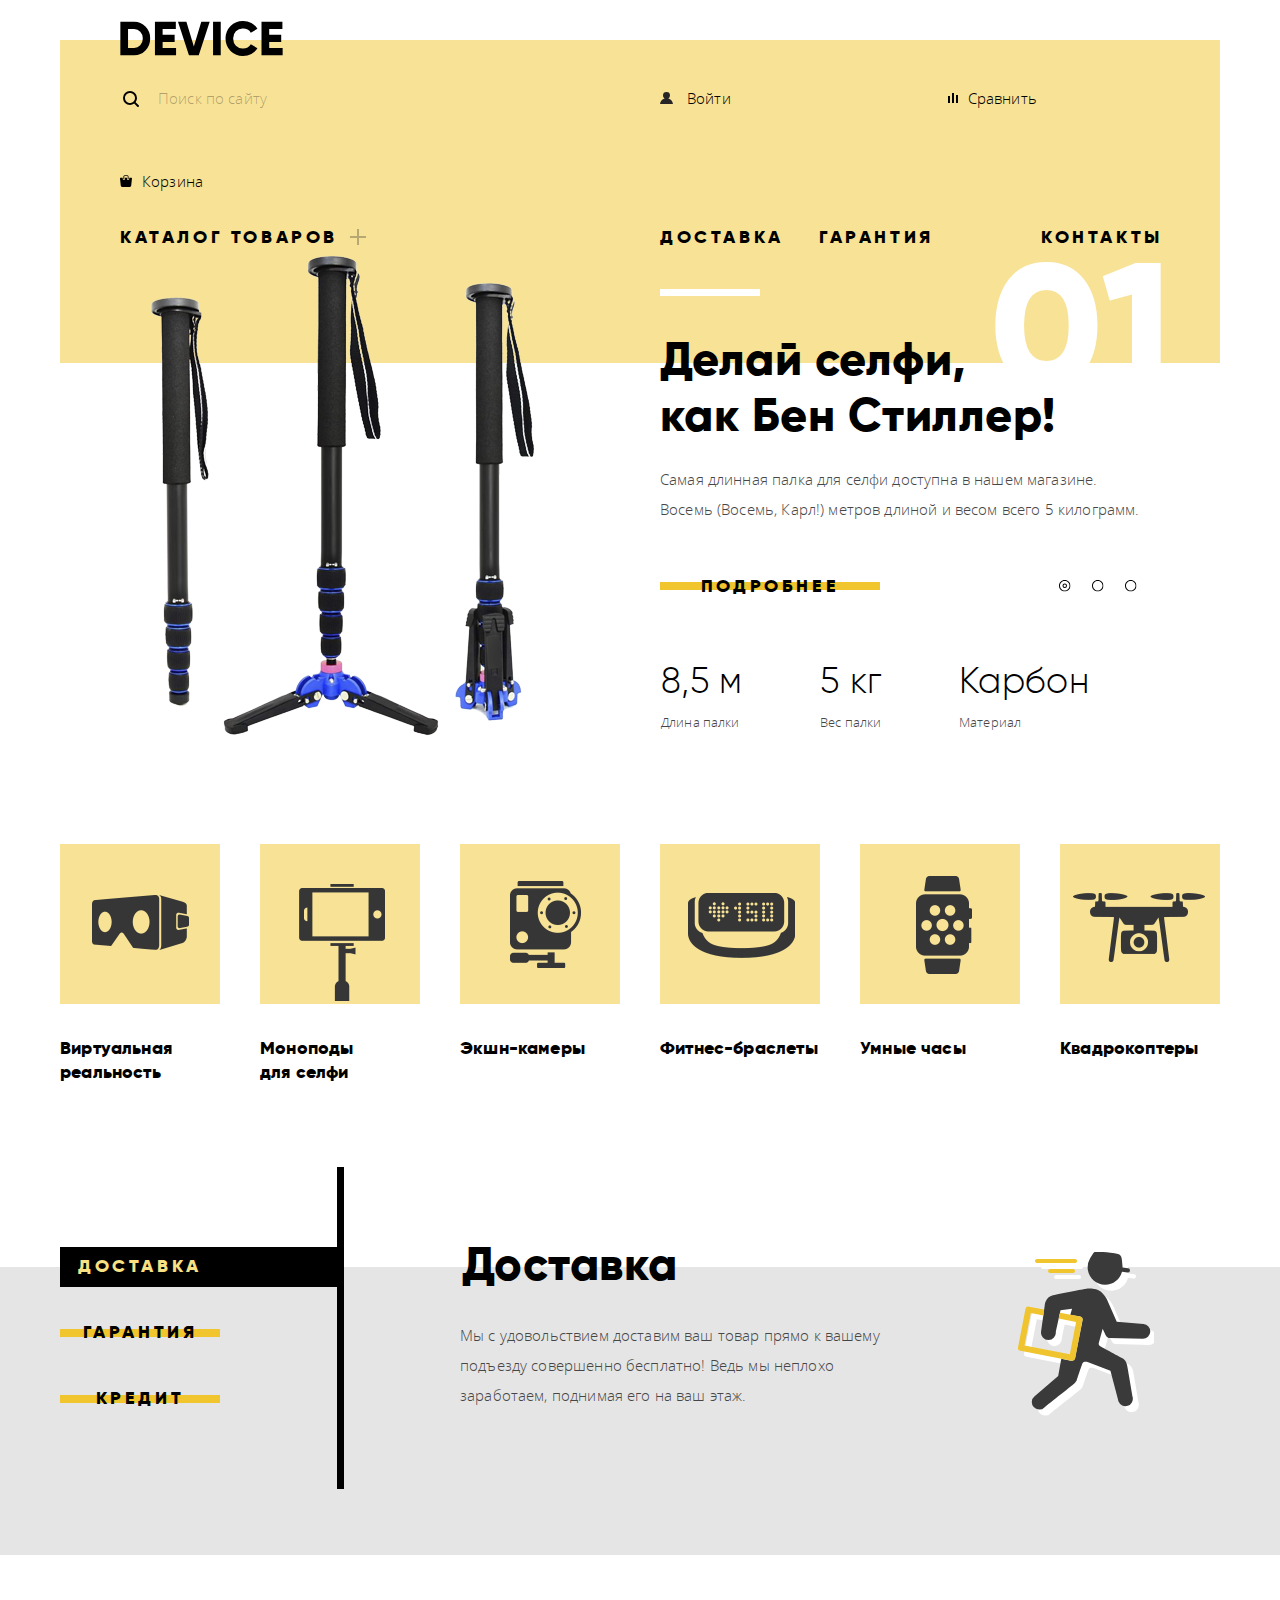
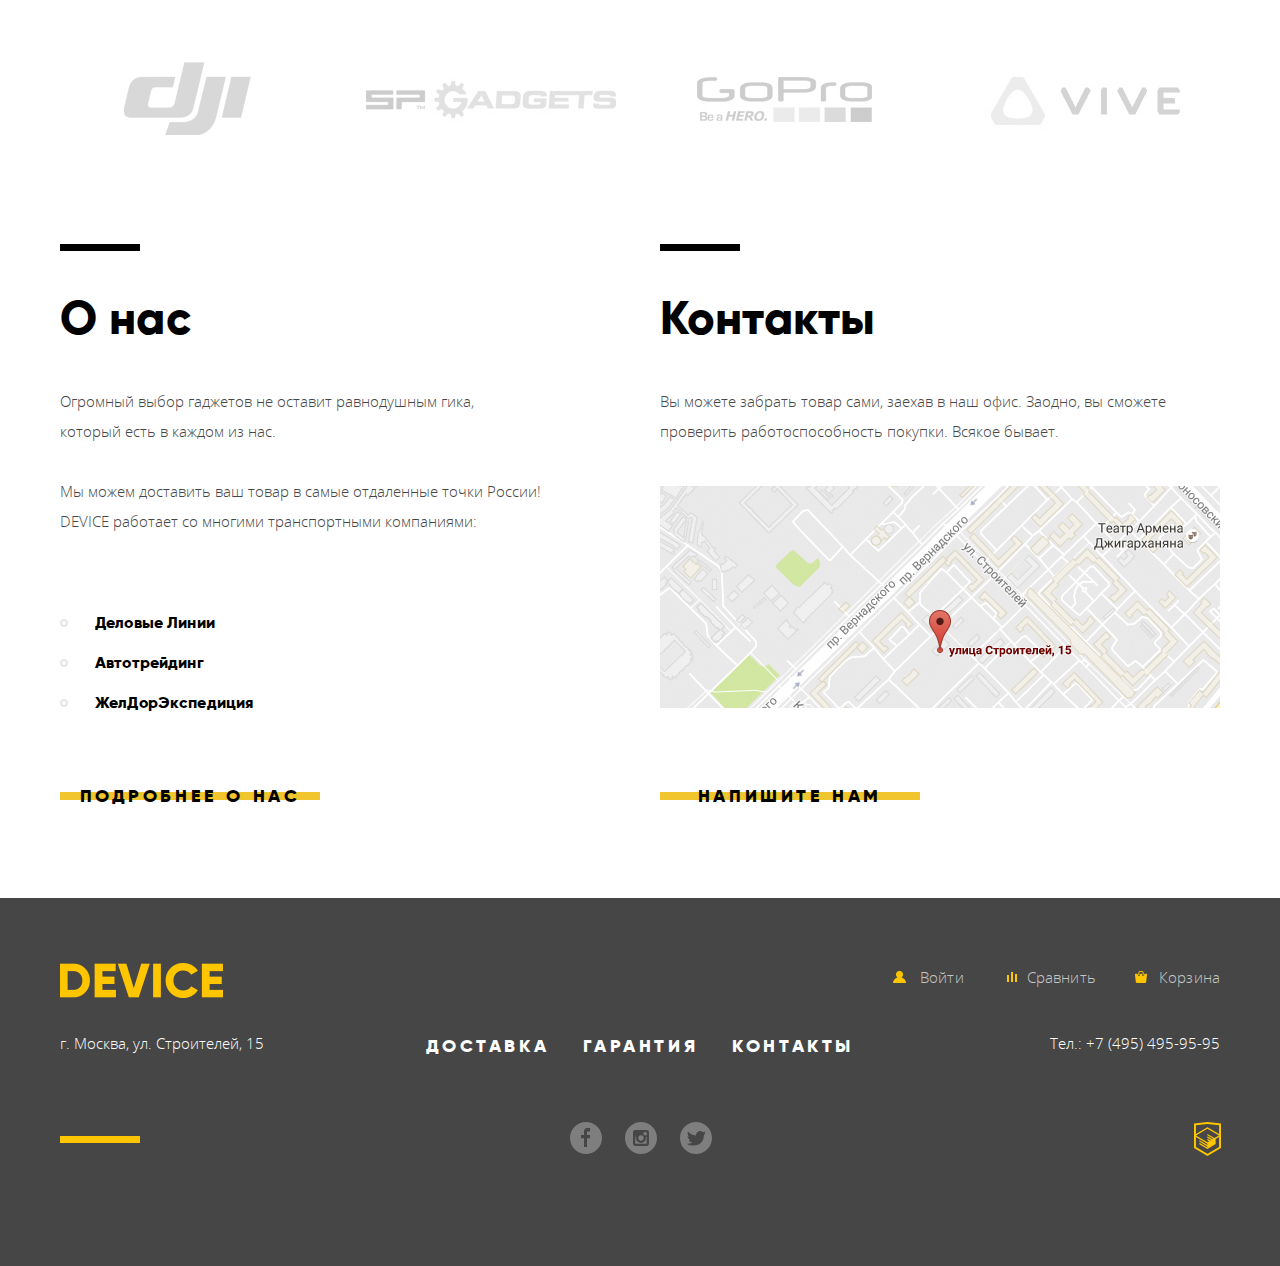
==== index.html @ e71f125d "Добавляет стили и JS" ====
<!DOCTYPE html>
<html lang="ru">
  <head>
    <meta charset="utf-8">
    <title>HTML Academy: Девайс</title>
    <link rel="stylesheet" href="css/normalize.css">
    <link rel="stylesheet" href="css/style.css">
  </head>
  <body>
    <header class="header container">
      <h1 class="visually-hidden">Интернет-магазин гаджетов DEVICE></h1>
      <a class="header-logo">
        <img src="img/logo.svg" width="163" height="35" alt="Логотип интернет-магазина Device">
      </a>
      <nav class="header-menu">
        <ul class="header-user-list">
          <li class="header-user-item link-search">
            <form class="header-search" action="https://echo.htmlacademy.ru" method="post">
              <input class="header-search-input" type="search" name="search" id="search" placeholder="Поиск по сайту">
              <label class="header-search-label" for="search"><span class="visually-hidden">Поиск</span></label>
              <button class="header-search-btn" type="submit">Найти</button>
            </form>
          </li>
          <li class="header-user-item link-enter">
            <a class="header-user-item-enter" href="#">Войти</a>
          </li>
          <li class="header-user-item link-compare">
            <a class="header-user-item-compare" href="#">Сравнить</a>
          </li>
          <li class="header-user-item link-cart">
            <a class="header-user-item-cart" href="#">Корзина</a>
          </li>
        </ul>
        <ul class="header-menu-list">
          <li class="header-menu-catalog header-menu-item">
            <a class="header-menu-catalog-link" href="#">Каталог товаров</a>
            <ul class="header-submenu">
              <li class="first-column">
                <ul class="header-submenu-list">
                  <li class="header-submenu-item">
                    <a href="#">Виртуальная реальность</a>
                  </li>
                  <li class="header-submenu-item">
                    <a href="catalog.html">Моноподы для селфи</a>
                  </li>
                  <li class="header-submenu-item">
                    <a href="#">Экшн-камеры</a>
                  </li>
                </ul>
              </li>
              <li class="second-column">
                <ul class="header-submenu-list">
                  <li class="header-submenu-item">
                    <a href="#">Фитнес-браслеты</a>
                  </li>
                  <li class="header-submenu-item">
                    <a href="#">Умные часы</a>
                  </li>
                </ul>
              </li>
              <li class="third-column">
                <ul class="header-submenu-list">
                  <li class="header-submenu-item">
                    <a href="#">Квадрокоптеры</a>
                  </li>
                </ul>
              </li>
            </ul>
          </li>
          <li class="header-menu-delivery header-menu-item">
            <a class="header-menu-delivery-link" href="#">Доставка</a>
          </li>
          <li class="header-menu-warranty header-menu-item">
            <a class="header-menu-warranty-link" href="#">Гарантия</a>
          </li>
          <li class="header-menu-contacts header-menu-item">
            <a class="header-menu-contacts-link" href="#">Контакты</a>
          </li>
        </ul>
      </nav>
    </header>

    <main>
      <h1 class="visually-hidden">Интернет магазин гаджетов</h1>
      
      <section class="slider container">
        <h2 class="visually-hidden">Лучшие предложения</h2>
        <input class="visually-hidden" type="radio" id="product-1" name="toggle" checked>
        <input class="visually-hidden" type="radio" id="product-2" name="toggle">
        <input class="visually-hidden" type="radio" id="product-3" name="toggle">
        <ul class="slider-list">
          <li class="slider-item" id="slide-1">
            <div class="promo-slider-left promo-slider-1">
              <img src="img/slide-1.png" width="384" height="486" alt="Самая длинная палка для селфи">
            </div>
            <div class="promo-slider-right promo-slider-1">
              <span class="slider-item-number">01</span>
              <h3 class="slider-item-promo">Делай селфи,<br>как Бен Стиллер!</h3>
              <p class="slider-item-desc">Самая длинная палка для селфи доступна в нашем магазине.<br>Восемь (Восемь, Карл!) метров длиной и весом всего 5 килограмм.</p>
              <a class="btn promo-btn" href="#">Подробнее</a>
              <table class="slider-item-table">
                <tr class="slider-item-table-value">
                  <td>8,5 м</td>
                  <td>5 кг</td>
                  <td>Карбон</td>
                </tr>
                <tr class="slider-item-table-desc">
                  <th>Длина палки</th>
                  <th>Вес палки</th>
                  <th>Материал</th>
                </tr>
              </table>
            </div>
          </li>
          <li class="slider-item" id="slide-2">
            <div class="promo-slider-left promo-slider-2">
              <img src="img/slide-2.png" width="345" height="485" alt="Мотивирующие фитнес браслеты">
            </div>
            <div class="promo-slider-right promo-slider-2">
              <span class="slider-item-number">02</span>
              <h3 class="slider-item-promo">Худеем<br>правильно!</h3>
              <p class="slider-item-desc">Мотивирующие фитнес-браслеты помогут найти в себе силы не пропускать занятия и соблюдать диету.</p>
              <a class="btn promo-btn" href="#">Подробнее</a>
              <table class="slider-item-table">
                <tr class="slider-item-table-value">
                  <td>48 часов</td>
                </tr>
                <tr class="slider-item-table-desc">
                  <th>Без подзарядки</th>
                </tr>
              </table>
            </div>
          </li>
          <li class="slider-item" id="slide-3">
            <div class="promo-slider-left promo-slider-3">
              <img src="img/slide-3.png" width="526" height="334" alt="Квадрокоптер с лазером">
            </div>
            <div class="promo-slider-right promo-slider-3">
              <span class="slider-item-number">03</span>
              <h3 class="slider-item-promo">Порхает как бабочка,<br>жалит как пчела!</h3>
              <p class="slider-item-desc">Этот обычный, на первый взгляд, квадрокоптер оснащен мощным лазером, замаскированным под стандартную камеру.</p>
              <a class="btn promo-btn" href="#">Подробнее</a>
              <table class="slider-item-table">
                <tr class="slider-item-table-value">
                  <td>800 м</td>
                  <td>50 м</td>
                </tr>
                <tr class="slider-item-table-desc">
                  <th>Дальность полета</th>
                  <th>Радиус поражения</th>
                </tr>
              </table>
            </div>
          </li>
          <li>
            <ul class="header-slider-controls-list">
              <li><label for="product-1"></label><span class="visually-hidden">Селфи-палка</span></li>
              <li><label for="product-2"></label><span class="visually-hidden">Фитнес-браслет</span></li>
              <li><label for="product-3"></label><span class="visually-hidden">Квадрокоптер</span></li>
            </ul>
          </li>
        </ul>
      </section>
      
      <section class="category container">
        <h2 class="visually-hidden">Категории товаров</h2>
        <ul class="category-list">
          <li class="category-item">
            <a class="category-item-pic" href="#">
              <div class="category-img-box">
                <img class="category-img-reality" src="img/reality.png" width="97" height="55" alt="Виртуальная реальность">
              </div>
              <h3 class="category-item-title">Виртуальная реальность</h3>
            </a> 
          </li>
          <li class="category-item">
            <a class="category-item-pic" href="catalog.html">
              <div class="category-img-box">
                <img class="category-img-monopod" src="img/monopod.png" width="86" height="117" alt="Моноподы для селфи">
              </div>
              <h3 class="category-item-title">Моноподы <br>для селфи</h3>
            </a>
          </li>
          <li class="category-item">
            <a class="category-item-pic" href="#">
              <div class="category-img-box">
                <img class="category-img-camera" src="img/camera.png" width="71" height="87" alt="Экшн-камеры">
              </div>
              <h3 class="category-item-title">Экшн-камеры</h3>
            </a>
          </li>
          <li class="category-item">
            <a class="category-item-pic" href="#">
              <div class="category-img-box">
                <img class="category-img-tracker" src="img/tracker.png" width="107" height="65" alt="Фитнес-браслеты">
              </div>
              <h3 class="category-item-title">Фитнес-браслеты</h3>
            </a>
          </li>
          <li class="category-item">
            <a class="category-item-pic" href="#">
              <div class="category-img-box">
                <img class="category-img-watch" src="img/watch.png" width="56" height="98" alt="Умные часы">
              </div>
              <h3 class="category-item-title">Умные часы</h3>
            </a>
          </li>
          <li class="category-item">
            <a class="category-item-pic" href="#">
              <div class="category-img-box">
                <img class="category-img-quadcopter" src="img/quadcopter.png" width="132" height="69" alt="Квадрокоптеры">
              </div>
              <h3 class="category-item-title">Квадрокоптеры</h3>
            </a>
          </li>
        </ul>
      </section>
      
      <section class="services gradient">
        <div class="services-wrap container">
          <h2 class="visually-hidden">Услуги, оказываемые интернет магазином</h2>
          <input class="services-slider visually-hidden" id="services-control-1" type="radio" name="services-control" checked>
          <input class="services-slider visually-hidden" id="services-control-2" type="radio" name="services-control">
          <input class="services-slider visually-hidden" id="services-control-3" type="radio" name="services-control">
          <ul class="services-slider-controls-list">
            <li><label class="services-slider-controls-label" for="services-control-1">Доставка</label></li>
            <li><label class="services-slider-controls-label" for="services-control-2">Гарантия</label></li>
            <li><label class="services-slider-controls-label" for="services-control-3">Кредит</label></li>
          </ul>
          <ul class="services-slider-list">
            <li class="services-slider-item services-slider-delivery">
              <h3 class="service-item-title">Доставка</h3>
              <p class="service-item-desc">Мы с удовольствием доставим ваш товар прямо к вашему подъезду совершенно бесплатно! Ведь мы неплохо заработаем, поднимая его на ваш этаж.</p>
            </li>
            <li class="services-slider-item services-slider-warranty">
              <h3 class="service-item-title">Гарантия</h3>
              <p class="service-item-desc">Если из-за возгорания купленного у нас товара у вас сгорит дом — не переживайте, мы выдадим вам новый.<br>Товар, не дом, конечно же.</p>
            </li>
            <li class="services-slider-item services-slider-credit">
              <h3 class="service-item-title">Кредит</h3>
              <p class="service-item-desc">Залезть в долговую яму стало проще! Кредитные консультанты подберут для вас наиболее выгодные условия кредита. Выгодные для нашего банка, разумеется.</p>
            </li>
          </ul>
        </div>
      </section>

      <section class="brands container">
        <h2 class="visually-hidden">Популярные бренды</h2>
        <ul class="brands-list">
          <li class="brands-item">
            <a class="brands-link brands-link-dji" href="#">
              <span class="visually-hidden">DJI</span>
            </a>
          </li>
          <li class="brands-item">
            <a class="brands-link brands-link-spgadgets" href="#">
              <span class="visually-hidden">SPGadgets</span>
            </a>
          </li>
          <li class="brands-item">
            <a class="brands-link brands-link-gopro" href="#">
              <span class="visually-hidden">GoPro</span>
            </a>
          </li>
          <li class="brands-item">
            <a class="brands-link brands-link-vive" href="#">
              <span class="visually-hidden">VIVE</span>
            </a>
          </li>
        </ul>
      </section>

      <div class="about-contacts container">
        <section class="about">
          <h2 class="about-title">О нас</h2>
          <p class="about-info">Огромный выбор гаджетов не оставит равнодушным гика, который есть в каждом из нас.</p>
          <p class="about-info">Мы можем доставить ваш товар в самые отдаленные точки России! DEVICE работает со многими транспортными компаниями:</p>
          <ul class="about-delivery-list">
            <li class="about-delivery-item">Деловые Линии</li>
            <li class="about-delivery-item">Автотрейдинг</li>
            <li class="about-delivery-item">ЖелДорЭкспедиция</li>
          </ul> 
          <a class="about-btn btn" href="#">Подробнее о нас</a>
        </section>

        <section class="contacts">
          <h2 class="about-title">Контакты</h2>
          <p class="contacts-p">Вы можете забрать товар сами, заехав в наш офис. Заодно, вы сможете проверить работоспособность покупки. Всякое бывает.</p>
          <img class="contacts-map" src="img/map.jpg" width="560" height="222" alt="ул.Строителей, 15">
          <a class="about-btn btn write-us" href="#">Напишите нам</a>
        </section>
      </div>
    </main>

    <footer class="footer">
      <div class="footer-center container">
        <div class="footer-first-line">
          <a class="footer-logo" href="#">
            <img src="img/logo-yellow.png" width="163" height="35" alt="Логотип интернет-магазина Device">
          </a>
          <ul class="footer-user-list">
            <li class="footer-user-item">
              <a class="footer-user-item-login" href="#">Войти</a>
            </li>
            <li class="footer-user-item">
              <a class="footer-user-item-compare" href="#">Сравнить</a>
            </li>
            <li class="footer-user-item">
              <a class="footer-user-item-cart" href="#">Корзина</a>
            </li>
          </ul>
        </div>
        <div class="footer-second-line">
          <p class="footer-address">г. Москва, ул. Строителей, 15</p>
          <ul class="footer-services-list">
            <li class="footer-services-item">
              <a href="#">Доставка</a>
            </li>
            <li class="footer-services-item">
              <a href="#">Гарантия</a>
            </li>
            <li class="footer-services-item">
              <a href="#">Контакты</a>
            </li>
          </ul>
          <a class="footer-phone" href="tel:+74954959595">Тел.: +7 (495) 495-95-95</a>
        </div>
        <div class="footer-third-line">
          <ul class="footer-socials-list">
            <li class="footer-socials-item">
              <a class="footer-socials-link footer-socials-item-fb" href="#" aria-label="Facebook"></a>
            </li>
            <li class="footer-socials-item">
              <a class="footer-socials-link footer-socials-item-insta" href="#" aria-label="Instagram"></a>
            </li>
            <li class="footer-socials-item">
              <a class="footer-socials-link footer-socials-item-twitter" href="#" aria-label="Twitter"></a>
            </li>
          </ul>
          <a class="footer-academy-logo" href="https://htmlacademy.ru/intensive/htmlcss" aria-label="Ссылка на сайт HTML Academy"></a>
        </div>
      </div>
    </footer>

    <section class="popup message">
      <h2 class="visually-hidden">Форма обратной связи</h2>
      <form class="popup-form" action="https://echo.htmlacademy.ru" method="post">
        <p class="popup-form-field">
          <label class="popup-form-label" for="user-name">Ваше имя:</label>
          <input class="popup-form-input" type="text" name="user-name" id="user-name" placeholder="Имя Фамилия">
        </p>
        <p class="popup-form-field">
          <label class="popup-form-label" for="user-email">Ваш e-mail:</label>
          <input class="popup-form-input" type="email" name="user-email" id="user-email" placeholder="email@example.com">
        </p>
        <p class="popup-form-field">
          <label class="popup-form-label" for="text-message">Текст письма:</label>
          <textarea class="popup-form-input-message" name="text-message" id="text-message" cols="50" rows="10" placeholder="В свободной форме"></textarea>
        </p>
        <button class="message-btn btn" type="submit">Отправить</button>
      </form>
      <button class="about-btn-close" type="button" aria-label="Кнопка закрытия окна"></button>
    </section>

    <section class="popup map">
      <h2 class="visually-hidden">Наше местоположение</h2>
      <iframe src="https://www.google.com/maps/embed?pb=!1m18!1m12!1m3!1d2249.112436988893!2d37.52821835204128!3d55.687032925863!2m3!1f0!2f0!3f0!3m2!1i1024!2i768!4f13.1!3m3!1m2!1s0x46b54cf65f5c8955%3A0x694710ccd55501e!2z0YPQuy4g0KHRgtGA0L7QuNGC0LXQu9C10LksIDE1LCDQnNC-0YHQutCy0LAsIDExOTMxMQ!5e0!3m2!1sru!2sru!4v1522064816436" width="960" height="560" style="border:0" allowfullscreen></iframe>
      <button class="map-btn-close" type="button" aria-label="Кнопка закрытия окна"></button>
    </section>
    <script src="js/script.js"></script>
  </body>
</html>
---- css/style.css ----
@font-face {
  font-family: "Gilroy";
  font-weight: 800;
  font-style: normal;
  src: url("../fonts/gilroyextrabold.woff2") format("woff2"),
       url("../fonts/gilroyextrabold.woff") format("woff");
}

@font-face {
  font-family: "Gilroy";
  font-weight: 300;
  font-style: normal;
  src: url("../fonts/gilroylight.woff2") format("woff2"),
       url("../fonts/gilroylight.woff") format("woff");
}

@font-face {
  font-family: "OpenSans";
  font-weight: 400;
  font-style: normal;
  src: url("../fonts/opensans.woff2") format("woff2"),
       url("../fonts/opensans.woff") format("woff");
}

@font-face {
  font-family: "OpenSans";
  font-weight: 300;
  font-style: normal;
  src: url("../fonts/opensanslight.woff2") format("woff2"),
       url("../fonts/opensanslight.woff") format("woff");
}

@-webkit-keyframes bounce {
  0% {
    -webkit-transform: translateY(-2000px) translate(-50%, -50%);
            transform: translateY(-2000px) translate(-50%, -50%);
  }
  70% {
    -webkit-transform: translateY(30px) translate(-50%, -50%);
            transform: translateY(30px) translate(-50%, -50%);
  }
  90% {
    -webkit-transform: translateY(-10px) translate(-50%, -50%);
            transform: translateY(-10px) translate(-50%, -50%);
  }
  100% {
    -webkit-transform: translateY(0) translate(-50%, -50%);
            transform: translateY(0) translate(-50%, -50%);
  }
}

@keyframes bounce {
  0% {
    -webkit-transform: translateY(-2000px) translate(-50%, -50%);
            transform: translateY(-2000px) translate(-50%, -50%);
  }
  70% {
    -webkit-transform: translateY(30px) translate(-50%, -50%);
            transform: translateY(30px) translate(-50%, -50%);
  }
  90% {
    -webkit-transform: translateY(-10px) translate(-50%, -50%);
            transform: translateY(-10px) translate(-50%, -50%);
  }
  100% {
    -webkit-transform: translateY(0) translate(-50%, -50%);
            transform: translateY(0) translate(-50%, -50%);
  }
}

@-webkit-keyframes shake {
  0%,
  100% {
    -webkit-transform: translate(-50%, -50%) translateX(0);
            transform: translate(-50%, -50%) translateX(0);
  }
  10%,
  30%,
  50%,
  70%,
  90% {
    -webkit-transform: translate(-50%, -50%) translateX(-10px);
            transform: translate(-50%, -50%) translateX(-10px);
  }
  20%,
  40%,
  60%,
  80% {
    -webkit-transform: translate(-50%, -50%) translateX(10px);
            transform: translate(-50%, -50%) translateX(10px);
  }
}

@keyframes shake {
  0%,
  100% {
    -webkit-transform: translate(-50%, -50%) translateX(0);
            transform: translate(-50%, -50%) translateX(0);
  }
  10%,
  30%,
  50%,
  70%,
  90% {
    -webkit-transform: translate(-50%, -50%) translateX(-10px);
            transform: translate(-50%, -50%) translateX(-10px);
  }
  20%,
  40%,
  60%,
  80% {
    -webkit-transform: translate(-50%, -50%) translateX(10px);
            transform: translate(-50%, -50%) translateX(10px);
  }
}

body {
  margin: 0;
  padding: 0;

  font-family: "OpenSans", "Arial", sans-serif;
  font-weight: 400;
  font-size: 16px;
  letter-spacing: 0.15px;

  background-color: white;
}

a {
  text-decoration: none;
  color: rgba(0, 0, 0, 1);
}

img {
  max-width: 100%;
  height: auto;
}

.visually-hidden {
  position: absolute;

  width: 1px;
  height: 1px;
  margin: -1px;
  padding: 0;

  border: 0;
  clip: rect(0 0 0 0);
  overflow: hidden;
}

.container {
  width: 1160px;
  margin: 0 auto;
}

.btn {
  position: relative;

  display: inline-block;

  text-align: center;
  vertical-align: center;

  font-family: "Gilroy", "Arial", sans-serif;
  font-weight: 800;
  font-size: 18px;
  line-height: 24px;
  text-transform: uppercase;
  letter-spacing: 3.6px;

  color: #000000;
  z-index:5;
}

.btn::before {
  content: "";
  position: absolute;
  left: 0px;
  top: 50%;
  transform: translateY(-50%);

  width: 100%;
  height: 8px;

  background-color: #f0c52e;
  z-index: -1;
}

.btn:hover::before {
  top: 10px;
  height: 40px;

  transition: all 0.3s linear;
}

.btn:active {
  color: rgba(0, 0, 0, 0.3);
}

.header {
  position: relative;

  width: 1040px;
  min-height: 186px;
  margin-top: 40px;
  padding: 0 60px 0 60px;

  color: #000000;
  background-color: #f7e296;
}

.header-logo img{
  position: absolute;
  top: -19px;
  left: 60px;
}

.header-logo img:hover {
  opacity: 0.6;
}

.header-logo img:active {
  opacity: 0.3;
}

.header-user-list {
  display: flex;
  flex-wrap: wrap;

  margin: 0;
  padding: 0;
}

.header-user-item {
  margin-top: 33px;

  font-family: "OpenSans", "Arial", sans-serif;
  font-size: 15px;
  font-weight: 300;
  line-height: 2;
  letter-spacing: 0.15px;
  color: #000000;

  list-style: none;
}

.header-search {
  position: relative;
  
  display: flex;
  flex-wrap: wrap;
  align-items: flex-end;

  width: 540px;
}

.header-search-input {
  width: 317px;
  height: 50px;
  margin-left: 38px;
  padding: 0;

  text-align: left;
  font-size: 15px;
  font-weight: 300;
  line-height: 30px;
  letter-spacing: 0.15px;

  border: none;
  color: #000000;
  outline: none;
  background-color: transparent;

  cursor: pointer;
}

.header-search-label {
  position: absolute;
  left: 3px;
  top: 18px;

  width: 18px;
  height: 18px;

  background-image: url("../img/search.svg");
  background-repeat: no-repeat;

  cursor: pointer;
}

.header-search-input::placeholder {
  color: rgba(0, 0, 0, 0.3);
  font-size: 15px;
  font-weight: 300;
  line-height: 30px;
  letter-spacing: 0.15px;
}

.header-search-input::-moz-placeholder {
  padding-top: 20px;

  color: rgba(0, 0, 0, 0.3);
  font-size: 15px;
  font-weight: 300;
  line-height: 30px;
  letter-spacing: 0.15px;
}

.header-search-input::-webkit-input-placeholder {
  color: rgba(0, 0, 0, 0.3);
  font-size: 15px;
  font-weight: 300;
  line-height: 30px;
}

.header-search-input:-ms-input-placeholder {
  color: rgba(0, 0, 0, 0.3);
  font-size: 15px;
  font-weight: 300;
  line-height: 30px;
}

.header-search-input:hover::placeholder {
  color: rgba(0, 0, 0, 0.6);
  font-size: 15px;
  font-weight: 300;
  line-height: 30px;
}

.header-search-input:hover::-webkit-input-placeholder {
  color: rgba(0, 0, 0, 0.6);
  font-size: 15px;
  font-weight: 300;
  line-height: 30px;
}

.header-search-input:hover::-moz-placeholder {
  color: rgba(0, 0, 0, 0.6);
  font-size: 15px;
  font-weight: 300;
  line-height: 30px;
}

.header-search-input:hover:-ms-input-placeholder {
  color: rgba(0, 0, 0, 0.6);
  font-size: 15px;
  font-weight: 300;
  line-height: 30px;
}

.header-search-input:focus {
  color: rgba(0, 0, 0, 1);
}

.header-search-input:focus::placeholder {
  font-size: 0px;
}

.header-search-input:focus::-webkit-input-placeholder {
  font-size: 0px;
}

/*.header-search-input:focus::-moz-placeholder {
  font-size: 0px;
}

.header-search-input:hover:-moz-placeholder {
  font-size: 0px;
}*/

.header-search-input:hover:-ms-input-placeholder {
  font-size: 0px;
}

.header-search-label::before {
  content: "";
  position: absolute;
  top: 30px;
  left: 0px;

  display: none;
  width: 352px;
  height: 2px;

  background-color: #000000;
}

.header-search-input:focus ~ .header-search-label::before {
  display: block;
}

.header-search-btn {
  display: none;
  width: 85px;
  min-height: 49px;

  color: #000000;
  background-color: transparent;
  font-size: 15px;
  font-weight: 300;
  line-height: 2;
  letter-spacing: 0.15px;

  border: 2px solid #000000;
  cursor: pointer;
}

.header-search-input:focus ~ .header-search-btn {
  display: block;

  color: rgba(0, 0, 0, 1);
  background-color: transparent;
}

.header-search-input:focus ~ .header-search-btn:hover {
  display: block;

  color: rgba(255, 255, 255, 1);
  background-color: black;
}

.header-search-input ~ .header-search-btn:active {
  display: block;

  color: rgba(255, 255, 255, 0.3);
  background-color: #000000;
}

.link-enter {
  margin-top: 43px;
}

.header-user-item-enter {
  position: relative;

  padding-left: 27px;
  margin-right: 217px;
}

.header-user-item-enter::before {
  content: "";
  position: absolute;
  left: 0px;
  top: 50%;
  transform: translateY(-50%);

  width: 13px;
  height: 12px;

  background-image: url("../img/enter.svg");
  background-repeat: no-repeat;

  cursor: pointer;
}

.link-compare {
  margin-top: 43px;
}

.header-user-item-compare {
  position: relative;

  padding-left: 20px;
  margin-right: 40px;
}

.header-user-item-compare::before {
  content: "";
  position: absolute;
  left: 0px;
  top: 50%;
  transform: translateY(-50%);

  width: 10px;
  height: 10px;

  background-image: url("../img/compare.svg");
  background-repeat: no-repeat;

  cursor: pointer;
}

.link-cart {
  margin-top: 43px;
}

.header-user-item-cart {
  position: relative;
  padding-left: 22px;
}

.header-user-item-cart::before {
  content: "";
  position: absolute;
  left: 0px;
  top: 50%;
  transform: translateY(-50%);

  width: 12px;
  height: 12px;

  background-image: url("../img/cart.svg");
  background-repeat: no-repeat;

  cursor: pointer;
}

.header-user-list a{
  opacity: 1;
}

.header-user-list a:hover {
  opacity: 0.6;
}

.header-user-list a:active {
  opacity: 0.3;
}

.header-menu-list {
  display: flex;
  flex-wrap: wrap;

  margin: 0;
  padding: 0;

  font-family: "Gilroy", "Arial", sans-serif;
  font-weight: 800;
  font-size: 18px;
  line-height: 1.33;
  letter-spacing: 3.6px;
  text-transform: uppercase;
  color: #000000;

  list-style: none;
}

.header-menu-catalog {
  width: 540px;
}

.header-menu-item {
  margin-top: 30px;
}

.header-menu-delivery {
  width: 159px;
}

.header-menu-warranty {
  width: 222px;
}

.header-menu-contacts {
  width: 119px;
}

.header-menu-list a:hover {
  opacity: 0.6;
}

.header-menu-list a:active {
  opacity: 0.3;
}

.header-menu-catalog-link {
  position: relative;

  margin: 0;
  padding: 0;

  padding-right: 28px;
  margin-right: 223px;
}

.header-menu-catalog-link::after {
  content: "";
  position: absolute;
  right: 0;
  top: 50%;
  transform: translateY(-50%);

  width: 16px;
  height: 16px;

  background-image: url("../img/plus.svg");
  background-repeat: no-repeat;
  opacity: 0.3;

  cursor: pointer;
}

.header-submenu {
  display: none;
}

.header-submenu::before {
  content: "";
  position: absolute;
  left: 60px;
  top: -35px;

  width: 250px;
  height: 40px;
}

.header-menu-catalog-link:hover ~ .header-submenu {
  position: absolute;
  left: 0px;

  display: flex;

  width: 1120px;
  min-height: 136px;
  margin-top: 30px;

  background-color: #f7e296;
  list-style: none;
  z-index: 5;
}

.header-submenu:hover {
  position: absolute;
  left: 0px;

  display: flex;

  width: 1120px;
  min-height: 136px;
  margin-top: 30px;

  background-color: #f7e296;
  list-style: none;
  z-index: 5;
}

.header-submenu-list {
  display: flex;
  flex-direction: column;
  flex-wrap: wrap;

  width: 200px;
  margin: 0px;
  padding: 0;

  font-family: "OpenSans", "Arial", sans-serif;
  font-size: 15px;
  font-weight: 300;
  letter-spacing: 0.15px;
  color: #000000;
  text-transform: none;

  list-style: none;
}

.first-column {
  width: 240px;
  margin-left: 20px;
}

.header-submenu-item {
  padding-bottom: 17px;
}

.header-menu-item a:hover,
.header-submenu-item a:hover {
  color: rgba(0, 0, 0, 0.6);
}

.header-menu-item a:active,
.header-submenu-item a:active {
  color: rgba(0, 0, 0, 0.3);
}

.header-menu-catalog-link:hover::after {
  opacity: 0.3;
}


.slider {
  min-height: 500px;
}

.slider-list {
  position: relative;

  min-height: 505px;
  margin: 0;
  padding: 0;

  list-style: none;
}

.slider-item {
  display: none;
}

.slider-item::before {
  content: "";
  position: absolute;

  width: 100%;
  min-height: 113px;

  background-color: #f7e296;
  z-index: -5;
}

.promo-slider-left,
.promo-slider-right {
  width: 560px;
}

.promo-slider-left {
  display: flex;
  justify-content: center;
  align-items: center;

  margin-right: 40px;
}

.promo-slider-1 img {
  margin-top: 2px;
  margin-left: 4px;
}

.promo-slider-2 img {
  margin-top: 14px;
  margin-left: 17px;
}

.promo-slider-3 img {
  margin-top: -10px;
  margin-left: 28px;
}

.promo-slider-right {
  position: relative;
}

.slider-item-number {
  font-family: "Gilroy", "Arial", sans-serif;
  font-size: 179px;
  font-weight: 800;
  line-height: 179px;
  letter-spacing: 1.79px;

  color: #ffffff;
}

.promo-slider-1 .slider-item-number {
  position: absolute;
  top: -13px;
  left: 330px;
}

.promo-slider-2 .slider-item-number {
  position: absolute;
  top: -13px;
  left: 305px;
}

.promo-slider-3 .slider-item-number {
  position: absolute;
  top: -13px;
  left: 302px;
}

.slider-item-promo {
  position: relative;
  margin: 0;
  margin-top: 2px;
  padding-top: 80px;
  padding-bottom: 0px;

  font-family: "Gilroy", "Arial", sans-serif;
  font-size: 47px;
  line-height: 1.19;
  letter-spacing: 0.47px;
  font-weight: 800;
}

.slider-item-promo::before {
  content:"";
  position: absolute;
  top: 37px;
  left: 0px;

  width: 100px;
  height: 7px;

  background-color: #ffffff;
}

.slider-item-desc {
  width: 485px;
  margin-top: 20px;

  font-family: "OpenSans", "Arial", sans-serif;
  font-weight: 300;
  font-size: 15px;
  line-height: 30px;
  color: #464646;
}

.promo-slider-2 .slider-item-desc,
.promo-slider-3 .slider-item-desc {
  width: 460px;
}

.promo-btn {
  width: 220px;
  margin-top: 35px;
}

.slider-item-table {
  margin: 0;
  padding: 0;
  margin-left: -2px;
  margin-top: 57px;
}

.slider-item-table-value td {
  width: 155px;
  padding-bottom: 3px;

  text-align: left;
  font-family: "Gilroy", "Arial", sans-serif;
  font-weight: 300;
  font-size: 36px;
  line-height: 1.33;
  letter-spacing: 0.36px;
}

.slider-item-table-value td:nth-child(2) {
  width: 135px;
}

.promo-slider-2 td {
  width: 170px;
}

.slider-item-table-desc th {
  
  text-align: left;
  font-family: "OpenSans", "Arial", sans-serif;
  font-weight: 300;
  font-size: 13px;
  line-height: 1.54;
  letter-spacing: 0.13px;

  color: #464646;
}

.header-slider-controls-list {
  position: absolute;
  right: 77px;
  bottom: 157px;

  display: flex;
  justify-content: space-between;
  width: 90px;

  list-style: none;
}

.header-slider-controls-list label {
  display: block;
  
  width: 24px;
  height: 24px;

  background-image: url(../img/slider-button.svg);
  background-repeat: no-repeat;
  transform: scale(0.5);

  cursor: pointer;
}


#product-1:checked ~ .slider-list #slide-1,
#product-2:checked ~ .slider-list #slide-2,
#product-3:checked ~ .slider-list #slide-3 {
  display: block;
}

#product-1:checked ~ .slider-list #slide-1,
#product-2:checked ~ .slider-list #slide-2,
#product-3:checked ~ .slider-list #slide-3 {
  display: flex;
  flex-wrap: wrap;
  justify-content: space-between;
}

#product-1:checked ~ .slider-list label[for="product-1"],
#product-2:checked ~ .slider-list label[for="product-2"],
#product-3:checked ~ .slider-list label[for="product-3"] {
  background-image: url(../img/slider-button-active.svg);
}

.category-list {
  display: flex;
  flex-direction: row;
  flex-wrap: wrap;
  justify-content: space-between;

  margin: 0;
  padding: 0;
  margin-top: 89px;

  list-style: none;
}

.category-item-pic {
  display: flex;
  flex-direction: column;
  flex-wrap: wrap;

  width: 160px;

  font-family: "Gilroy", "Arial", sans-serif;
  font-weight: 800;
  font-size: 18px;
  line-height: 24px;
  letter-spacing: 0.15px;
}

.category-img-box {
  display: flex;
  justify-content: center;
  align-items: center;

  width: 160px;
  height: 160px;

  background-color: rgba(240, 197, 46, 0.5);
}

.category-item-pic:hover .category-img-box {
  background-color: rgba(240, 197, 46, 1);
}

.category-item-pic:active img,
.category-item-pic:active .category-item-title {
  opacity: 0.3
}

.category-item-title {
  width: 160px;
  padding-top: 15px;

  font-size: 18px;
  font-weight: 800;
  line-height: 1.33;
  letter-spacing: 0.18px;
}

.category-img-reality {
  padding-bottom: 2px;
}

.category-img-monopod {
  padding-top: 38px;
  padding-left: 3px;
}

.category-img-camera {
  padding-left: 10px;
  padding-top: 2px;
}

.category-img-tracker {
  padding-left: 3px;
  padding-top: 4px;
}

.category-img-watch {
  padding-left: 7px;
  padding-top: 2px;
}

.category-img-quadcopter {
  padding-right: 2px;
  padding-top: 7px;
}

.services {
  position: relative;

  min-height: 390px;
  margin-top: 62px;
}

.services::before {
  content: "";
  position: absolute;
  left: 0px;
  top: 102px;

  width: 100%;
  height: 288px;

  background-color: #e5e5e5;
  z-index: -1;
}

/*.gradient {
  background-image: linear-gradient(to bottom, rgba(255, 255, 255, 0) 26%, rgba(229, 229, 229) 26%, rgba(229, 229, 229) 100%);
  z-index: 0;
}*/

.services-wrap {
  display: flex;
}

.services-slider-list {
  margin: 0;
  padding:0;

  list-style: none;
}

.services-slider-item {
  position: relative;

  margin: 0;
  padding: 0;

  width: 460px;
}

.services-slider-controls-list {
  position: relative;
  
  width: 280px;
  margin: 0;
  padding:0;

  padding-top: 80px;

  list-style: none;
}

.services-slider-controls-label {
  position: relative;

  display: block;
  width: 160px;
  margin: 0;
  padding: 0;
  margin-bottom: 22px;
  padding-top: 10px;
  padding-bottom: 10px;
  /*padding-left: 3px;*/

  font-weight: 800;
  font-size: 18px;
  line-height: 1.33;
  letter-spacing: 3.6px;
  font-family: "Gilroy", "Arial", sans-serif;
  text-align: center;
  color: #000000;
  text-transform: uppercase;
  
  cursor: pointer;
}

.services-slider-controls-label::before {
  content: "";
  position: absolute;
  top: 50%;
  left: 0;
  transform: translateY(-50%);
  z-index: -1;

  width: 160px;
  height: 8px;

  background-color: #f0c52e;
}

.services-slider-controls-label:hover::before {
  top: 50%;

  height: 40px;

  transition: all 0.3s linear;
}

.services-slider-controls-label::after {
  content: "";
  position: absolute;
  top: -78px;
  left: 277px;
  z-index: -1;

  width: 7px;
  height: 190px;

  background-color: #000000;
}

.service-item-title {
  padding-top: 29px;
  padding-left: 122px;

  margin-bottom: 31px;
  
  font-family: "Gilroy", "Arial", sans-serif;
  font-size: 47px;
  font-weight: 800;
  line-height: 1.02;
  letter-spacing: 0.47px;
  text-align: left;
  color: #000000;
}

.service-item-desc {
  width: 460px;

  padding-left: 120px;

  font-family: "OpenSans", "Arial", sans-serif;
  font-size: 15px;
  font-weight: 300;
  line-height: 2;
  letter-spacing: 0.15px;
  text-align: left;
  color: #464646;
}

.services-slider-credit p {
  width: 435px;
}

.services-slider-delivery::before {
  content: "";
  position: absolute;
  top: 40px;
  left: 678px;

  width: 136px;
  height: 164px;

  background-image: url("../img/delivery.svg");
  background-repeat: no-repeat;
}

.services-slider-warranty::before {
  content: "";
  position: absolute;
  top: 17px;
  left: 662px;

  width: 171px;
  height: 194px;

  background-image: url("../img/warranty.svg");
  background-repeat: no-repeat;
}

.services-slider-credit::before {
  content: "";
  position: absolute;
  top: 16px;
  left: 655px;

  width: 156px;
  height: 186px;

  background-image: url("../img/credit.svg");
  background-repeat: no-repeat;
  z-index: 5;
}

.services-slider[id="services-control-1"]:checked ~ .services-slider-controls-list label[for="services-control-1"],
.services-slider[id="services-control-2"]:checked ~ .services-slider-controls-list label[for="services-control-2"],
.services-slider[id="services-control-3"]:checked ~ .services-slider-controls-list label[for="services-control-3"] {
  color: #f7e184;
}

.services-slider[id="services-control-1"]:checked ~ .services-slider-controls-list label[for="services-control-1"]::before {
  top: 50%;
  z-index: -1;

  width: 280px;
  height: 40px;
  margin: 0;

  color: #f7e184;

  background-color: #000000;
}

.services-slider[id="services-control-2"]:checked ~ .services-slider-controls-list label[for="services-control-2"]::before {
  top: 50%;
  z-index: -1;

  width: 280px;
  height: 40px;
  margin: 0;

  color: #f7e184;

  background-color: #000000;
}

.services-slider[id="services-control-3"]:checked ~ .services-slider-controls-list label[for="services-control-3"]::before {
  top: 50%;
  z-index: -1;

  width: 280px;
  height: 40px;
  margin: 0;

  color: #f7e184;

  background-color: #000000;
}

.services-slider[id="services-control-1"]:checked ~ .services-slider-controls-list label[for="services-control-1"]::before,
.services-slider[id="services-control-2"]:checked ~ .services-slider-controls-list label[for="services-control-2"]::before,
.services-slider[id="services-control-3"]:checked ~ .services-slider-controls-list label[for="services-control-3"]::before {
  display: block;
}

.services-slider[id="services-control-1"]:checked ~ .services-slider-list > .services-slider-warranty,
.services-slider[id="services-control-1"]:checked ~ .services-slider-list > .services-slider-credit,
.services-slider[id="services-control-2"]:checked ~ .services-slider-list > .services-slider-delivery,
.services-slider[id="services-control-2"]:checked ~ .services-slider-list > .services-slider-credit,
.services-slider[id="services-control-3"]:checked ~ .services-slider-list > .services-slider-delivery,
.services-slider[id="services-control-3"]:checked ~ .services-slider-list > .services-slider-warranty {
  display: none;
}

.brands {
  margin-top: 85px;
}

.brands-list {
  display: flex;
  flex-direction: row;
  flex-wrap: wrap;
  justify-content: space-between;

  margin: 0;
  padding: 0;

  list-style: none;
}

.brands-item {
  display: flex;
  flex-direction: column;
  justify-content: center;
  width: 260px;
  height: 120px;
}

.brands-link {
  width: 260px;
  height: 100px;

  opacity: 1;
}

.brands-link-dji {
  background-image: url("../img/dji.jpg");
}

.brands-link-dji:hover {
  background-image: url("../img/dji-active.jpg");
}

.brands-link-spgadgets {
  background-image: url("../img/spgadgets.jpg");
}

.brands-link-spgadgets:hover {
  background-image: url("../img/spgadgets-active.jpg");
}

.brands-link-gopro {
  background-image: url("../img/gopro.jpg");
}

.brands-link-gopro:hover {
  background-image: url("../img/gopro-active.jpg");
}

.brands-link-vive {
  background-image: url("../img/vive.jpg");
}

.brands-link-vive:hover {
  background-image: url("../img/vive-active.jpg");
}

.about-contacts {
  display: flex;
  flex-direction: row;
  justify-content: space-between;
  min-height: 657px;
}

.about,
.contacts {
  display: flex;
  flex-direction: column;
  align-items: flex-start;
  padding-bottom: 90px;
}

.about-title {
  position: relative;

  padding-top: 95px;

  font-family: "Gilroy", "Arial", sans-serif;
  font-weight: 800;
  font-size: 47px;
  line-height: 48px;
  letter-spacing: 0.15px;
}

.about-title::before {
  content: "";
  position: absolute;
  top: 45px;
  left: 0px;

  width: 80px;
  height: 7px;

  background-color: #000000;
}

.about-info,
.contacts-p {
  padding: 0;
  margin: 0;
  padding-top: 5px;

  font-weight: 300;
  font-size: 15px;
  line-height: 30px;
  letter-spacing: normal;
  color: #464646;
}

.about-info {
  width: 460px;
}

.about p {
  padding-bottom: 25px;
}

.about p:last-of-type {
  width: 485px;
}

.contacts-p {
  width: 520px;
  padding-bottom: 40px;
}

.about-delivery-list {
  margin: 0;
  padding: 0;
  padding-top: 42px;
  padding-bottom: 61px;

  list-style: none;
}

.about-delivery-item {
  position: relative;

  padding-left: 35px;

  font-family: "Gilroy", "Arial", sans-serif;
  font-weight: 800;
  font-size: 16px;
  line-height: 40px;
  color: #000000;
}

.about-delivery-item::before {
  content: "";
  position: absolute;
  left: 0px;
  top: 50%;
  transform: translateY(-50%);

  width: 8px;
  height: 8px;

  background-image: url("../img/list-sign.png");
  background-repeat: no-repeat;
}

.contacts-map {
  cursor: pointer;
}

.about-btn {
  width: 260px;
}

.contacts img {
  padding-bottom: 76px;
}

.footer {
  display: flex;
  flex-wrap: wrap;

  width: 100%;

  background-color: #464646;
}

.footer-center {
  display: flex;
  flex-wrap: wrap;
  flex-direction: column;
  
  padding-top: 45px;
  min-height: 323px;
}

.footer-first-line {
	display: flex;
  flex-direction: row;
  flex-wrap: wrap;
	justify-content: space-between;
}

.footer-logo img{
  padding-top: 20px;
}

.footer-logo img:hover {
  opacity: 0.6;
}

.footer-logo img:active {
  opacity: 0.3;
}

.footer-user-list {
  display: flex;
  flex-wrap: wrap;

  max-width: 485px;

  list-style: none;
}

.footer-user-item a {
  font-family: "OpenSans", "Arial", sans-serif;
  font-size: 15px;
  font-weight: 300;
  line-height: 2.4;
  letter-spacing: 0.15px;
  
  color: rgba(255, 255, 255, 0.7);
}

.footer-user-item a:hover {
  color: rgba(255, 255, 255, 1);
}

.footer-user-item a:active {
  color: rgba(255, 255, 255, 0.3);
}

.footer-user-item-cart {
  position: relative;

  padding-left: 24px;
}

.footer-user-item-cart::before {
  content: "";
  position: absolute;
  left: 0;
  top: 50%;
  transform: translateY(-50%);

  width: 12px;
  height: 12px;

  background-image: url("../img/cart-yellow.png");
  background-repeat: no-repeat;

  cursor: pointer;
}

.footer-user-item-compare {
  position: relative;

  padding-left: 20px;
  margin-right: 39px;
}

.footer-user-item-compare::before {
  content: "";
  position: absolute;
  left: 0;
  top: 50%;
  transform: translateY(-50%);

  width: 10px;
  height: 10px;

  background-image: url("../img/compare-yellow.png");
  background-repeat: no-repeat;

  cursor: pointer;
}

.footer-user-item-login {
  position: relative;

  padding-left: 27px;
  margin-right: 43px;
}

.footer-user-item-login::before {
  content: "";
  position: absolute;
  left: 0;
  top: 50%;
  transform: translateY(-50%);

  width: 13px;
  height: 12px;

  background-image: url("../img/enter-yellow.png");
  background-repeat: no-repeat;

  cursor: pointer;
}

.footer-second-line {
  display: flex;
  flex-wrap: wrap;
  justify-content: space-between;
}

.footer-address,
.footer-phone {
  font-family: "OpenSans", "Arial", sans-serif;
  font-size: 15px;
  font-weight: 300;
  line-height: 2;
  letter-spacing: normal;
  color: #ffffff;
}

.footer-address {
  position: relative;

  padding-top: 2px;
}

.footer-address::before {
  content: "";
  position: absolute;
  left: 0px;
  top: 110px;

  width: 80px;
  height: 7px;

  background-color: #ffc600;
}

.footer-phone {
  position: relative;

  padding-top: 17px;
}

.footer-phone:hover,
.footer-phone:active {
  color: #ffffff;
  opacity: 1;
}

.footer-academy-logo {
  position: relative;

  width: 27px;
  height: 35px;
}

.footer-academy-logo::before {
  content: "";
  position: absolute;
  left: 482px;
  top: 35px;

  width: 28px;
  height: 35px;

  background-image: url("../img/logo-html.svg");
  background-repeat: no-repeat;
}

.footer-academy-logo:hover::before {
  opacity: 0.6;
}

.footer-academy-logo:active::before {
  opacity: 0.3;
}

.footer-services-list {
  display: flex;
  flex-wrap: wrap;

  width: 440px;
  padding-top: 6px;
  margin-left: -63px;

  font-family: "Gilroy", "Arial", sans-serif;
  font-weight: 800;
  font-size: 18px;
  line-height: 1.33;
  text-transform: uppercase;
  letter-spacing: 3.6px;
  
  list-style: none;
}

.footer-services-item {
  margin-right: 34px;
  margin-bottom: 10px;
}

.footer-services-list .footer-services-item:last-child {
  margin-right: 0;
}

.footer-services-item a {
  color: rgba(255, 255, 255, 1)
}

.footer-services-item a:hover {
  color: rgba(255, 255, 255, 0.6)
}

.footer-services-item a:active {
  color: rgba(255, 255, 255, 0.3)
}

.footer-third-line {
  position: relative;
  
  display: flex;
  flex-wrap: wrap;
  justify-content: center;
}

.footer-socials-list {
  display: flex;
  flex-wrap: wrap;

  width: 142px;
  margin-top: 5px;
  padding-top: 30px;
  margin-left: -12px;

  list-style: none;
}


.footer-socials-item {
  position: relative;

  width: 32px;
  height: 32px;
  margin-bottom: 15px;
  margin-right: 23px;
}

.footer-socials-list .footer-socials-item:last-child {
  margin-right: 0;
}

.footer-socials-item-fb::before {
  content: "";
  position: absolute;
  left: 0px;
  top: 50%;
  transform: translateY(-50%);

  width: 32px;
  height: 32px;

  background-image: url("../img/facebook.svg");
  opacity: 0.3;
}

.footer-socials-item-insta::before {
  content: "";
  position: absolute;
  left: 0px;
  top: 50%;
  transform: translateY(-50%);

  width: 32px;
  height: 32px;

  background-image: url("../img/instagram.svg");
  opacity: 0.3;
}

.footer-socials-item-twitter::before {
  content: "";
  position: absolute;
  left: 0px;
  top: 50%;
  transform: translateY(-50%);

  width: 32px;
  height: 32px;
  background-image: url("../img/twitter.svg");
  opacity: 0.3;
}

.footer-socials-item-fb:hover::before,
.footer-socials-item-insta:hover::before,
.footer-socials-item-twitter:hover::before {
  opacity: 0.6;
}

.footer-socials-item-fb:active::before,
.footer-socials-item-insta:active::before,
.footer-socials-item-twitter:active::before  {
  opacity: 0.1;
}


.popup {
  position: fixed;
  top: 50%;
  left: 50%;
  transform: translate(-50%, -50%);

  box-shadow: 0 10px 20px rgba(4, 6, 6, 0.2);
  z-index: 10;
}

.message {
  display: none;
}

.message-active {
  display: block;
  width: 760px;
  min-height: 386px;

  padding-left: 100px;
  padding-right: 100px;
  padding-top: 95px;
  padding-bottom: 76px;

  background-color: white;
}

.message-error {
  -webkit-animation-name: shake;
          animation-name: shake;
  -webkit-animation-duration: 0.6s;
          animation-duration: 0.6s;
}

.popup-form {
  display: flex;
  flex-wrap: wrap;
}

.popup-form-field {
  display: flex;
  flex-wrap: wrap;
  flex-direction: column;

  margin: 0;
}

.popup-form-field:first-child {
  padding-right: 40px;
}

.popup-form-label {
  margin: 0;
  padding-bottom: 6px;

  font-family: "Gilroy", "Arial", sans-serif;
  font-size: 18px;
  font-weight: 800;
  line-height: 1.33;
  letter-spacing: normal;
  color: #000000;
}

.popup-form-input {
  width: 360px;
  height: 50px;

  font-weight: 400;
  font-size: 14px;
  line-height: 18px;
  font-family: "Open Sans", "Arial", sans-serif;
  color: #464646;

  background-color: rgba(230, 230, 230, 0.5);
  border: none;
}

.popup-form-input:hover {
  background-color: rgba(230, 230, 230, 0.8);
}

.popup-form-input:focus {
  width: 354px;
  height: 44px;
  background-color: #ffffff;
  border: 3px solid rgba(240, 197, 46, 0.5);
}

.message input:invalid {
  background-color: rgba(237, 181, 181, 1.0);
}

.message input::-webkit-input-placeholder {
  padding-left: 20px;
  color: rgba(70, 70, 70, 0.4);
}

.message input:-ms-input-placeholder {
  padding-left: 20px;
  color: rgba(70, 70, 70, 0.4);
}

.message input::-ms-input-placeholder {
  padding-left: 20px;
  color: rgba(70, 70, 70, 0.4);
}

.message input::placeholder {
  padding-left: 20px;
  color: rgba(70, 70, 70, 0.4);
}

.message input:focus::-webkit-input-placeholder {
  width: 354px;
  height: 44px;
  padding-left: 17px;
}

.message input:focus:-ms-input-placeholder {
  width: 354px;
  height: 44px;
  padding-left: 17px;
}

.message input:focus::-ms-input-placeholder {
  width: 354px;
  height: 44px;
  padding-left: 17px;
}

.message input:focus::placeholder {
  width: 354px;
  height: 44px;
  padding-left: 17px;
}

.popup-form p:nth-child(3) {
  padding-top: 33px;
}

.message textarea {
  width: 760px;
  height: 156px;
  
  font-size: 14px;
  line-height: 18px;
  color: #464646;

  background-color: rgba(230, 230, 230, 0.5);
  border: none;
}

.message textarea:hover {
  background-color: rgba(230, 230, 230, 0.8);
}

.message textarea:focus {
  width: 754px;
  height: 150px;
  background-color: #ffffff;
  border: 3px solid rgba(240, 197, 46, 0.5);
}

.message textarea::-webkit-input-placeholder {
  padding-top: 18px;
  padding-left: 20px;
  color: rgba(70, 70, 70, 0.4);
}

.message textarea:-ms-input-placeholder {
  padding-left: 20px;
  padding-top: 18px;
  color: rgba(70, 70, 70, 0.4);
}

.message textarea::-ms-input-placeholder {
  padding-left: 20px;
  padding-top: 18px;
  color: rgba(70, 70, 70, 0.4);
}

.message textarea::placeholder {
  padding-left: 20px;
  padding-top: 18px;
  color: rgba(70, 70, 70, 0.4);
}

.message textarea:focus::-webkit-input-placeholder {
  padding-left: 17px;
  padding-top: 15px;
}

.message textarea:focus:-ms-input-placeholder {
  padding-left: 17px;
  padding-top: 15px;
}

.message textarea:focus::-ms-input-placeholder {
  padding-left: 17px;
  padding-top: 15px;
}

.message textarea:focus::placeholder {
  padding-left: 17px;
  padding-top: 15px;
}

.message-btn {
  width: 200px;
  margin-top: 45px;

  background: none;
  border: none;

  cursor: pointer;
}

.about-btn-close,
.map-btn-close {
  position: absolute;
  top: 22px;
  right: 22px;

  width: 55px;
  height: 55px;

  background-color: #f0c52e;
  border: none;
  border-radius: 50%;
  opacity: 0.5;

  cursor: pointer;
}

.about-btn-close::before,
.map-btn-close::before {
  content: "";
  position: absolute;
  top: 50%;
  left: 50%;

  width: 2px;
  height: 30px;

  background-color: #ffffff;
  transform: translate(-50%, -50%) rotate(45deg);
}

.about-btn-close::after,
.map-btn-close::after {
  content: "";
  position: absolute;
  top: 50%;
  left: 50%;

  width: 2px;
  height: 30px;

  background-color: #ffffff;
  transform: translate(-50%, -50%) rotate(135deg);
}

.about-btn-close:hover,
.map-btn-close:hover {
  opacity: 1;
}

.about-btn-close:active,
.map-btn-close:active {
  opacity: 0.3;
}

.map {
  display: none;

  -webkit-animation-name: bounce;
          animation-name: bounce;
  -webkit-animation-duration: 0.6s;
          animation-duration: 0.6s;

}

.map-active {
  display: block;
  width: 960px;
  height: 560px;

  -webkit-animation-name: bounce;
          animation-name: bounce;
  -webkit-animation-duration: 0.6s;
          animation-duration: 0.6s;
}

.link-user {
  margin-top: 43px;

  font-family: "OpenSans", "Arial", sans-serif;
  font-size: 15px;
  font-weight: 300;
  letter-spacing: 0.15px;
  color: #000000;
}

.header-user-item-user {
  position: relative;

  margin: 0;
  padding: 0;
  padding-left: 27px;
  margin-right: 15px;
}

.header-user-item-user::before {
  content: "";
  position: absolute;
  left: 0px;
  top: 50%;
  transform: translateY(-50%);

  width: 13px;
  height: 12px;

  background-image: url("../img/enter.svg");
  background-repeat: no-repeat;

  cursor: pointer;
}

.header-user-item-button {
  border: none;
  background-color: transparent;

  margin: 0;
  padding: 0;
  margin-right: 65px;
  width: 44px;
  color: rgba(0, 0, 0, 0.3);

  cursor: pointer;
}

.catalog-headline {
  display: flex;
  flex-wrap: wrap;
  flex-direction: column;
}

.headline {
  margin: 0;
  margin-left: 60px;
  margin-top: 37px;
  margin-bottom: 24px;

  font-family: "Gilroy", "Arial", sans-serif;
  font-weight: 800;
  font-size: 47px;
  line-height: 48px;
  letter-spacing: 0.15px;
}

.breadcrumbs-list {
  display: flex;
  flex-direction: row;

  margin: 0;
  padding: 0;
  margin-left: 60px;
  margin-bottom: 46px;
}

.breadcrumbs-item {
  position: relative;

  padding-right: 20px;
  margin-right: 20px;

  list-style: none;
}

.breadcrumbs-item::after {
  content: "";
  position: absolute;
  top: 50%;
  right: 0;
  transform: translateY(-50%);

  width: 4px;
  height: 7px;

  background-image: url("../img/arrow.png");
}

.breadcrumbs-item:last-child::after {
  display: none;
}

.breadcrumbs-item a {
  font-weight: 300;
  font-size: 14px;
  line-height: 24px;
  color: rgba(0, 0, 0, 0.3);

  cursor: pointer;
}

.breadcrumbs-item:last-child a:hover {
  color: rgba(0, 0, 0, 0.3);
}

.breadcrumbs-item:last-child a:active {
  color: rgba(0, 0, 0, 0.3);
}

.breadcrumbs-item a:hover {
  color: rgba(0, 0, 0, 0.6);
}

.breadcrumbs-item a:active {
  color: rgba(0, 0, 0, 0.1);
}

.catalog-main-wrapper {
  display: flex;
  width: 100%;
  margin: 0;
  padding: 0;
}

.filter-flex {
  display: flex;
  flex-direction: column;
  align-items: flex-end;

  width: calc(((100% - 1160px) / 2) + 328px);

  background-color: #eeeeee;
}

.filter-header {
  width: 100%;

  text-align: right;
  margin: 0;
  padding-right: 180px;
  padding-top: 23px;
  padding-bottom: 23px;
  
  font-family: "Gilroy", "Arial", sans-serif;
  font-size: 16px;
  font-weight: 800;
  line-height: 1.5;
  letter-spacing: 3.2px;
  text-transform: uppercase;
  color: #000000;

  background-color: #dbdbdb; 
}

.filter-form {
  margin-top: 81px;
  margin-right: 67px;
}

.filter-form-fieldset {
  width: 202px;
  margin: 0;
  padding: 0;

  border: none;
}

.filter-item-price {
  margin-bottom: 5px;
}

.filter-item-bluetooth {
  margin-top: 42px;
}

.filter-form {
  display: flex;
  flex-direction: column;
}

.filter-range {
  display: flex;
  flex-direction: column;
  padding-bottom: 40px;
}

.filter-range-controls {
  position: relative;

  display: flex;
  flex-direction: column;
}

.filter-range-scale {
  height: 2px;

  background-color: #dbdbdb;
}

.filter-range-bar {
  width: 60%;
  height: 2px;

  background-color: #91c92f;
}

.filter-range-toggle {
  position: absolute;

  width: 4px;
  height: 4px;

  background-color: #ababab;
  border: 8px solid #ffffff;
  border-radius: 50%;
  box-shadow: 0 2px 1px #dadada;
  
  cursor: pointer;
}

.filter-range-toggle:active {
  width: 4px;
  height: 4px;

  border: 9px solid #ffffff;
}

.filter-range-toggle-min {
  top: -10px;
  left: -4px;
}

.filter-range-toggle-max {
  top: -10px;
  left: 109px;
}

.filter-range-label {
  font-weight: 300;
  font-size: 14px;
  line-height: 24px;
  font-family: "Gilroy", "Arial", sans-serif;
  color: rgba(0, 0, 0, 0.2);
  letter-spacing: 0;
}

.filter-range-input {
  width: 70px;
  margin: 0;
  padding: 0;

  font-weight: 300;
  font-size: 14px;
  line-height: 24px;
  font-family: "Gilroy", "Arial", sans-serif;
  color: rgba(0, 0, 0, 0.2);
  letter-spacing: 0;

  background: none;
  border: none;
}

.filter-range-price {
  padding-top: 10px;
}

.filter-form-fieldset legend {
  position: relative;
  margin: 0;
  padding-bottom: 18px;

  font-weight: 800;
  font-size: 18px;
  line-height: 24px;
  font-family: "Gilroy", "Arial", sans-serif;
  color: #000000;
}

.filter-form-fieldset legend::before {
  content: "";
  position: absolute;
  left: 0;
  top: -12px;

  width: 201px;
  height: 2px;

  background-color: #000000;
}

.filter-form-fieldset:first-child legend {
  padding-bottom: 35px;
}

.filter-form-checkbox-list {
  margin: 0;
  
  list-style: none;
}

.filter-form-label {
  position: relative;

  font-size: 14px;
  line-height: 40px;
  color: #000000;
  letter-spacing: 0.14px;

  cursor: pointer;
}

.filter-form-checkbox:disabled + .filter-form-label,
.filter-form-checkbox:checked:disabled + .filter-form-label {
  color: #a6a6a6;
}

.filter-form-checkbox:disabled + .filter-form-label::before,
.filter-form-checkbox:checked:disabled + .filter-form-label::before,
.filter-form-checkbox:checked:disabled + .filter-form-label::after {
  opacity: 0.25;
}

.filter-form-label::before {
  content: "";
  position: absolute;
  bottom: -2px;
  left: -40px;

  width: 23px;
  height: 23px;

  background-image: url("../img/checkbox.svg");
}

.filter-form-label::after {
  content: "";
  position: absolute;
  bottom: -2px;
  left: -40px;

  display: none;
  width: 27px;
  height: 23px;

  background-image: url("../img/checkbox-active.svg");
}

.filter-form-checkbox:checked + .filter-form-label::before {
  display: none;
}

.filter-form-checkbox:checked + .filter-form-label::after {
  display: block;
}

.filter-form-label:hover::before,
.filter-form-label:hover::after {
  opacity: 0.6;
}

.filter-form-radio-list {
  margin: 0;
  padding: 0;
  padding-bottom: 40px;

  list-style: none;
}

.filter-form-radio-item {
  padding-left: 39px;
}

.filter-form-radio-label {
  position: relative;

  font-size: 14px;
  line-height: 40px;
  color: #000000;
  letter-spacing: 0.14px;

  cursor: pointer;
}

.filter-form-radio-label::before {
  content: "";
  position: absolute;
  bottom: -2px;
  left: -40px;

  box-sizing: border-box;
  width: 25px;
  height: 25px;

  border: 4px solid #000000;
  border-radius: 12.5px;
}

.filter-form-radio-label::after {
  content: "";
  position: absolute;
  top: 4px;
  left: -32px;

  display: none;
  width: 9px;
  height: 9px;

  background-color: #000000;
  border-radius: 4.5px;
}

.filter-form-radio:checked + .filter-form-radio-label::after {
  display: block;
}

.filter-form-radio:disabled + .filter-form-radio-label,
.filter-form-radio:checked:disabled + .filter-form-radio-label {
  color: #a6a6a6;
}

.filter-form-radio:disabled + .filter-form-radio-label::before,
.filter-form-radio:checked:disabled + .filter-form-radio-label::before {
  opacity: 0.25;
}

.filter-form-radio-label:hover::before,
.filter-form-radio-label:hover::after {
  opacity: 0.6;
}

.filter-form-radio-label:active::before,
.filter-form-radio-label:active::before {
  opacity: 1;
}

.filter-btn {
  width: 200px;

  background: none;
  border: none;

  cursor: pointer;
  z-index: 1;
}

.catalog-flex {
  display: flex;
  flex-direction: column;
  align-items: flex-start;

  width: calc(((100% - 1160px) / 2) + 832px);
}

.sort-header {
  display: flex;
  flex-wrap: wrap;

  width: 100%;
  min-height: 70px;

  background-color: #ebebeb;
}

.sort-sign {
  width: 198px;
  padding-left: 74px;
  margin-top: 23px;

  font-family: "Gilroy", "Arial", sans-serif;
  font-size: 16px;
  font-weight: 800;
  line-height: 1.5;
  letter-spacing: 3.2px;
  text-transform: uppercase;
  color: #000000;
}

.sort-type-list {
  display: flex;
  flex-wrap: wrap;

  width: 500px;
  margin: 0;
  padding: 0;


  list-style: none;
}

.sort-type-item {
  padding-top: 25px;
  margin-right: 30px;
}

.sort-type-link {
  font-family: "OpenSans", "Arial", sans-serif;
  font-size: 14px;
  font-weight: 300;
  letter-spacing: normal;
  line-height: 1.29;
  color: rgba(0, 0, 0, 0.3);

  cursor: pointer;
}

.sort-type-link--active {
  font-family: "OpenSans", "Arial", sans-serif;
  font-size: 14px;
  font-weight: 300;
  letter-spacing: normal;
  line-height: 1.29;
  color: rgba(0, 0, 0, 1);

  cursor: pointer;
}

.sort-type-link:hover,
.sort-type-link--active:hover {
  color: rgba(0, 0, 0, 0.6);
}

.sort-type-link:active {
  color: rgba(0, 0, 0, 1);
}

.sort-direction-list {
  display: flex;

  margin: 0;
  padding: 0;
  padding-top: 30px;
  margin-left: 18px;

  list-style: none;
}

.sort-direction-item {
  position: relative;

  width: 11px;
  height: 10px;
}

.sort-direction-item:not(:last-child) {
  padding-right: 19px;
}

.sort-direction-link--active::before {
  content: "";
  position: absolute;
  left: 0;
  top: 50%;
  transform: translateY(-50%);

  width: 11px;
  height: 10px;

  background-image: url("../img/icon-up.png");
  background-repeat: no-repeat;
  opacity: 0.2;
}

.sort-direction-link--active:hover::before,
.sort-direction-link:hover::before {
  opacity: 0.4;
}

.sort-direction-link--active:active::before,
.sort-direction-link:active::before {
  opacity: 1;
}

.sort-direction-link::before {
  content: "";
  position: absolute;
  left: 0;
  top: 50%;
  transform: translateY(-50%);

  width: 11px;
  height: 10px;

  background-image: url("../img/icon-down.png");
  background-repeat: no-repeat;
  opacity: 1;
}

.catalog-wrapper {
  display: flex;
  flex-wrap: wrap;
  justify-content: space-between;

  width: 800px;
  padding-left: 32px;
}

.catalog-list {
  display: flex;
  flex-wrap: wrap;
  justify-content: space-between;

  margin: 0;
  margin-top: 70px;

  list-style: none;
}

.catalog-item {
  width: 360px;
  margin-right: 20px;
}


.catalog-item:nth-child(2n) {
  margin-right: 0px;
}

.catalog-item-desc {
  position: relative;
}

.catalog-item-desc img {
  width: 360px;
}

.catalog-item-info {
  display: flex;
  flex-wrap: wrap;
  justify-content: space-between;

  margin-bottom: 30px;
}

.catalog-item-desc-title {
  width: 260px;
  padding-top: 10px;

  font-family: "Gilroy", "Arial", sans-serif;
  font-size: 18px;
  font-weight: 800;
  line-height: 1.33;
  letter-spacing: 0.18px;
  text-align: left;
  color: #000000;
}

.catalog-title-short {
  width: 150px;
}

.catalog-item-desc-price {
  padding-top: 28px;

  font-family: "Gilroy", "Arial", sans-serif;
  font-size: 16px;
  font-weight: 300;
  line-height: 1.5;
  letter-spacing: 0.16px;
  color: #464646;
}

.catalog-item-hover {
  display: none;
}

.catalog-item-desc:hover .catalog-item-hover {
  position: absolute;
  top: 0;
  left: 0;

  display: flex;
  flex-direction: column;
  justify-content: center;
  align-items: center;
  width: 360px;
  height: 380px;
  
  text-align: center;
  background-color: rgba(238, 238, 238, 0.7);
}

.catalog-btn {
  width: 200px;

  margin-top: 50px;
  margin-bottom: 33px;
}

.catalog-item-add {
  font-size: 13px;
  font-weight: 300;
  line-height: 2.77px;
  letter-spacing: 0.13px;
  color: #000000;

  opacity: 0.5;
}

.catalog-item-add:hover {
  opacity: 1;
}

.catalog-item-add:active {
  opacity: 0.2;
}

.catalog-item-new {
  position: absolute;
  top: 29px;
  right: 27px;

  box-sizing: border-box;
  width: 60px;
  height: 60px;

  font-weight: 800;
  font-size: 14px;
  line-height: 60px;
  font-family: "Gilroy", "Arial", sans-serif;
  text-align: center;
  color: #000000;
  text-transform: uppercase;

  border: 2px solid #000000;
  border-radius: 50%;
  opacity: 0.2;
}

.pagination-list {
  display: flex;
  justify-content: space-between;
  align-items: center;

  width: 760px;
  min-height: 70px;
  margin: 0;
  padding: 0;
  margin-top: -10px;
  margin-left: 72px;
  margin-bottom: 77px;

  list-style: none;
  background-color: rgba(0, 0, 0, 0.08);
}

.pagination-list-control-prev {
  display: block;
  width: 66px;
  padding-top: 24px;
  padding-right: 30px;
  padding-bottom: 22px;
  padding-left: 30px;
}

.pagination-control-next {
  display: block;
  width: 77px;
  padding-top: 24px;
  padding-right: 28px;
  padding-bottom: 22px;
  padding-left: 32px;

  text-align: right;
}

.pagination-page-list {
  display: flex;
  justify-content: center;
  align-items: center;
  margin: 0;
  padding: 0;
  margin-left: 13px;
  margin-top: 5px;

  list-style: none;
}

.pagination-page-item {
  width: 40px;

  text-align: center;
}

.pagination-list-control {
  font-weight: 800;
  font-size: 16px;
  line-height: 24px;
  font-family: "Gilroy", "Arial", sans-serif;
  color: #000000;
  text-transform: uppercase;
  letter-spacing: 3.2px;

  cursor: pointer;
}

.pagination-list-control:hover {
  background-color: rgba(0, 0, 0, 0.08);
}

.pagination-list-control:active {
  color: rgba(0, 0, 0, 0.3);
}

.pagination-page-item a {
  font-weight: 800;
  font-size: 16px;
  line-height: 24px;
  font-family: "Gilroy", "Arial", sans-serif;
  color: #000000;
  letter-spacing: 0.2em;

  opacity: 0.3;
}

.pagination-page-item a:hover {
  opacity: 0.6;
}

.pagination-page-item a:active {
  opacity: 1;
}

.pagination-page-item-active a {
  opacity: 1;
}

.pagination-page-item-active a:hover {
  opacity: 1;
}

.footer-user-item-user {
  position: relative;

  margin: 0;
  padding: 0;
  padding-left: 27px;
  margin-right: 15px;
}

.footer-user-item-user::before {
  content: "";
  position: absolute;
  left: 0px;
  top: 50%;
  transform: translateY(-50%);

  width: 13px;
  height: 12px;

  background-image: url("../img/enter-yellow.png");
  background-repeat: no-repeat;

  cursor: pointer;
}

.footer-link-user {
  margin-right: 40px;
}

.footer-user-item-button {
  border: none;
  background-color: transparent;

  margin: 0;
  padding: 0;
  width: 44px;
  
  font-size: 15px;
  font-weight: 300;
  line-height: 2;
  letter-spacing: 0.15px;
  color: rgba(255, 255, 255, 0.3);

  cursor: pointer;
}

.footer-user-item-button:hover {
  color: rgba(255, 255, 255, 1);
}

.footer-user-item-button:active {
  color: rgba(255, 255, 255, 0.3);
}

.footer-user-item-user:hover::before,
.footer-user-item-compare:hover::before,
.footer-user-item-cart:hover::before,
.footer-user-item-login:hover::before {
  opacity: 0.6;
}

.footer-user-item-user:active::before,
.footer-user-item-compare:active::before,
.footer-user-item-cart:active::before,
.footer-user-item-login:active::before {
  opacity: 0.3;
}
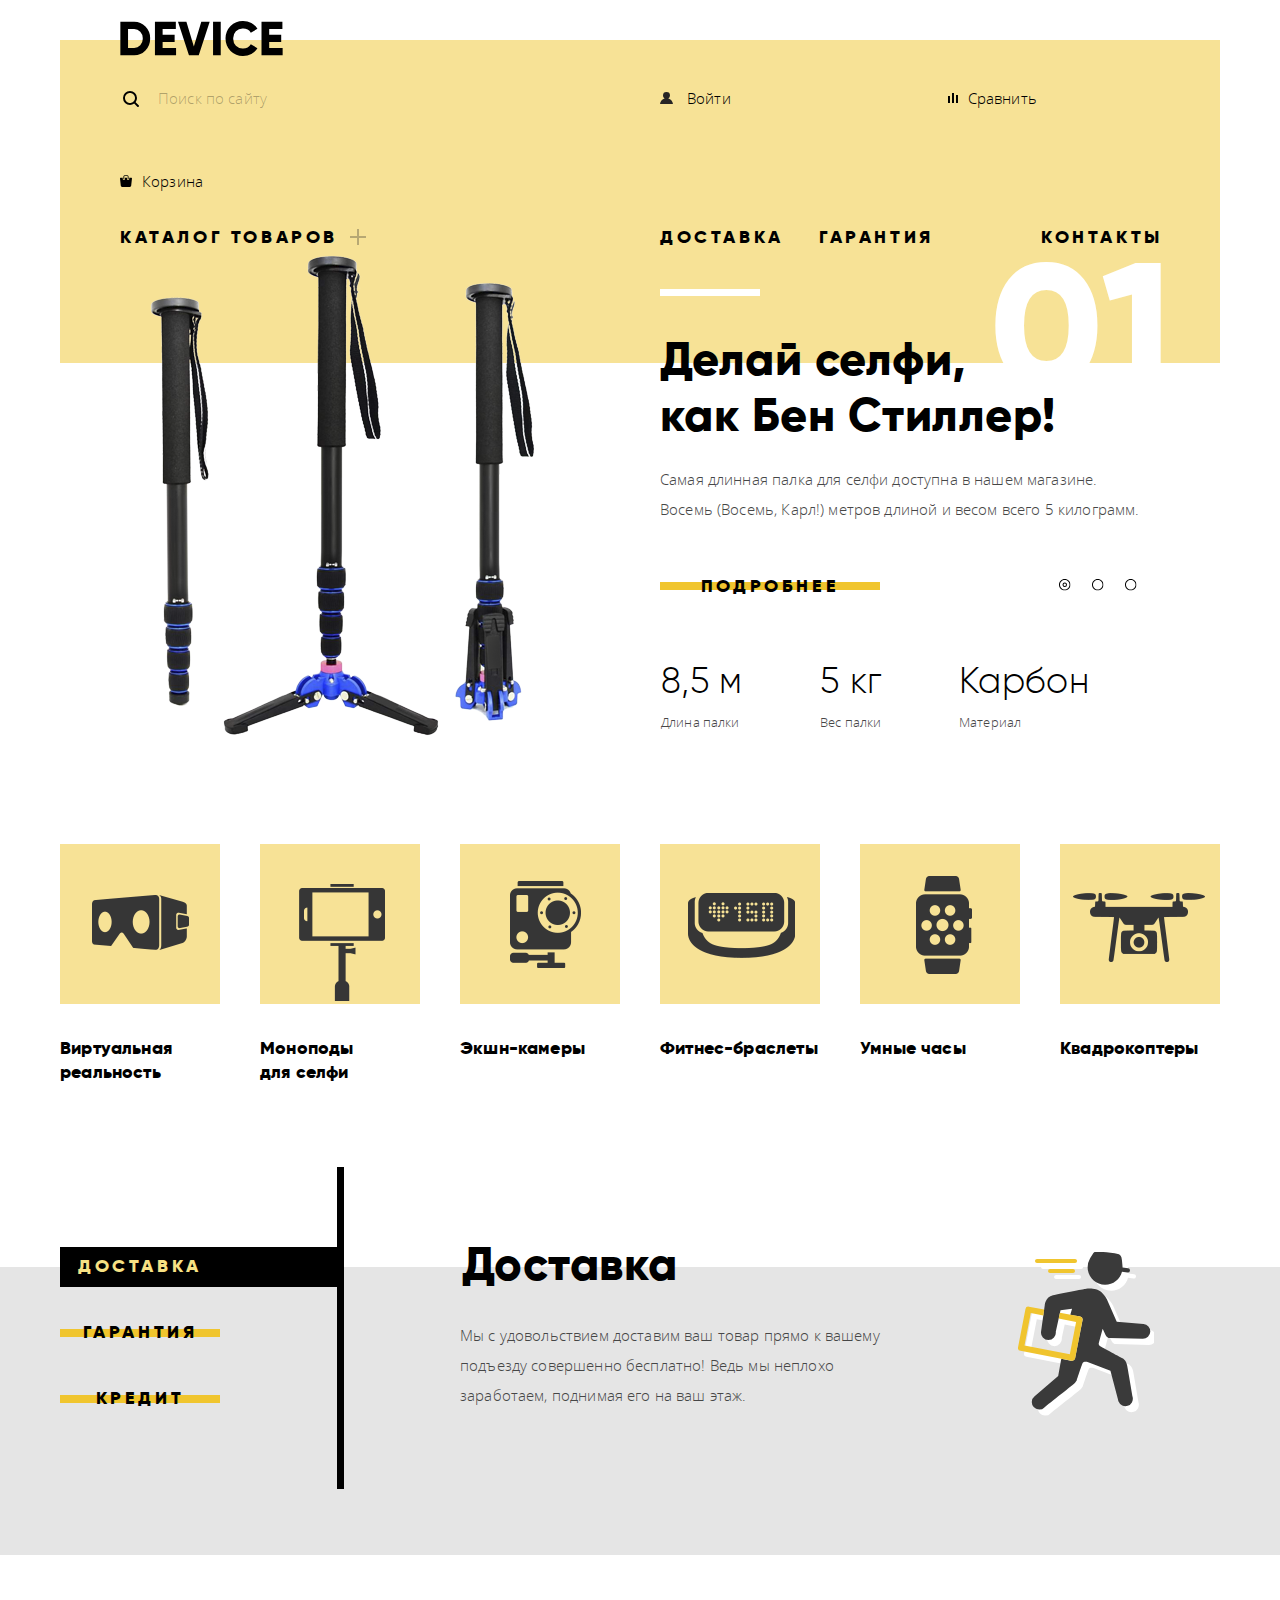
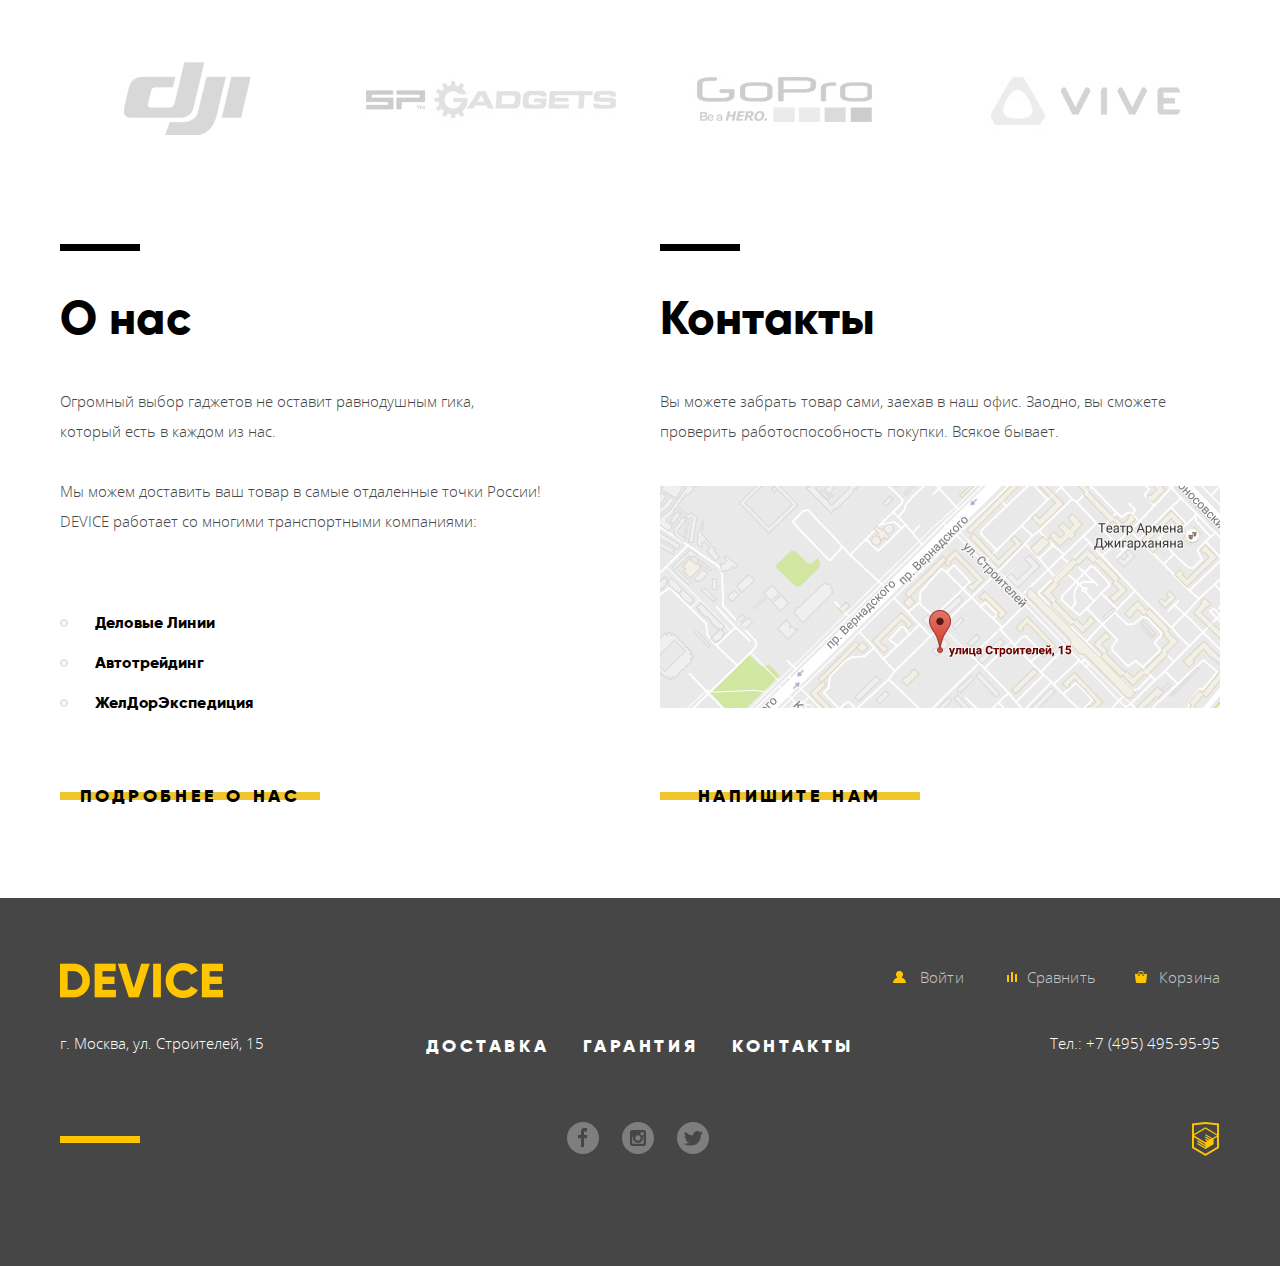
==== commit 96706de0: "Добавляет стили" ====
--- a/index.html
+++ b/index.html
@@ -8,7 +8,6 @@
   </head>
   <body>
     <header class="header container">
-      <h1 class="visually-hidden">Интернет-магазин гаджетов DEVICE></h1>
       <a class="header-logo">
         <img src="img/logo.svg" width="163" height="35" alt="Логотип интернет-магазина Device">
       </a>
@@ -82,7 +81,7 @@
 
     <main>
       <h1 class="visually-hidden">Интернет магазин гаджетов</h1>
-      
+
       <section class="slider container">
         <h2 class="visually-hidden">Лучшие предложения</h2>
         <input class="visually-hidden" type="radio" id="product-1" name="toggle" checked>
@@ -152,16 +151,14 @@
               </table>
             </div>
           </li>
-          <li>
-            <ul class="header-slider-controls-list">
-              <li><label for="product-1"></label><span class="visually-hidden">Селфи-палка</span></li>
-              <li><label for="product-2"></label><span class="visually-hidden">Фитнес-браслет</span></li>
-              <li><label for="product-3"></label><span class="visually-hidden">Квадрокоптер</span></li>
-            </ul>
-          </li>
+        </ul>
+        <ul class="header-slider-controls-list">
+          <li><label for="product-1"></label><span class="visually-hidden">Селфи-палка</span></li>
+          <li><label for="product-2"></label><span class="visually-hidden">Фитнес-браслет</span></li>
+          <li><label for="product-3"></label><span class="visually-hidden">Квадрокоптер</span></li>
         </ul>
       </section>
-      
+
       <section class="category container">
         <h2 class="visually-hidden">Категории товаров</h2>
         <ul class="category-list">
@@ -367,6 +364,6 @@
       <iframe src="https://www.google.com/maps/embed?pb=!1m18!1m12!1m3!1d2249.112436988893!2d37.52821835204128!3d55.687032925863!2m3!1f0!2f0!3f0!3m2!1i1024!2i768!4f13.1!3m3!1m2!1s0x46b54cf65f5c8955%3A0x694710ccd55501e!2z0YPQuy4g0KHRgtGA0L7QuNGC0LXQu9C10LksIDE1LCDQnNC-0YHQutCy0LAsIDExOTMxMQ!5e0!3m2!1sru!2sru!4v1522064816436" width="960" height="560" style="border:0" allowfullscreen></iframe>
       <button class="map-btn-close" type="button" aria-label="Кнопка закрытия окна"></button>
     </section>
-    <script src="js/script.js"></script>
+    <script src="js/script.min.js"></script>
   </body>
 </html>
--- a/css/style.css
+++ b/css/style.css
@@ -303,7 +303,7 @@
   color: rgba(0, 0, 0, 0.3);
   font-size: 15px;
   font-weight: 300;
-  line-height: 30px;
+  line-height: 50px;
   letter-spacing: 0.15px;
 }
 
@@ -336,10 +336,12 @@
 }
 
 .header-search-input:hover::-moz-placeholder {
+  padding-top: 20px;
+
   color: rgba(0, 0, 0, 0.6);
   font-size: 15px;
   font-weight: 300;
-  line-height: 30px;
+  line-height: 50px;
 }
 
 .header-search-input:hover:-ms-input-placeholder {
@@ -361,16 +363,8 @@
   font-size: 0px;
 }
 
-/*.header-search-input:focus::-moz-placeholder {
-  font-size: 0px;
-}
-
-.header-search-input:hover:-moz-placeholder {
-  font-size: 0px;
-}*/
-
 .header-search-input:hover:-ms-input-placeholder {
-  font-size: 0px;
+  font-size: 15px;
 }
 
 .header-search-label::before {
@@ -507,15 +501,15 @@
 }
 
 .header-user-list a{
-  opacity: 1;
+  color: rgba(0, 0, 0, 1);
 }
 
 .header-user-list a:hover {
-  opacity: 0.6;
+  color: rgba(0, 0, 0, 0.6);
 }
 
 .header-user-list a:active {
-  opacity: 0.3;
+  color: rgba(0, 0, 0, 0.3);
 }
 
 .header-menu-list {
@@ -557,11 +551,11 @@
 }
 
 .header-menu-list a:hover {
-  opacity: 0.6;
+  color: rgba(0, 0, 0, 0.6);
 }
 
 .header-menu-list a:active {
-  opacity: 0.3;
+  color: rgba(0, 0, 0, 0.3);
 }
 
 .header-menu-catalog-link {
@@ -679,6 +673,8 @@
 
 
 .slider {
+  position: relative;
+
   min-height: 500px;
 }
 
@@ -842,7 +838,6 @@
 }
 
 .slider-item-table-desc th {
-  
   text-align: left;
   font-family: "OpenSans", "Arial", sans-serif;
   font-weight: 300;
@@ -856,7 +851,7 @@
 .header-slider-controls-list {
   position: absolute;
   right: 77px;
-  bottom: 157px;
+  bottom: 142px;
 
   display: flex;
   justify-content: space-between;
@@ -893,9 +888,9 @@
   justify-content: space-between;
 }
 
-#product-1:checked ~ .slider-list label[for="product-1"],
-#product-2:checked ~ .slider-list label[for="product-2"],
-#product-3:checked ~ .slider-list label[for="product-3"] {
+#product-1:checked ~ .header-slider-controls-list label[for="product-1"],
+#product-2:checked ~ .header-slider-controls-list label[for="product-2"],
+#product-3:checked ~ .header-slider-controls-list label[for="product-3"] {
   background-image: url(../img/slider-button-active.svg);
 }
 
@@ -935,18 +930,29 @@
   height: 160px;
 
   background-color: rgba(240, 197, 46, 0.5);
+  pointer-events: none;
 }
 
 .category-item-pic:hover .category-img-box {
   background-color: rgba(240, 197, 46, 1);
 }
 
-.category-item-pic:active img,
+.category-item-pic:active img {
+  opacity: 0.3;
+  pointer-events: none;
+}
+
 .category-item-pic:active .category-item-title {
-  opacity: 0.3
+  color: rgba(0, 0, 0, 0.3);
+  pointer-events: none;
+}
+
+.category-item-title:active {
+  color: rgba(0, 0, 0, 0.3);
 }
 
 .category-item-title {
+  position: relative;
   width: 160px;
   padding-top: 15px;
 
@@ -1005,11 +1011,6 @@
   z-index: -1;
 }
 
-/*.gradient {
-  background-image: linear-gradient(to bottom, rgba(255, 255, 255, 0) 26%, rgba(229, 229, 229) 26%, rgba(229, 229, 229) 100%);
-  z-index: 0;
-}*/
-
 .services-wrap {
   display: flex;
 }
@@ -1052,7 +1053,6 @@
   margin-bottom: 22px;
   padding-top: 10px;
   padding-bottom: 10px;
-  /*padding-left: 3px;*/
 
   font-weight: 800;
   font-size: 18px;
@@ -1066,6 +1066,10 @@
   cursor: pointer;
 }
 
+.services-slider-controls-label:active {
+  color: #f7e184;
+}
+
 .services-slider-controls-label::before {
   content: "";
   position: absolute;
@@ -1086,6 +1090,20 @@
   height: 40px;
 
   transition: all 0.3s linear;
+}
+
+.services-slider-controls-label:active::before {
+  content: "";
+  position: absolute;
+  top: 50%;
+  left: 0;
+  transform: translateY(-50%);
+  z-index: -1;
+
+  width: 160px;
+  height: 40px;
+
+  background-color: #000000;
 }
 
 .services-slider-controls-label::after {
@@ -1591,34 +1609,6 @@
   opacity: 1;
 }
 
-.footer-academy-logo {
-  position: relative;
-
-  width: 27px;
-  height: 35px;
-}
-
-.footer-academy-logo::before {
-  content: "";
-  position: absolute;
-  left: 482px;
-  top: 35px;
-
-  width: 28px;
-  height: 35px;
-
-  background-image: url("../img/logo-html.svg");
-  background-repeat: no-repeat;
-}
-
-.footer-academy-logo:hover::before {
-  opacity: 0.6;
-}
-
-.footer-academy-logo:active::before {
-  opacity: 0.3;
-}
-
 .footer-services-list {
   display: flex;
   flex-wrap: wrap;
@@ -1659,12 +1649,40 @@
 }
 
 .footer-third-line {
-  position: relative;
-  
   display: flex;
   flex-wrap: wrap;
-  justify-content: center;
-}
+  justify-content: flex-end;
+}
+
+.footer-academy-logo {
+  position: relative;
+
+  min-width: 28px;
+  min-height: 35px;
+  margin-top: 35px;
+}
+
+.footer-academy-logo::before {
+  content: "";
+  position: absolute;
+  left: 0px;
+  top: 0;
+
+  min-width: 28px;
+  min-height: 35px;
+
+  background-image: url("../img/logo-html.svg");
+  background-repeat: no-repeat;
+}
+
+.footer-academy-logo:hover::before {
+  opacity: 0.6;
+}
+
+.footer-academy-logo:active::before {
+  opacity: 0.3;
+}
+
 
 .footer-socials-list {
   display: flex;
@@ -1673,7 +1691,7 @@
   width: 142px;
   margin-top: 5px;
   padding-top: 30px;
-  margin-left: -12px;
+  margin-right: 483px;
 
   list-style: none;
 }
@@ -1744,7 +1762,6 @@
 .footer-socials-item-twitter:active::before  {
   opacity: 0.1;
 }
-
 
 .popup {
   position: fixed;
@@ -1762,6 +1779,7 @@
 
 .message-active {
   display: block;
+  
   width: 760px;
   min-height: 386px;
 
@@ -1771,6 +1789,11 @@
   padding-bottom: 76px;
 
   background-color: white;
+
+  -webkit-animation-name: bounce;
+          animation-name: bounce;
+  -webkit-animation-duration: 0.6s;
+          animation-duration: 0.6s;
 }
 
 .message-error {
@@ -1794,7 +1817,7 @@
 }
 
 .popup-form-field:first-child {
-  padding-right: 40px;
+  margin-right: 35px;
 }
 
 .popup-form-label {
@@ -1810,8 +1833,9 @@
 }
 
 .popup-form-input {
-  width: 360px;
+  width: 341px;
   height: 50px;
+  padding-left: 19px;
 
   font-weight: 400;
   font-size: 14px;
@@ -1822,14 +1846,19 @@
   background-color: rgba(230, 230, 230, 0.5);
   border: none;
 }
+.popup-form-input-message {
+  padding-left: 19px;
+  padding-top: 15px;
+}
 
 .popup-form-input:hover {
   background-color: rgba(230, 230, 230, 0.8);
 }
 
 .popup-form-input:focus {
-  width: 354px;
+  width: 335px;
   height: 44px;
+
   background-color: #ffffff;
   border: 3px solid rgba(240, 197, 46, 0.5);
 }
@@ -1839,47 +1868,39 @@
 }
 
 .message input::-webkit-input-placeholder {
-  padding-left: 20px;
   color: rgba(70, 70, 70, 0.4);
 }
 
 .message input:-ms-input-placeholder {
-  padding-left: 20px;
   color: rgba(70, 70, 70, 0.4);
 }
 
 .message input::-ms-input-placeholder {
-  padding-left: 20px;
   color: rgba(70, 70, 70, 0.4);
 }
 
 .message input::placeholder {
-  padding-left: 20px;
   color: rgba(70, 70, 70, 0.4);
 }
 
+.popup-form-input::-moz-placeholder {
+  color: rgba(70, 70, 70, 0.4);
+}
+
 .message input:focus::-webkit-input-placeholder {
-  width: 354px;
-  height: 44px;
-  padding-left: 17px;
+  font-size: 0px;
 }
 
 .message input:focus:-ms-input-placeholder {
-  width: 354px;
-  height: 44px;
-  padding-left: 17px;
+  font-size: 0px;
 }
 
 .message input:focus::-ms-input-placeholder {
-  width: 354px;
-  height: 44px;
-  padding-left: 17px;
+  font-size: 0px;
 }
 
 .message input:focus::placeholder {
-  width: 354px;
-  height: 44px;
-  padding-left: 17px;
+  font-size: 0px;
 }
 
 .popup-form p:nth-child(3) {
@@ -1887,7 +1908,7 @@
 }
 
 .message textarea {
-  width: 760px;
+  width: 741px;
   height: 156px;
   
   font-size: 14px;
@@ -1903,53 +1924,53 @@
 }
 
 .message textarea:focus {
-  width: 754px;
+  width: 735px;
   height: 150px;
+  /*padding-left: 16px;*/
+
   background-color: #ffffff;
   border: 3px solid rgba(240, 197, 46, 0.5);
 }
 
 .message textarea::-webkit-input-placeholder {
-  padding-top: 18px;
-  padding-left: 20px;
   color: rgba(70, 70, 70, 0.4);
 }
 
 .message textarea:-ms-input-placeholder {
-  padding-left: 20px;
+  color: rgba(70, 70, 70, 0.4);
+}
+
+.message textarea::-ms-input-placeholder {
+  color: rgba(70, 70, 70, 0.4);
+}
+
+.message textarea::placeholder {
+  color: rgba(70, 70, 70, 0.4);
+}
+
+.message textarea:-moz-placeholder {
   padding-top: 18px;
   color: rgba(70, 70, 70, 0.4);
 }
 
-.message textarea::-ms-input-placeholder {
-  padding-left: 20px;
-  padding-top: 18px;
-  color: rgba(70, 70, 70, 0.4);
-}
-
-.message textarea::placeholder {
-  padding-left: 20px;
-  padding-top: 18px;
-  color: rgba(70, 70, 70, 0.4);
-}
-
 .message textarea:focus::-webkit-input-placeholder {
-  padding-left: 17px;
   padding-top: 15px;
 }
 
 .message textarea:focus:-ms-input-placeholder {
-  padding-left: 17px;
   padding-top: 15px;
 }
 
 .message textarea:focus::-ms-input-placeholder {
-  padding-left: 17px;
   padding-top: 15px;
 }
 
 .message textarea:focus::placeholder {
-  padding-left: 17px;
+  padding-top: 15px;
+  font-size: 0px;
+}
+
+.message textarea:focus::-moz-placeholder {
   padding-top: 15px;
 }
 
@@ -2020,12 +2041,6 @@
 
 .map {
   display: none;
-
-  -webkit-animation-name: bounce;
-          animation-name: bounce;
-  -webkit-animation-duration: 0.6s;
-          animation-duration: 0.6s;
-
 }
 
 .map-active {
@@ -2298,6 +2313,7 @@
 
 .filter-range-input {
   width: 70px;
+  height: 25px;
   margin: 0;
   padding: 0;
 
@@ -2669,6 +2685,8 @@
 
 .catalog-item-desc {
   position: relative;
+
+  cursor: pointer;
 }
 
 .catalog-item-desc img {
@@ -2726,7 +2744,10 @@
   align-items: center;
   width: 360px;
   height: 380px;
-  
+  margin: 0;
+  padding: 0;
+
+  list-style: none;
   text-align: center;
   background-color: rgba(238, 238, 238, 0.7);
 }
@@ -2802,6 +2823,7 @@
   padding-right: 30px;
   padding-bottom: 22px;
   padding-left: 30px;
+  margin-right: 185px;
 }
 
 .pagination-control-next {
@@ -2811,26 +2833,9 @@
   padding-right: 28px;
   padding-bottom: 22px;
   padding-left: 32px;
+  margin-left: 170px;
 
   text-align: right;
-}
-
-.pagination-page-list {
-  display: flex;
-  justify-content: center;
-  align-items: center;
-  margin: 0;
-  padding: 0;
-  margin-left: 13px;
-  margin-top: 5px;
-
-  list-style: none;
-}
-
-.pagination-page-item {
-  width: 40px;
-
-  text-align: center;
 }
 
 .pagination-list-control {
@@ -2845,39 +2850,32 @@
   cursor: pointer;
 }
 
-.pagination-list-control:hover {
-  background-color: rgba(0, 0, 0, 0.08);
-}
-
-.pagination-list-control:active {
+.pagination-item {
   color: rgba(0, 0, 0, 0.3);
 }
 
-.pagination-page-item a {
-  font-weight: 800;
-  font-size: 16px;
-  line-height: 24px;
-  font-family: "Gilroy", "Arial", sans-serif;
-  color: #000000;
-  letter-spacing: 0.2em;
-
-  opacity: 0.3;
-}
-
-.pagination-page-item a:hover {
-  opacity: 0.6;
-}
-
-.pagination-page-item a:active {
-  opacity: 1;
-}
-
-.pagination-page-item-active a {
-  opacity: 1;
-}
-
-.pagination-page-item-active a:hover {
-  opacity: 1;
+.pagination-item-active {
+  color: rgba(0, 0, 0, 1);
+}
+
+.pagination-list-control-prev:hover,
+.pagination-control-next:hover {
+  background-color: #d9d9d9;
+}
+
+.pagination-list-control-prev:active,
+.pagination-control-next:active {
+  color: rgba(0, 0, 0, 0.3);
+}
+
+.pagination-item-active:hover,
+.pagination-item:hover {
+  color: rgba(0, 0, 0, 0.6);
+}
+
+.pagination-item-active:active,
+.pagination-item:active {
+  color: rgba(0, 0, 0, 1);
 }
 
 .footer-user-item-user {
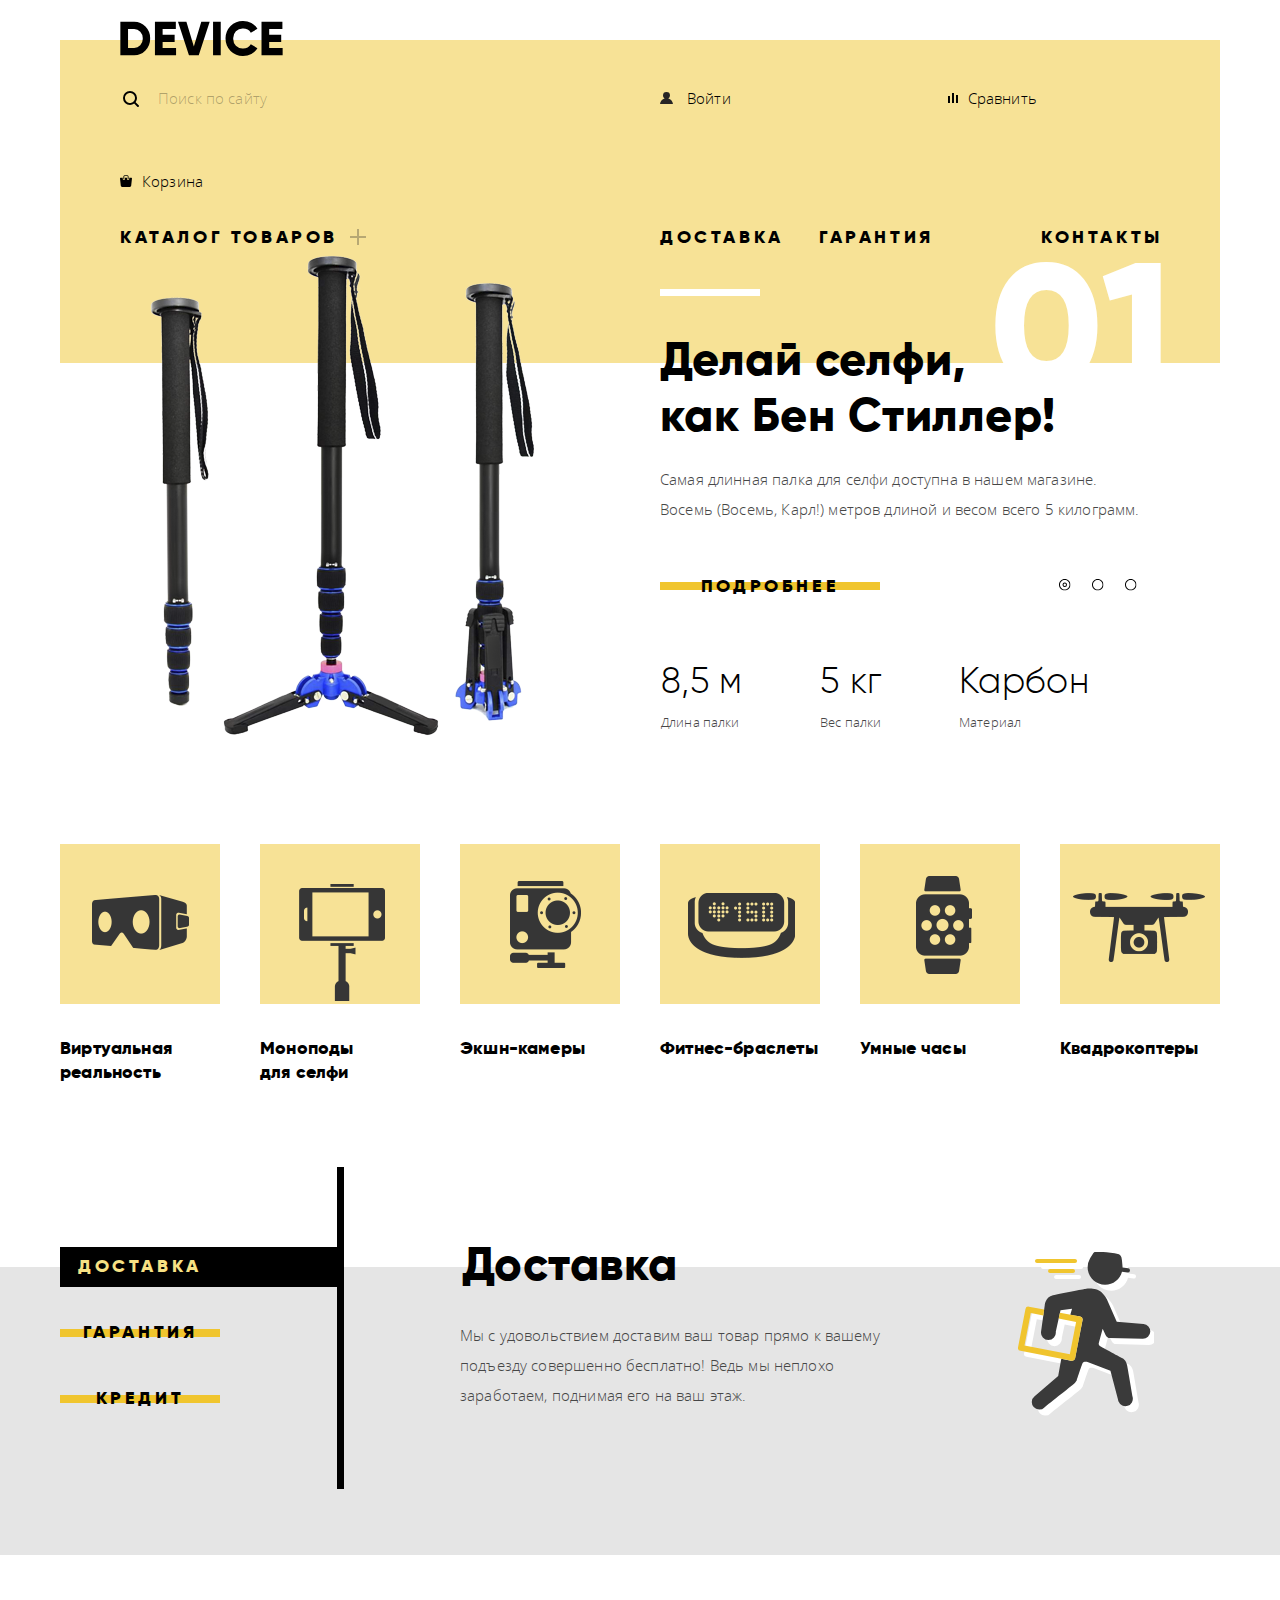
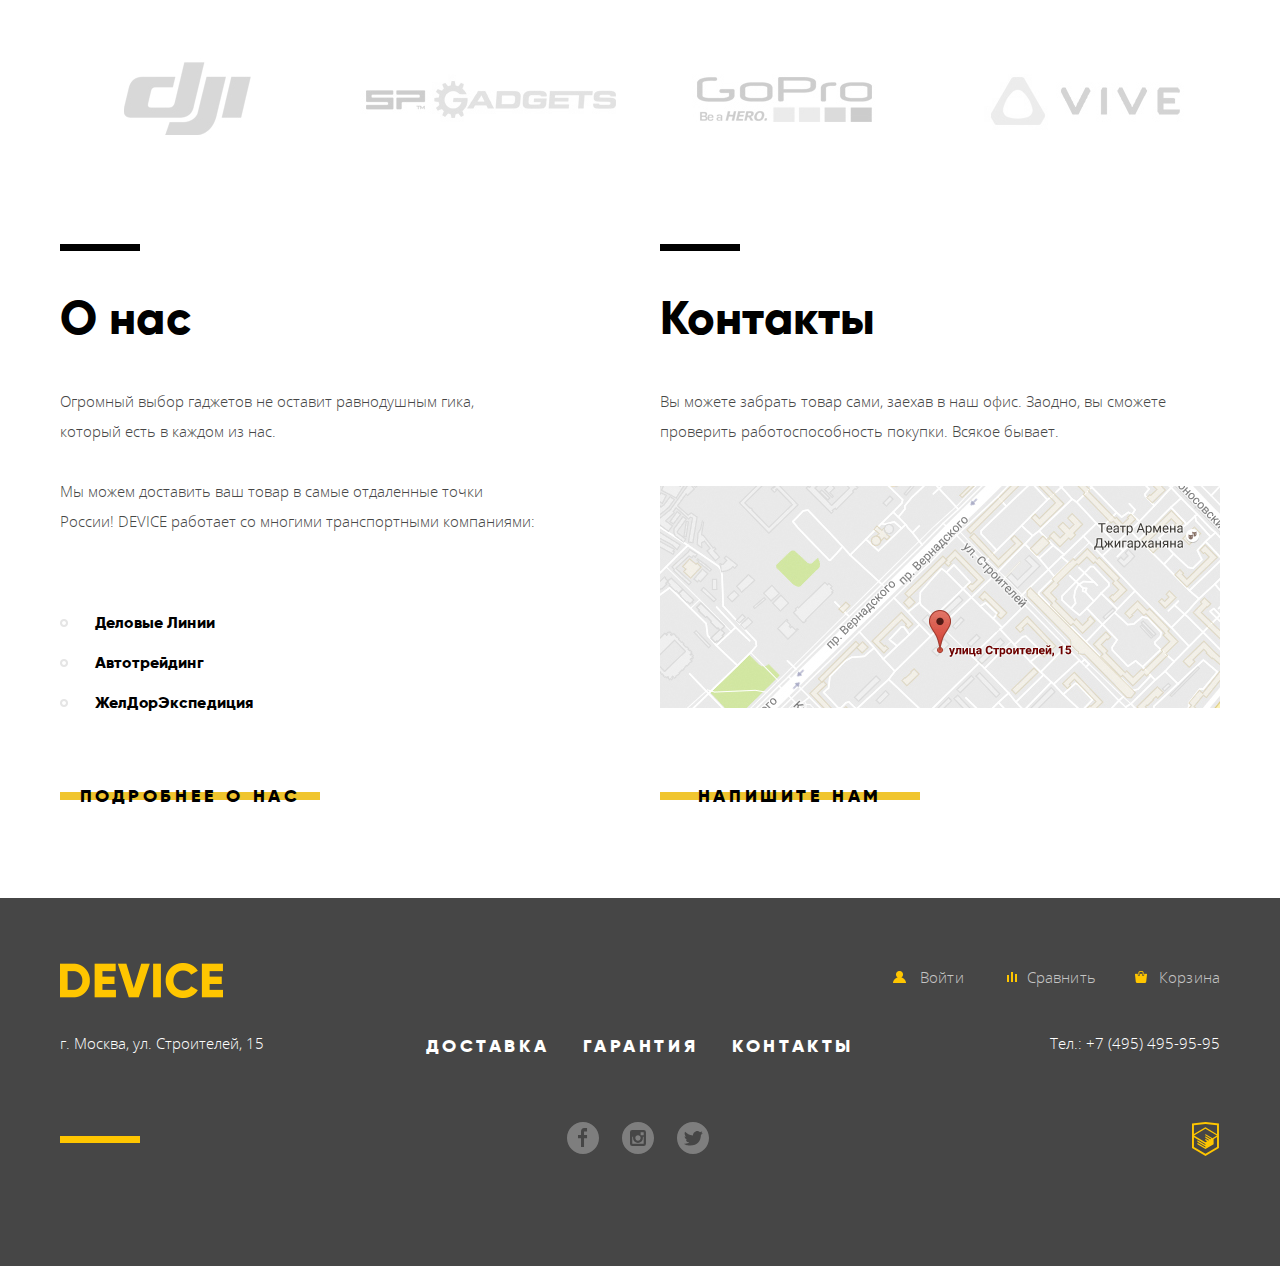
==== commit 74894733: "Добавляет стили согласно замечаниям наставника" ====
--- a/index.html
+++ b/index.html
@@ -4,7 +4,7 @@
     <meta charset="utf-8">
     <title>HTML Academy: Девайс</title>
     <link rel="stylesheet" href="css/normalize.css">
-    <link rel="stylesheet" href="css/style.css">
+    <link rel="stylesheet" href="css/style.min.css">
   </head>
   <body>
     <header class="header container">
@@ -84,11 +84,11 @@
 
       <section class="slider container">
         <h2 class="visually-hidden">Лучшие предложения</h2>
-        <input class="visually-hidden" type="radio" id="product-1" name="toggle" checked>
-        <input class="visually-hidden" type="radio" id="product-2" name="toggle">
-        <input class="visually-hidden" type="radio" id="product-3" name="toggle">
+        <input class="visually-hidden product-1" type="radio" id="product-1" name="toggle" checked>
+        <input class="visually-hidden product-2" type="radio" id="product-2" name="toggle">
+        <input class="visually-hidden product-3" type="radio" id="product-3" name="toggle">
         <ul class="slider-list">
-          <li class="slider-item" id="slide-1">
+          <li class="slider-item slide-1" id="slide-1">
             <div class="promo-slider-left promo-slider-1">
               <img src="img/slide-1.png" width="384" height="486" alt="Самая длинная палка для селфи">
             </div>
@@ -111,7 +111,7 @@
               </table>
             </div>
           </li>
-          <li class="slider-item" id="slide-2">
+          <li class="slider-item slide-2" id="slide-2">
             <div class="promo-slider-left promo-slider-2">
               <img src="img/slide-2.png" width="345" height="485" alt="Мотивирующие фитнес браслеты">
             </div>
@@ -130,7 +130,7 @@
               </table>
             </div>
           </li>
-          <li class="slider-item" id="slide-3">
+          <li class="slider-item slide-3" id="slide-3">
             <div class="promo-slider-left promo-slider-3">
               <img src="img/slide-3.png" width="526" height="334" alt="Квадрокоптер с лазером">
             </div>
@@ -284,7 +284,7 @@
           <h2 class="about-title">Контакты</h2>
           <p class="contacts-p">Вы можете забрать товар сами, заехав в наш офис. Заодно, вы сможете проверить работоспособность покупки. Всякое бывает.</p>
           <img class="contacts-map" src="img/map.jpg" width="560" height="222" alt="ул.Строителей, 15">
-          <a class="about-btn btn write-us" href="#">Напишите нам</a>
+          <a class="about-btn btn write-us" href="message.html">Напишите нам</a>
         </section>
       </div>
     </main>
--- a/css/style.min.css
+++ b/css/style.min.css
@@ -0,0 +1 @@
+@-webkit-keyframes bounce{0%{-webkit-transform:translateY(-2000px) translate(-50%,-50%);transform:translateY(-2000px) translate(-50%,-50%)}70%{-webkit-transform:translateY(30px) translate(-50%,-50%);transform:translateY(30px) translate(-50%,-50%)}90%{-webkit-transform:translateY(-10px) translate(-50%,-50%);transform:translateY(-10px) translate(-50%,-50%)}to{-webkit-transform:translateY(0) translate(-50%,-50%);transform:translateY(0) translate(-50%,-50%)}}@keyframes bounce{0%{-webkit-transform:translateY(-2000px) translate(-50%,-50%);transform:translateY(-2000px) translate(-50%,-50%)}70%{-webkit-transform:translateY(30px) translate(-50%,-50%);transform:translateY(30px) translate(-50%,-50%)}90%{-webkit-transform:translateY(-10px) translate(-50%,-50%);transform:translateY(-10px) translate(-50%,-50%)}to{-webkit-transform:translateY(0) translate(-50%,-50%);transform:translateY(0) translate(-50%,-50%)}}@-webkit-keyframes shake{0%,to{-webkit-transform:translate(-50%,-50%) translateX(0);transform:translate(-50%,-50%) translateX(0)}10%,30%,50%,70%,90%{-webkit-transform:translate(-50%,-50%) translateX(-10px);transform:translate(-50%,-50%) translateX(-10px)}20%,40%,60%,80%{-webkit-transform:translate(-50%,-50%) translateX(10px);transform:translate(-50%,-50%) translateX(10px)}}@keyframes shake{0%,to{-webkit-transform:translate(-50%,-50%) translateX(0);transform:translate(-50%,-50%) translateX(0)}10%,30%,50%,70%,90%{-webkit-transform:translate(-50%,-50%) translateX(-10px);transform:translate(-50%,-50%) translateX(-10px)}20%,40%,60%,80%{-webkit-transform:translate(-50%,-50%) translateX(10px);transform:translate(-50%,-50%) translateX(10px)}}@font-face{font-family:"Gilroy";font-weight:800;font-style:normal;src:url(../fonts/gilroyextrabold.woff2) format("woff2"),url(../fonts/gilroyextrabold.woff) format("woff")}@font-face{font-family:"Gilroy";font-weight:300;font-style:normal;src:url(../fonts/gilroylight.woff2) format("woff2"),url(../fonts/gilroylight.woff) format("woff")}@font-face{font-family:"OpenSans";font-weight:400;font-style:normal;src:url(../fonts/opensans.woff2) format("woff2"),url(../fonts/opensans.woff) format("woff")}@font-face{font-family:"OpenSans";font-weight:300;font-style:normal;src:url(../fonts/opensanslight.woff2) format("woff2"),url(../fonts/opensanslight.woff) format("woff")}body{margin:0;padding:0;font-family:"OpenSans","Arial",sans-serif;font-weight:400;font-size:16px;letter-spacing:.15px;background-color:#fff}a{text-decoration:none;color:#000}img{max-width:100%;height:auto}.visually-hidden{position:absolute;width:1px;height:1px;margin:-1px;padding:0;border:0;clip:rect(0 0 0 0);overflow:hidden}.container{width:1160px;margin:0 auto}.btn,.header{position:relative;color:#000}.btn{display:inline-block;text-align:center;vertical-align:center;font-family:"Gilroy","Arial",sans-serif;font-weight:800;font-size:18px;line-height:24px;text-transform:uppercase;letter-spacing:3.6px;z-index:5}.btn::before{content:"";position:absolute;left:0;top:50%;transform:translateY(-50%);width:100%;height:8px;background-color:#f0c52e;z-index:-1}.btn:hover::before{top:10px;height:40px;transition:all .3s linear}.btn:active{color:rgba(0,0,0,.3)}.header{width:1040px;min-height:186px;margin-top:40px;padding:0 60px;background-color:#f7e296}.header-logo img{position:absolute;top:-19px;left:60px}.header-logo img:hover{opacity:.6}.header-logo img:active{opacity:.3}.header-user-list{display:flex;flex-wrap:wrap;margin:0;padding:0}.header-user-item{margin-top:33px;font-family:"OpenSans","Arial",sans-serif;font-size:15px;font-weight:300;line-height:2;letter-spacing:.15px;color:#000;list-style:none}.header-search{position:relative;display:flex;flex-wrap:wrap;align-items:flex-end;width:540px}.header-search-input{width:317px;height:50px;margin-left:38px;padding:0;text-align:left;font-size:15px;font-weight:300;line-height:30px;letter-spacing:.15px;border:0;color:#000;outline:0;background-color:transparent;cursor:pointer}.header-search-label{position:absolute;left:3px;top:18px;width:18px;height:18px;background-image:url(../img/search.svg);background-repeat:no-repeat;cursor:pointer}.header-search-input::placeholder{color:rgba(0,0,0,.3);font-size:15px;font-weight:300;line-height:30px;letter-spacing:.15px}.header-search-input::-moz-placeholder{padding-top:20px;color:rgba(0,0,0,.3);font-size:15px;font-weight:300;line-height:50px;letter-spacing:.15px}.header-search-input::-webkit-input-placeholder{color:rgba(0,0,0,.3);font-size:15px;font-weight:300;line-height:30px}.header-search-input:-ms-input-placeholder{color:rgba(0,0,0,.3);font-size:15px;font-weight:300;line-height:30px}.header-search-input:hover::placeholder{color:rgba(0,0,0,.6);font-size:15px;font-weight:300;line-height:30px}.header-search-input:hover::-webkit-input-placeholder{color:rgba(0,0,0,.6);font-size:15px;font-weight:300;line-height:30px}.header-search-input:hover::-moz-placeholder{padding-top:20px;color:rgba(0,0,0,.6);font-size:15px;font-weight:300;line-height:50px}.header-search-input:hover:-ms-input-placeholder{color:rgba(0,0,0,.6);font-size:15px;font-weight:300;line-height:30px}.header-search-input:focus{color:#000}.header-search-input:focus::placeholder{opacity:0}.header-search-input:focus::-webkit-input-placeholder,.message input:focus::-webkit-input-placeholder,.message textarea:focus::-webkit-input-placeholder{opacity:0}.header-search-input:focus:-ms-input-placeholder,.header-search-input:focus::-ms-input-placeholder,.message input:focus:-ms-input-placeholder,.message input:focus::-ms-input-placeholder,.message textarea:focus:-ms-input-placeholder,.message textarea:focus::-ms-input-placeholder{opacity:0}.header-search-label::before{content:"";position:absolute;top:30px;left:0;display:none;width:352px;height:2px;background-color:#000}.header-search-input:focus~.header-search-label::before{display:block}.header-search-btn{display:none;width:85px;min-height:49px;color:#000;background-color:transparent;font-size:15px;font-weight:300;line-height:2;letter-spacing:.15px;border:2px solid #000;cursor:pointer}.header-search-input:focus~.header-search-btn{display:block;color:#000;background-color:transparent}.header-search-input:focus~.header-search-btn:hover{display:block;color:#fff;background-color:#000}.header-search-input~.header-search-btn:active{display:block;color:rgba(255,255,255,.3);background-color:#000}.link-enter{margin-top:43px}.header-user-item-enter{position:relative;padding-left:27px;margin-right:217px}.header-user-item-enter::before{content:"";position:absolute;left:0;top:50%;transform:translateY(-50%);width:13px;height:12px;background-image:url(../img/enter.svg);background-repeat:no-repeat;cursor:pointer}.link-compare{margin-top:43px}.header-user-item-compare{position:relative;padding-left:20px;margin-right:40px}.header-user-item-compare::before{left:0;width:10px;height:10px;background-image:url(../img/compare.svg)}.link-cart{margin-top:43px}.header-user-item-cart{position:relative;padding-left:22px}.header-menu-catalog-link::after,.header-user-item-cart::before,.header-user-item-compare::before{content:"";position:absolute;top:50%;transform:translateY(-50%);background-repeat:no-repeat;cursor:pointer}.header-user-item-cart::before{left:0;width:12px;height:12px;background-image:url(../img/cart.svg)}.header-user-list a{color:#000}.header-user-list a:hover{color:rgba(0,0,0,.6)}.header-user-list a:active{color:rgba(0,0,0,.3)}.header-menu-list{display:flex;flex-wrap:wrap;margin:0;padding:0;font-family:"Gilroy","Arial",sans-serif;font-weight:800;font-size:18px;line-height:1.33;letter-spacing:3.6px;text-transform:uppercase;color:#000;list-style:none}.header-menu-catalog{width:540px}.header-menu-item{margin-top:30px}.header-menu-delivery{width:159px}.header-menu-warranty{width:222px}.header-menu-contacts{width:119px}.header-menu-list a:hover{color:rgba(0,0,0,.6)}.header-menu-list a:active{color:rgba(0,0,0,.3)}.header-menu-catalog-link{position:relative;padding:0 28px 0 0;margin:0 223px 0 0}.header-menu-catalog-link::after{right:0;width:16px;height:16px;background-image:url(../img/plus.svg);opacity:.3}.header-submenu{display:none}.header-submenu::before{content:"";position:absolute;left:60px;top:-35px;width:250px;height:40px}.header-menu-catalog-link:hover~.header-submenu,.header-submenu:hover{position:absolute;left:0;display:flex;width:1120px;min-height:136px;margin-top:30px;background-color:#f7e296;list-style:none;z-index:5}.header-submenu-list{display:flex;flex-direction:column;flex-wrap:wrap;width:200px;margin:0;padding:0;font-family:"OpenSans","Arial",sans-serif;font-size:15px;font-weight:300;letter-spacing:.15px;color:#000;text-transform:none;list-style:none}.first-column{width:240px;margin-left:20px}.header-submenu-item{padding-bottom:17px}.header-menu-item a:hover,.header-submenu-item a:hover{color:rgba(0,0,0,.6)}.header-menu-item a:active,.header-submenu-item a:active{color:rgba(0,0,0,.3)}.header-menu-catalog-link:hover::after{opacity:.3}.slider,.slider-list{position:relative;min-height:500px}.slider-list{min-height:505px;margin:0;padding:0;list-style:none}.slider-item{display:none}.slider-item::before{content:"";position:absolute;width:100%;min-height:113px;background-color:#f7e296;z-index:-5}.promo-slider-left,.promo-slider-right{width:560px}.promo-slider-left{display:flex;justify-content:center;align-items:center;margin-right:40px}.promo-slider-1 img{margin-top:2px;margin-left:4px}.promo-slider-2 img{margin-top:14px;margin-left:17px}.promo-slider-3 img{margin-top:-10px;margin-left:28px}.promo-slider-right{position:relative}.slider-item-number,.slider-item-promo{font-family:"Gilroy","Arial",sans-serif;font-weight:800}.slider-item-number{font-size:179px;line-height:179px;letter-spacing:1.79px;color:#fff}.promo-slider-1 .slider-item-number{position:absolute;top:-13px;left:330px}.promo-slider-2 .slider-item-number{position:absolute;top:-13px;left:305px}.promo-slider-3 .slider-item-number{position:absolute;top:-13px;left:302px}.slider-item-promo{position:relative;margin:2px 0 0;padding-top:80px;padding-bottom:0;font-size:47px;line-height:1.19;letter-spacing:.47px}.slider-item-promo::before{content:"";position:absolute;top:37px;left:0;width:100px;height:7px;background-color:#fff}.slider-item-desc{width:485px;margin-top:20px;font-family:"OpenSans","Arial",sans-serif;font-weight:300;font-size:15px;line-height:30px;color:#464646}.promo-slider-2 .slider-item-desc,.promo-slider-3 .slider-item-desc{width:460px}.promo-btn{width:220px;margin-top:35px}.slider-item-table{padding:0;margin:57px 0 0 -2px}.slider-item-table-value td{width:155px;padding-bottom:3px;text-align:left;font-family:"Gilroy","Arial",sans-serif;font-weight:300;font-size:36px;line-height:1.33;letter-spacing:.36px}.slider-item-table-value td:nth-child(2){width:135px}.promo-slider-2 td{width:170px}.slider-item-table-desc th{text-align:left;font-family:"OpenSans","Arial",sans-serif;font-weight:300;font-size:13px;line-height:1.54;letter-spacing:.13px;color:#464646}.header-slider-controls-list{position:absolute;right:77px;bottom:142px;display:flex;justify-content:space-between;width:90px;list-style:none}.header-slider-controls-list label{display:block;width:24px;height:24px;background-image:url(../img/slider-button.svg);background-repeat:no-repeat;transform:scale(.5);cursor:pointer}.product-1:checked~.slider-list .slide-1,.product-2:checked~.slider-list .slide-2,.product-3:checked~.slider-list .slide-3{display:flex;flex-wrap:wrap;justify-content:space-between}.product-1:checked~.header-slider-controls-list label[for=product-1],.product-2:checked~.header-slider-controls-list label[for=product-2],.product-3:checked~.header-slider-controls-list label[for=product-3]{background-image:url(../img/slider-button-active.svg)}.category-list{display:flex;flex-direction:row;flex-wrap:wrap;justify-content:space-between;padding:0;margin:89px 0 0;list-style:none}.category-item-pic{display:flex;flex-direction:column;flex-wrap:wrap;width:160px;font-family:"Gilroy","Arial",sans-serif;font-weight:800;font-size:18px;line-height:24px;letter-spacing:.15px}.category-img-box{display:flex;justify-content:center;align-items:center;width:160px;height:160px;background-color:rgba(240,197,46,.5);pointer-events:none}.category-item-pic:hover .category-img-box{background-color:#f0c52e}.category-item-pic:active img{opacity:.3;pointer-events:none}.category-item-pic:active .category-item-title{color:rgba(0,0,0,.3);pointer-events:none}.category-item-title:active{color:rgba(0,0,0,.3)}.category-item-title{position:relative;width:160px;padding-top:15px;font-size:18px;font-weight:800;line-height:1.33;letter-spacing:.18px}.category-img-reality{padding-bottom:2px}.category-img-monopod{padding-top:38px;padding-left:3px}.category-img-camera{padding-left:10px;padding-top:2px}.category-img-tracker{padding-left:3px;padding-top:4px}.category-img-watch{padding-left:7px;padding-top:2px}.category-img-quadcopter{padding-right:2px;padding-top:7px}.services{position:relative;min-height:390px;margin-top:62px}.services-slider-controls-label::before,.services::before{content:"";position:absolute;left:0;top:102px;width:100%;height:288px;background-color:#e5e5e5;z-index:-1}.services-wrap{display:flex}.services-slider-list{margin:0;padding:0;list-style:none}.services-slider-item{position:relative;width:460px;margin:0;padding:0}.services-slider-controls-list{position:relative;width:280px;margin:0;padding:80px 0 0;list-style:none}.service-item-title,.services-slider-controls-label{font-family:"Gilroy","Arial",sans-serif;font-weight:800;color:#000}.services-slider-controls-label{position:relative;display:block;width:160px;margin:0 0 22px;padding:10px 0;font-size:18px;line-height:1.33;letter-spacing:3.6px;text-align:center;text-transform:uppercase;cursor:pointer}.services-slider-controls-label:active{color:#f7e184}.services-slider-controls-label::before{top:50%;transform:translateY(-50%);width:160px;height:8px;background-color:#f0c52e}.services-slider-controls-label:hover::before{top:50%;height:40px;transition:all .3s linear}.services-slider-controls-label:active::before{content:"";position:absolute;top:50%;left:0;transform:translateY(-50%);z-index:-1;width:160px;height:40px;background-color:#000}.services-slider-controls-label::after{content:"";position:absolute;top:-78px;left:277px;z-index:-1;width:7px;height:190px;background-color:#000}.service-item-title{padding-top:29px;padding-left:122px;margin-bottom:31px;font-size:47px;line-height:1.02;letter-spacing:.47px;text-align:left}.service-item-desc{width:460px;padding-left:120px;font-family:"OpenSans","Arial",sans-serif;font-size:15px;font-weight:300;line-height:2;letter-spacing:.15px;text-align:left;color:#464646}.services-slider-credit p{width:435px}.services-slider-delivery::before{content:"";position:absolute;top:40px;left:678px;width:136px;height:164px;background-image:url(../img/delivery.svg);background-repeat:no-repeat}.services-slider-credit::before,.services-slider-warranty::before{content:"";position:absolute;top:17px;left:662px;width:171px;height:194px;background-image:url(../img/warranty.svg);background-repeat:no-repeat}.services-slider-credit::before{top:16px;left:655px;width:156px;height:186px;background-image:url(../img/credit.svg);z-index:5}.services-slider[id=services-control-1]:checked~.services-slider-controls-list label[for=services-control-1],.services-slider[id=services-control-2]:checked~.services-slider-controls-list label[for=services-control-2],.services-slider[id=services-control-3]:checked~.services-slider-controls-list label[for=services-control-3]{color:#f7e184}.services-slider[id=services-control-1]:checked~.services-slider-controls-list label[for=services-control-1]::before,.services-slider[id=services-control-2]:checked~.services-slider-controls-list label[for=services-control-2]::before,.services-slider[id=services-control-3]:checked~.services-slider-controls-list label[for=services-control-3]::before{top:50%;z-index:-1;width:280px;height:40px;margin:0;color:#f7e184;background-color:#000;display:block}.services-slider[id=services-control-1]:checked~.services-slider-list>.services-slider-credit,.services-slider[id=services-control-1]:checked~.services-slider-list>.services-slider-warranty,.services-slider[id=services-control-2]:checked~.services-slider-list>.services-slider-credit,.services-slider[id=services-control-2]:checked~.services-slider-list>.services-slider-delivery,.services-slider[id=services-control-3]:checked~.services-slider-list>.services-slider-delivery,.services-slider[id=services-control-3]:checked~.services-slider-list>.services-slider-warranty{display:none}.brands{margin-top:85px}.brands-list{display:flex;flex-direction:row;flex-wrap:wrap;justify-content:space-between;margin:0;padding:0;list-style:none}.brands-item{display:flex;flex-direction:column;justify-content:center;width:260px;height:120px}.brands-link{width:260px;height:100px;opacity:1}.brands-link-dji{background-image:url(../img/dji.jpg);transition:all .3s linear}.brands-link-dji:hover,.brands-link-spgadgets{background-image:url(../img/dji-active.jpg);transition:all .3s linear}.brands-link-spgadgets{background-image:url(../img/spgadgets.jpg)}.brands-link-spgadgets:hover{background-image:url(../img/spgadgets-active.jpg);transition:all .3s linear}.brands-link-gopro,.brands-link-gopro:hover{background-image:url(../img/gopro.jpg);transition:all .3s linear}.brands-link-gopro:hover{background-image:url(../img/gopro-active.jpg)}.brands-link-vive,.brands-link-vive:hover{background-image:url(../img/vive.jpg);transition:all .3s linear}.brands-link-vive:hover{background-image:url(../img/vive-active.jpg)}.about-contacts{display:flex;flex-direction:row;justify-content:space-between;min-height:657px}.about,.contacts{display:flex;flex-direction:column;align-items:flex-start;padding-bottom:90px}.about-title{position:relative;padding-top:95px;font-family:"Gilroy","Arial",sans-serif;font-weight:800;font-size:47px;line-height:48px;letter-spacing:.15px}.about-title::before{content:"";position:absolute;top:45px;left:0;width:80px;height:7px;background-color:#000}.about-info,.contacts-p{margin:0;padding:5px 0 0;font-weight:300;font-size:15px;line-height:30px;letter-spacing:normal;color:#464646}.about-info{width:460px}.about p{padding-bottom:25px}.about p:last-of-type{width:475px}.contacts-p{width:520px;padding-bottom:40px}.about-delivery-list{margin:0;padding:42px 0 61px;list-style:none}.about-delivery-item{position:relative;padding-left:35px;font-family:"Gilroy","Arial",sans-serif;font-weight:800;font-size:16px;line-height:40px;color:#000}.about-delivery-item::before,.footer-user-item-cart::before,.footer-user-item-compare::before,.footer-user-item-login::before{content:"";position:absolute;left:0;top:50%;transform:translateY(-50%);width:8px;height:8px;background-image:url(../img/list-sign.png);background-repeat:no-repeat}.contacts-map{cursor:pointer}.about-btn{width:260px}.contacts img{padding-bottom:76px}.footer,.footer-center{display:flex;flex-wrap:wrap}.footer{width:100%;background-color:#464646}.footer-center{flex-direction:column;padding-top:45px;min-height:323px}.footer-first-line{display:flex;flex-direction:row;flex-wrap:wrap;justify-content:space-between}.footer-logo img{padding-top:20px}.footer-academy-logo:hover::before,.footer-logo img:hover{opacity:.6}.footer-academy-logo:active::before,.footer-logo img:active{opacity:.3}.footer-user-list{display:flex;flex-wrap:wrap;max-width:485px;list-style:none}.footer-user-item a{font-family:"OpenSans","Arial",sans-serif;font-size:15px;font-weight:300;line-height:2.4;letter-spacing:.15px;color:rgba(255,255,255,.7)}.footer-services-item a,.footer-user-item a:hover{color:#fff}.footer-user-item a:active{color:rgba(255,255,255,.3)}.footer-user-item-cart{position:relative;padding-left:24px}.footer-user-item-cart::before,.footer-user-item-compare::before,.footer-user-item-login::before{width:12px;height:12px;background-image:url(../img/cart-yellow.png);cursor:pointer}.footer-user-item-compare{position:relative;padding-left:20px;margin-right:39px}.footer-user-item-compare::before,.footer-user-item-login::before{width:10px;height:10px;background-image:url(../img/compare-yellow.png)}.footer-user-item-login{position:relative;padding-left:27px;margin-right:43px}.footer-user-item-login::before{width:13px;height:12px;background-image:url(../img/enter-yellow.png)}.footer-second-line{display:flex;flex-wrap:wrap;justify-content:space-between}.footer-address,.footer-phone{font-family:"OpenSans","Arial",sans-serif;font-size:15px;font-weight:300;line-height:2;letter-spacing:normal;color:#fff;position:relative;padding-top:2px}.footer-address::before{content:"";position:absolute;left:0;top:110px;width:80px;height:7px;background-color:#ffc600}.footer-phone{padding-top:17px}.footer-phone:active,.footer-phone:hover{color:#fff;opacity:1}.footer-services-list{display:flex;flex-wrap:wrap;width:440px;padding-top:6px;margin-left:-63px;font-family:"Gilroy","Arial",sans-serif;font-weight:800;font-size:18px;line-height:1.33;text-transform:uppercase;letter-spacing:3.6px;list-style:none}.footer-services-item{margin-right:34px;margin-bottom:10px}.footer-services-list .footer-services-item:last-child,.footer-socials-list .footer-socials-item:last-child{margin-right:0}.footer-services-item a:hover{color:rgba(255,255,255,.6)}.footer-services-item a:active{color:rgba(255,255,255,.3)}.footer-third-line{display:flex;flex-wrap:wrap;justify-content:flex-end}.footer-academy-logo{position:relative;min-width:28px;min-height:35px;margin-top:35px}.footer-academy-logo::before{content:"";position:absolute;left:0;top:0;min-width:28px;min-height:35px;background-image:url(../img/logo-html.svg);background-repeat:no-repeat}.footer-socials-list{display:flex;flex-wrap:wrap;width:142px;margin-top:5px;padding-top:30px;margin-right:483px;list-style:none}.footer-socials-item{position:relative;width:32px;height:32px;margin-bottom:15px;margin-right:23px}.footer-socials-item-fb::before,.footer-socials-item-insta::before,.footer-socials-item-twitter::before{content:"";position:absolute;left:0;top:50%;transform:translateY(-50%);width:32px;height:32px;background-image:url(../img/facebook.svg);opacity:.3}.footer-socials-item-insta::before,.footer-socials-item-twitter::before{background-image:url(../img/instagram.svg)}.footer-socials-item-twitter::before{background-image:url(../img/twitter.svg)}.footer-socials-item-fb:hover::before,.footer-socials-item-insta:hover::before,.footer-socials-item-twitter:hover::before{opacity:.6}.footer-socials-item-fb:active::before,.footer-socials-item-insta:active::before,.footer-socials-item-twitter:active::before{opacity:.1}.popup{position:fixed;top:50%;left:50%;transform:translate(-50%,-50%);box-shadow:0 10px 20px rgba(4,6,6,.2);z-index:10}.message{display:none}.message-active,.message-error{-webkit-animation-duration:.6s;animation-duration:.6s}.message-active{display:block;width:760px;min-height:386px;padding:95px 100px 76px;background-color:#fff;-webkit-animation-name:bounce;animation-name:bounce}.message-error{-webkit-animation-name:shake;animation-name:shake}.popup-form,.popup-form-field{display:flex;flex-wrap:wrap}.popup-form-field{flex-direction:column;margin:0}.popup-form-field:first-child{margin-right:35px}.popup-form-label{margin:0;padding-bottom:6px;font-family:"Gilroy","Arial",sans-serif;font-size:18px;font-weight:800;line-height:1.33;letter-spacing:normal;color:#000}.popup-form-input{width:341px;height:50px;padding-left:19px;font-weight:400;font-size:14px;line-height:18px;font-family:"Open Sans","Arial",sans-serif;color:#464646;background-color:rgba(230,230,230,.5);border:0}.popup-form-input-message{padding-left:19px;padding-top:15px}.message textarea:hover,.popup-form-input:hover{background-color:rgba(230,230,230,.8)}.popup-form-input:focus{width:335px;height:44px;background-color:#fff;border:3px solid rgba(240,197,46,.5)}.message input:invalid{background-color:#edb5b5}.message input::-webkit-input-placeholder,.message textarea::-webkit-input-placeholder{color:rgba(70,70,70,.4)}.message input:-ms-input-placeholder,.message input::-ms-input-placeholder{color:rgba(70,70,70,.4)}.message input::placeholder{color:rgba(70,70,70,.4)}.popup-form-input::-moz-placeholder{color:rgba(70,70,70,.4)}.message input:focus::placeholder{opacity:0}.popup-form p:nth-child(3){padding-top:33px}.message textarea{width:741px;height:156px;font-size:14px;line-height:18px;color:#464646;background-color:rgba(230,230,230,.5);border:0}.message textarea:focus{width:735px;height:150px;background-color:#fff;border:3px solid rgba(240,197,46,.5)}.message textarea:-ms-input-placeholder,.message textarea::-ms-input-placeholder{color:rgba(70,70,70,.4)}.message textarea::placeholder{color:rgba(70,70,70,.4)}.message textarea:-moz-placeholder{padding-top:18px;color:rgba(70,70,70,.4)}.message textarea:focus::placeholder{padding-top:15px;opacity:0}.message textarea:focus::-moz-placeholder{padding-top:15px;opacity:0}.message-btn{width:200px;margin-top:45px;background:0 0;border:0;cursor:pointer}.about-btn-close,.map-btn-close{position:absolute;top:22px;right:22px;width:55px;height:55px;background-color:#f0c52e;border:0;border-radius:50%;opacity:.5;cursor:pointer}.about-btn-close::after,.about-btn-close::before,.map-btn-close::after,.map-btn-close::before{content:"";position:absolute;top:50%;left:50%;width:2px;height:30px;background-color:#fff;transform:translate(-50%,-50%) rotate(45deg)}.about-btn-close::after,.map-btn-close::after{transform:translate(-50%,-50%) rotate(135deg)}.about-btn-close:hover,.map-btn-close:hover{opacity:1}.about-btn-close:active,.map-btn-close:active{opacity:.3}.map{display:none}.map-active{display:block;width:960px;height:560px;-webkit-animation-name:bounce;animation-name:bounce;-webkit-animation-duration:.6s;animation-duration:.6s}.link-user{margin-top:43px;font-family:"OpenSans","Arial",sans-serif;font-size:15px;font-weight:300;letter-spacing:.15px;color:#000}.header-user-item-user{position:relative;padding:0 0 0 27px;margin:0 15px 0 0}.breadcrumbs-item::after,.header-user-item-user::before{content:"";position:absolute;top:50%;transform:translateY(-50%)}.header-user-item-user::before{left:0;width:13px;height:12px;background-image:url(../img/enter.svg);background-repeat:no-repeat;cursor:pointer}.header-user-item-button{border:0;background-color:transparent;padding:0;margin:0 65px 0 0;width:44px;color:rgba(0,0,0,.3);cursor:pointer}.catalog-headline{display:flex;flex-wrap:wrap;flex-direction:column}.headline{margin:37px 0 24px 60px;font-family:"Gilroy","Arial",sans-serif;font-weight:800;font-size:47px;line-height:48px;letter-spacing:.15px}.breadcrumbs-list{display:flex;flex-direction:row;padding:0;margin:0 0 46px 60px}.breadcrumbs-item{position:relative;padding-right:20px;margin-right:20px;list-style:none}.breadcrumbs-item::after{right:0;width:4px;height:7px;background-image:url(../img/arrow.png)}.breadcrumbs-item:last-child::after{display:none}.breadcrumbs-item a{font-weight:300;font-size:14px;line-height:24px;color:rgba(0,0,0,.3);cursor:pointer}.breadcrumbs-item:last-child a:active,.breadcrumbs-item:last-child a:hover{color:rgba(0,0,0,.3)}.breadcrumbs-item a:hover{color:rgba(0,0,0,.6)}.breadcrumbs-item a:active{color:rgba(0,0,0,.1)}.catalog-main-wrapper{display:flex;width:100%;margin:0;padding:0}.filter-flex{display:flex;flex-direction:column;align-items:flex-end;width:calc(((100% - 1160px)/2) + 328px);background-color:#eee}.filter-header{width:100%;margin:0;padding-right:180px;padding-top:23px;padding-bottom:23px;text-align:right;font-family:"Gilroy","Arial",sans-serif;font-size:16px;font-weight:800;line-height:1.5;letter-spacing:3.2px;text-transform:uppercase;color:#000;background-color:#dbdbdb}.filter-form{margin-top:81px;margin-right:67px}.filter-form-fieldset{width:202px;margin:0;padding:0;border:0}.filter-item-price{margin-bottom:5px}.filter-item-bluetooth{margin-top:42px}.filter-form,.filter-range{display:flex;flex-direction:column}.filter-range{padding-bottom:40px}.filter-range-controls{position:relative;display:flex;flex-direction:column}.filter-range-scale{height:2px;background-color:#dbdbdb}.filter-range-bar{width:60%;height:2px;background-color:#91c92f}.filter-range-toggle{position:absolute;width:4px;height:4px;background-color:#ababab;border:8px solid #fff;border-radius:50%;box-shadow:0 2px 1px #dadada;cursor:pointer}.filter-range-toggle:active{width:4px;height:4px;border:9px solid #fff}.filter-range-toggle-min{top:-10px;left:-4px}.filter-range-toggle-max{top:-10px;left:109px}.filter-range-input,.filter-range-label{font-weight:300;font-size:14px;line-height:24px;font-family:"Gilroy","Arial",sans-serif;color:rgba(0,0,0,.2);letter-spacing:0}.filter-range-input{width:70px;height:25px;margin:0;padding:0;background:0 0;border:0}.filter-range-price{padding-top:10px}.filter-form-fieldset legend{position:relative;margin:0;padding-bottom:18px;font-weight:800;font-size:18px;line-height:24px;font-family:"Gilroy","Arial",sans-serif;color:#000}.filter-form-fieldset legend::before{content:"";position:absolute;left:0;top:-12px;width:201px;height:2px;background-color:#000}.filter-form-fieldset:first-child legend{padding-bottom:35px}.filter-form-checkbox-list{margin:0;list-style:none}.filter-form-label{position:relative;font-size:14px;line-height:40px;color:#000;letter-spacing:.14px;cursor:pointer}.filter-form-checkbox:checked:disabled+.filter-form-label,.filter-form-checkbox:disabled+.filter-form-label,.filter-form-radio:checked:disabled+.filter-form-radio-label,.filter-form-radio:disabled+.filter-form-radio-label{color:#a6a6a6}.filter-form-checkbox:checked:disabled+.filter-form-label::after,.filter-form-checkbox:checked:disabled+.filter-form-label::before,.filter-form-checkbox:disabled+.filter-form-label::before{opacity:.25}.filter-form-label::after,.filter-form-label::before{content:"";position:absolute;bottom:-2px;left:-40px;width:23px;height:23px;background-image:url(../img/checkbox.svg)}.filter-form-label::after{display:none;width:27px;background-image:url(../img/checkbox-active.svg)}.filter-form-checkbox:checked+.filter-form-label::before{display:none}.filter-form-checkbox:checked+.filter-form-label::after,.filter-form-radio:checked+.filter-form-radio-label::after{display:block}.filter-form-label:hover::after,.filter-form-label:hover::before,.filter-form-radio-label:hover::after,.filter-form-radio-label:hover::before{opacity:.6}.filter-form-radio-list{margin:0;padding:0 0 40px;list-style:none}.filter-form-radio-item{padding-left:39px}.filter-form-radio-label{position:relative;font-size:14px;line-height:40px;color:#000;letter-spacing:.14px;cursor:pointer}.filter-form-radio-label::before{content:"";position:absolute;bottom:-2px;left:-40px;box-sizing:border-box;width:25px;height:25px;border:4px solid #000;border-radius:12.5px}.filter-form-radio-label::after{content:"";position:absolute;top:4px;left:-32px;display:none;width:9px;height:9px;background-color:#000;border-radius:4.5px}.filter-form-radio:checked:disabled+.filter-form-radio-label::before,.filter-form-radio:disabled+.filter-form-radio-label::before{opacity:.25}.filter-form-radio-label:active::before{opacity:1}.filter-btn{width:200px;background:0 0;border:0;cursor:pointer;z-index:1}.catalog-flex{display:flex;flex-direction:column;align-items:flex-start;width:calc(((100% - 1160px)/2) + 832px)}.sort-header{display:flex;flex-wrap:wrap;width:100%;min-height:70px;background-color:#ebebeb}.sort-sign{width:198px;padding-left:74px;margin-top:23px;font-family:"Gilroy","Arial",sans-serif;font-size:16px;font-weight:800;line-height:1.5;letter-spacing:3.2px;text-transform:uppercase;color:#000}.sort-type-list{display:flex;flex-wrap:wrap;width:500px;margin:0;padding:0;list-style:none}.sort-type-item{padding-top:25px;margin-right:30px}.sort-type-link,.sort-type-link--active{font-family:"OpenSans","Arial",sans-serif;font-size:14px;font-weight:300;letter-spacing:normal;line-height:1.29;cursor:pointer}.sort-type-link{color:rgba(0,0,0,.3)}.sort-type-link--active{color:#000}.sort-type-link--active:hover,.sort-type-link:hover{color:rgba(0,0,0,.6)}.sort-type-link:active{color:#000}.sort-direction-list{display:flex;padding:30px 0 0;margin:0 0 0 18px;list-style:none}.sort-direction-item{position:relative;width:11px;height:10px}.sort-direction-item:not(:last-child){padding-right:19px}.sort-direction-link--active::before,.sort-direction-link::before{content:"";position:absolute;left:0;top:50%;transform:translateY(-50%);width:11px;height:10px;background-image:url(../img/icon-up.png);background-repeat:no-repeat;opacity:.2}.sort-direction-link--active:hover::before,.sort-direction-link:hover::before{opacity:.4}.sort-direction-link--active:active::before,.sort-direction-link:active::before{opacity:1}.sort-direction-link::before{background-image:url(../img/icon-down.png);opacity:1}.catalog-list,.catalog-wrapper{display:flex;flex-wrap:wrap;justify-content:space-between}.catalog-wrapper{width:800px;padding-left:32px}.catalog-list{margin:70px 0 0;list-style:none}.catalog-item{width:360px;margin-right:20px}.catalog-item:nth-child(2n){margin-right:0}.catalog-item-desc{position:relative;cursor:pointer}.catalog-item-desc img{width:360px}.catalog-item-info{display:flex;flex-wrap:wrap;justify-content:space-between;margin-bottom:30px}.catalog-item-desc-title{width:260px;padding-top:10px;font-family:"Gilroy","Arial",sans-serif;font-size:18px;font-weight:800;line-height:1.33;letter-spacing:.18px;text-align:left;color:#000}.catalog-title-short{width:150px}.catalog-item-desc-price{padding-top:28px;font-family:"Gilroy","Arial",sans-serif;font-size:16px;font-weight:300;line-height:1.5;letter-spacing:.16px;color:#464646}.catalog-item-hover{display:none}.catalog-item-desc:hover .catalog-item-hover{position:absolute;top:0;left:0;display:flex;flex-direction:column;justify-content:center;align-items:center;width:360px;height:380px;margin:0;padding:0;list-style:none;text-align:center;background-color:rgba(238,238,238,.7)}.catalog-btn{width:200px;margin-top:50px;margin-bottom:33px}.catalog-item-add{font-size:13px;font-weight:300;line-height:2.77px;letter-spacing:.13px;color:#000;opacity:.5}.catalog-item-add:hover{opacity:1}.catalog-item-add:active{opacity:.2}.catalog-item-new{position:absolute;top:29px;right:27px;box-sizing:border-box;width:60px;height:60px;font-weight:800;font-size:14px;line-height:60px;font-family:"Gilroy","Arial",sans-serif;text-align:center;color:#000;text-transform:uppercase;border:2px solid #000;border-radius:50%;opacity:.2}.pagination-list{display:flex;justify-content:space-between;align-items:center;width:760px;min-height:70px;padding:0;margin:-10px 0 77px 72px;list-style:none;background-color:rgba(0,0,0,.08)}.pagination-list-control-prev{display:block;width:66px;padding:24px 30px 22px;margin-right:185px}.pagination-control-next{display:block;width:77px;padding:24px 28px 22px 32px;margin-left:170px;text-align:right}.pagination-list-control{font-weight:800;font-size:16px;line-height:24px;font-family:"Gilroy","Arial",sans-serif;color:#000;text-transform:uppercase;letter-spacing:3.2px;cursor:pointer}.pagination-item{color:rgba(0,0,0,.3)}.pagination-item-active{color:#000}.pagination-control-next:hover,.pagination-list-control-prev:hover{background-color:#d9d9d9}.pagination-control-next:active,.pagination-list-control-prev:active{color:rgba(0,0,0,.3)}.pagination-item-active:hover,.pagination-item:hover{color:rgba(0,0,0,.6)}.pagination-item-active:active,.pagination-item:active{color:#000}.footer-user-item-user{position:relative;padding:0 0 0 27px;margin:0 15px 0 0}.footer-user-item-user::before{content:"";position:absolute;left:0;top:50%;transform:translateY(-50%);width:13px;height:12px;background-image:url(../img/enter-yellow.png);background-repeat:no-repeat;cursor:pointer}.footer-link-user{margin-right:40px}.footer-user-item-button{border:0;background-color:transparent;margin:0;padding:0;width:44px;font-size:15px;font-weight:300;line-height:2;letter-spacing:.15px;cursor:pointer}.footer-user-item-button:hover{color:#fff}.footer-user-item-button,.footer-user-item-button:active{color:rgba(255,255,255,.3)}.footer-user-item-cart:hover::before,.footer-user-item-compare:hover::before,.footer-user-item-login:hover::before,.footer-user-item-user:hover::before{opacity:.6}.footer-user-item-cart:active::before,.footer-user-item-compare:active::before,.footer-user-item-login:active::before,.footer-user-item-user:active::before{opacity:.3}
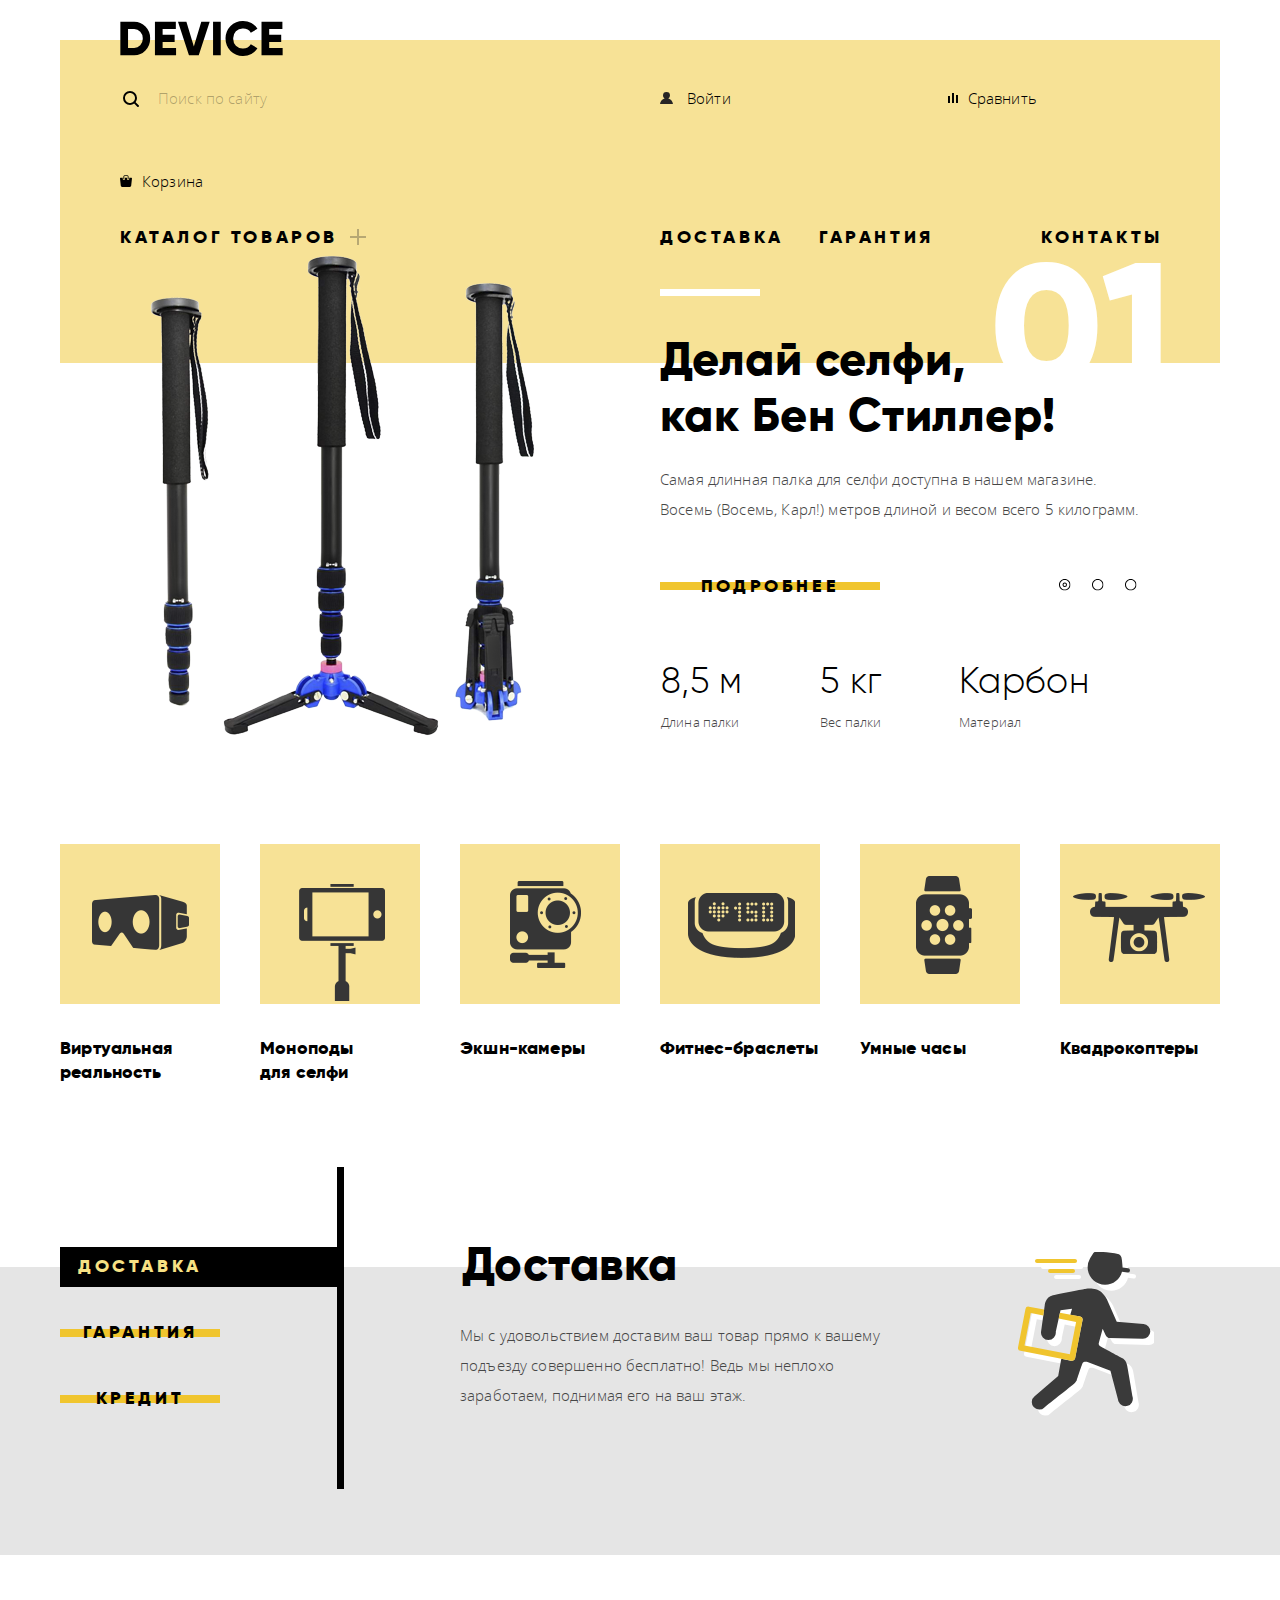
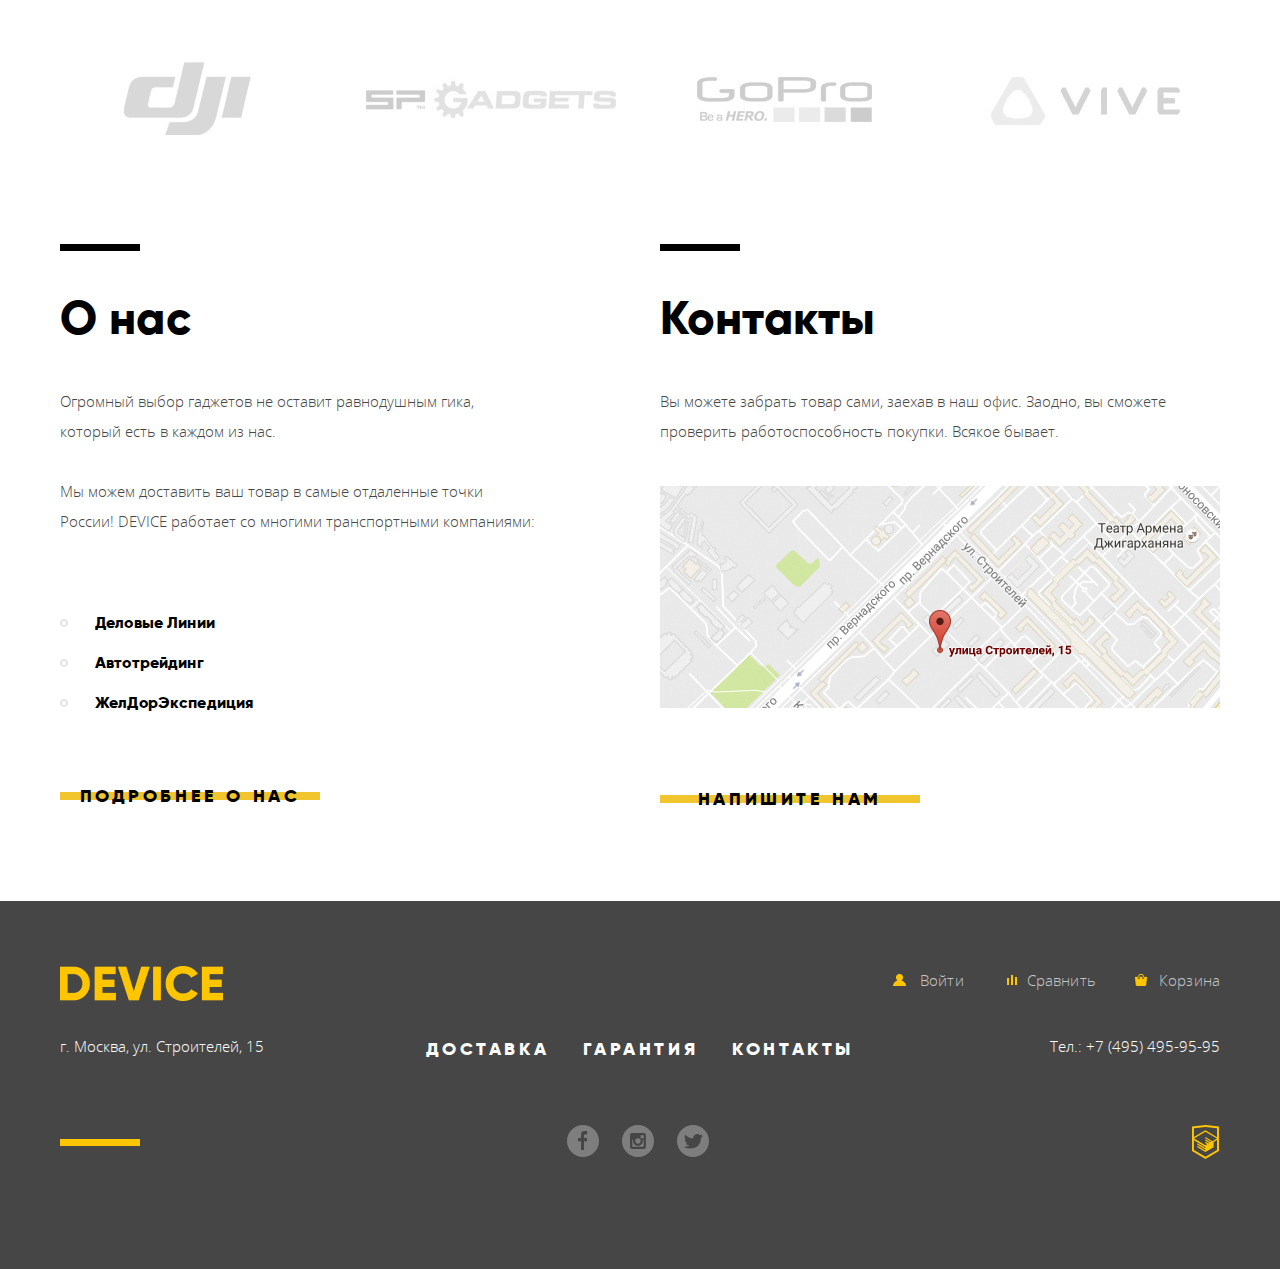
==== commit a1491cac: "Добавляет изменения согласно замечаниям" ====
--- a/index.html
+++ b/index.html
@@ -3,7 +3,7 @@
   <head>
     <meta charset="utf-8">
     <title>HTML Academy: Девайс</title>
-    <link rel="stylesheet" href="css/normalize.css">
+    <link rel="stylesheet" href="css/normalize.min.css">
     <link rel="stylesheet" href="css/style.min.css">
   </head>
   <body>
@@ -95,7 +95,8 @@
             <div class="promo-slider-right promo-slider-1">
               <span class="slider-item-number">01</span>
               <h3 class="slider-item-promo">Делай селфи,<br>как Бен Стиллер!</h3>
-              <p class="slider-item-desc">Самая длинная палка для селфи доступна в нашем магазине.<br>Восемь (Восемь, Карл!) метров длиной и весом всего 5 килограмм.</p>
+              <p class="slider-item-desc">Самая длинная палка для селфи доступна в нашем магазине.</p>
+              <p class="slider-item-desc">Восемь (Восемь, Карл!) метров длиной и весом всего 5 килограмм.</p>
               <a class="btn promo-btn" href="#">Подробнее</a>
               <table class="slider-item-table">
                 <tr class="slider-item-table-value">
@@ -117,7 +118,7 @@
             </div>
             <div class="promo-slider-right promo-slider-2">
               <span class="slider-item-number">02</span>
-              <h3 class="slider-item-promo">Худеем<br>правильно!</h3>
+              <h3 class="slider-item-promo">Худеем правильно!</h3>
               <p class="slider-item-desc">Мотивирующие фитнес-браслеты помогут найти в себе силы не пропускать занятия и соблюдать диету.</p>
               <a class="btn promo-btn" href="#">Подробнее</a>
               <table class="slider-item-table">
@@ -136,7 +137,7 @@
             </div>
             <div class="promo-slider-right promo-slider-3">
               <span class="slider-item-number">03</span>
-              <h3 class="slider-item-promo">Порхает как бабочка,<br>жалит как пчела!</h3>
+              <h3 class="slider-item-promo">Порхает как бабочка, жалит как пчела!</h3>
               <p class="slider-item-desc">Этот обычный, на первый взгляд, квадрокоптер оснащен мощным лазером, замаскированным под стандартную камеру.</p>
               <a class="btn promo-btn" href="#">Подробнее</a>
               <table class="slider-item-table">
@@ -175,7 +176,7 @@
               <div class="category-img-box">
                 <img class="category-img-monopod" src="img/monopod.png" width="86" height="117" alt="Моноподы для селфи">
               </div>
-              <h3 class="category-item-title">Моноподы <br>для селфи</h3>
+              <h3 class="category-item-title category-monopod">Моноподы для селфи</h3>
             </a>
           </li>
           <li class="category-item">
@@ -246,22 +247,22 @@
         <ul class="brands-list">
           <li class="brands-item">
             <a class="brands-link brands-link-dji" href="#">
-              <span class="visually-hidden">DJI</span>
+              <img src="img/dji.jpg" width="260" height="100" alt="Логотип DJI">
             </a>
           </li>
           <li class="brands-item">
             <a class="brands-link brands-link-spgadgets" href="#">
-              <span class="visually-hidden">SPGadgets</span>
+              <img src="img/spgadgets.jpg" width="260" height="100" alt="Логотип SPGadgets">
             </a>
           </li>
           <li class="brands-item">
             <a class="brands-link brands-link-gopro" href="#">
-              <span class="visually-hidden">GoPro</span>
+              <img src="img/gopro.jpg" width="260" height="100" alt="Логотип GoPro">
             </a>
           </li>
           <li class="brands-item">
             <a class="brands-link brands-link-vive" href="#">
-              <span class="visually-hidden">VIVE</span>
+              <img src="img/vive.jpg" width="260" height="100" alt="Логотип VIVE">
             </a>
           </li>
         </ul>
@@ -283,7 +284,9 @@
         <section class="contacts">
           <h2 class="about-title">Контакты</h2>
           <p class="contacts-p">Вы можете забрать товар сами, заехав в наш офис. Заодно, вы сможете проверить работоспособность покупки. Всякое бывает.</p>
-          <img class="contacts-map" src="img/map.jpg" width="560" height="222" alt="ул.Строителей, 15">
+          <a href="https://www.google.ru/maps/place/%D1%83%D0%BB.+%D0%A1%D1%82%D1%80%D0%BE%D0%B8%D1%82%D0%B5%D0%BB%D0%B5%D0%B9,+15,+%D0%9C%D0%BE%D1%81%D0%BA%D0%B2%D0%B0,+119311/@55.687031,37.5274293,17z/data=!3m1!4b1!4m5!3m4!1s0x46b54cf65f5c8955:0x694710ccd55501e!8m2!3d55.687031!4d37.529618" alt="Ссылка на Google Maps">
+            <img class="contacts-map" src="img/map.jpg" width="560" height="222" alt="ул.Строителей, 15">
+          </a>
           <a class="about-btn btn write-us" href="message.html">Напишите нам</a>
         </section>
       </div>
@@ -334,7 +337,9 @@
               <a class="footer-socials-link footer-socials-item-twitter" href="#" aria-label="Twitter"></a>
             </li>
           </ul>
-          <a class="footer-academy-logo" href="https://htmlacademy.ru/intensive/htmlcss" aria-label="Ссылка на сайт HTML Academy"></a>
+          <a class="footer-academy-logo" href="https://htmlacademy.ru/intensive/htmlcss" aria-label="Ссылка на сайт HTML Academy">
+            <img src="img/logo-html.svg" width="28" height="35" alt="Логотип HTML Academy">
+          </a>
         </div>
       </div>
     </footer>
--- a/css/style.min.css
+++ b/css/style.min.css
@@ -1 +1 @@
-@-webkit-keyframes bounce{0%{-webkit-transform:translateY(-2000px) translate(-50%,-50%);transform:translateY(-2000px) translate(-50%,-50%)}70%{-webkit-transform:translateY(30px) translate(-50%,-50%);transform:translateY(30px) translate(-50%,-50%)}90%{-webkit-transform:translateY(-10px) translate(-50%,-50%);transform:translateY(-10px) translate(-50%,-50%)}to{-webkit-transform:translateY(0) translate(-50%,-50%);transform:translateY(0) translate(-50%,-50%)}}@keyframes bounce{0%{-webkit-transform:translateY(-2000px) translate(-50%,-50%);transform:translateY(-2000px) translate(-50%,-50%)}70%{-webkit-transform:translateY(30px) translate(-50%,-50%);transform:translateY(30px) translate(-50%,-50%)}90%{-webkit-transform:translateY(-10px) translate(-50%,-50%);transform:translateY(-10px) translate(-50%,-50%)}to{-webkit-transform:translateY(0) translate(-50%,-50%);transform:translateY(0) translate(-50%,-50%)}}@-webkit-keyframes shake{0%,to{-webkit-transform:translate(-50%,-50%) translateX(0);transform:translate(-50%,-50%) translateX(0)}10%,30%,50%,70%,90%{-webkit-transform:translate(-50%,-50%) translateX(-10px);transform:translate(-50%,-50%) translateX(-10px)}20%,40%,60%,80%{-webkit-transform:translate(-50%,-50%) translateX(10px);transform:translate(-50%,-50%) translateX(10px)}}@keyframes shake{0%,to{-webkit-transform:translate(-50%,-50%) translateX(0);transform:translate(-50%,-50%) translateX(0)}10%,30%,50%,70%,90%{-webkit-transform:translate(-50%,-50%) translateX(-10px);transform:translate(-50%,-50%) translateX(-10px)}20%,40%,60%,80%{-webkit-transform:translate(-50%,-50%) translateX(10px);transform:translate(-50%,-50%) translateX(10px)}}@font-face{font-family:"Gilroy";font-weight:800;font-style:normal;src:url(../fonts/gilroyextrabold.woff2) format("woff2"),url(../fonts/gilroyextrabold.woff) format("woff")}@font-face{font-family:"Gilroy";font-weight:300;font-style:normal;src:url(../fonts/gilroylight.woff2) format("woff2"),url(../fonts/gilroylight.woff) format("woff")}@font-face{font-family:"OpenSans";font-weight:400;font-style:normal;src:url(../fonts/opensans.woff2) format("woff2"),url(../fonts/opensans.woff) format("woff")}@font-face{font-family:"OpenSans";font-weight:300;font-style:normal;src:url(../fonts/opensanslight.woff2) format("woff2"),url(../fonts/opensanslight.woff) format("woff")}body{margin:0;padding:0;font-family:"OpenSans","Arial",sans-serif;font-weight:400;font-size:16px;letter-spacing:.15px;background-color:#fff}a{text-decoration:none;color:#000}img{max-width:100%;height:auto}.visually-hidden{position:absolute;width:1px;height:1px;margin:-1px;padding:0;border:0;clip:rect(0 0 0 0);overflow:hidden}.container{width:1160px;margin:0 auto}.btn,.header{position:relative;color:#000}.btn{display:inline-block;text-align:center;vertical-align:center;font-family:"Gilroy","Arial",sans-serif;font-weight:800;font-size:18px;line-height:24px;text-transform:uppercase;letter-spacing:3.6px;z-index:5}.btn::before{content:"";position:absolute;left:0;top:50%;transform:translateY(-50%);width:100%;height:8px;background-color:#f0c52e;z-index:-1}.btn:hover::before{top:10px;height:40px;transition:all .3s linear}.btn:active{color:rgba(0,0,0,.3)}.header{width:1040px;min-height:186px;margin-top:40px;padding:0 60px;background-color:#f7e296}.header-logo img{position:absolute;top:-19px;left:60px}.header-logo img:hover{opacity:.6}.header-logo img:active{opacity:.3}.header-user-list{display:flex;flex-wrap:wrap;margin:0;padding:0}.header-user-item{margin-top:33px;font-family:"OpenSans","Arial",sans-serif;font-size:15px;font-weight:300;line-height:2;letter-spacing:.15px;color:#000;list-style:none}.header-search{position:relative;display:flex;flex-wrap:wrap;align-items:flex-end;width:540px}.header-search-input{width:317px;height:50px;margin-left:38px;padding:0;text-align:left;font-size:15px;font-weight:300;line-height:30px;letter-spacing:.15px;border:0;color:#000;outline:0;background-color:transparent;cursor:pointer}.header-search-label{position:absolute;left:3px;top:18px;width:18px;height:18px;background-image:url(../img/search.svg);background-repeat:no-repeat;cursor:pointer}.header-search-input::placeholder{color:rgba(0,0,0,.3);font-size:15px;font-weight:300;line-height:30px;letter-spacing:.15px}.header-search-input::-moz-placeholder{padding-top:20px;color:rgba(0,0,0,.3);font-size:15px;font-weight:300;line-height:50px;letter-spacing:.15px}.header-search-input::-webkit-input-placeholder{color:rgba(0,0,0,.3);font-size:15px;font-weight:300;line-height:30px}.header-search-input:-ms-input-placeholder{color:rgba(0,0,0,.3);font-size:15px;font-weight:300;line-height:30px}.header-search-input:hover::placeholder{color:rgba(0,0,0,.6);font-size:15px;font-weight:300;line-height:30px}.header-search-input:hover::-webkit-input-placeholder{color:rgba(0,0,0,.6);font-size:15px;font-weight:300;line-height:30px}.header-search-input:hover::-moz-placeholder{padding-top:20px;color:rgba(0,0,0,.6);font-size:15px;font-weight:300;line-height:50px}.header-search-input:hover:-ms-input-placeholder{color:rgba(0,0,0,.6);font-size:15px;font-weight:300;line-height:30px}.header-search-input:focus{color:#000}.header-search-input:focus::placeholder{opacity:0}.header-search-input:focus::-webkit-input-placeholder,.message input:focus::-webkit-input-placeholder,.message textarea:focus::-webkit-input-placeholder{opacity:0}.header-search-input:focus:-ms-input-placeholder,.header-search-input:focus::-ms-input-placeholder,.message input:focus:-ms-input-placeholder,.message input:focus::-ms-input-placeholder,.message textarea:focus:-ms-input-placeholder,.message textarea:focus::-ms-input-placeholder{opacity:0}.header-search-label::before{content:"";position:absolute;top:30px;left:0;display:none;width:352px;height:2px;background-color:#000}.header-search-input:focus~.header-search-label::before{display:block}.header-search-btn{display:none;width:85px;min-height:49px;color:#000;background-color:transparent;font-size:15px;font-weight:300;line-height:2;letter-spacing:.15px;border:2px solid #000;cursor:pointer}.header-search-input:focus~.header-search-btn{display:block;color:#000;background-color:transparent}.header-search-input:focus~.header-search-btn:hover{display:block;color:#fff;background-color:#000}.header-search-input~.header-search-btn:active{display:block;color:rgba(255,255,255,.3);background-color:#000}.link-enter{margin-top:43px}.header-user-item-enter{position:relative;padding-left:27px;margin-right:217px}.header-user-item-enter::before{content:"";position:absolute;left:0;top:50%;transform:translateY(-50%);width:13px;height:12px;background-image:url(../img/enter.svg);background-repeat:no-repeat;cursor:pointer}.link-compare{margin-top:43px}.header-user-item-compare{position:relative;padding-left:20px;margin-right:40px}.header-user-item-compare::before{left:0;width:10px;height:10px;background-image:url(../img/compare.svg)}.link-cart{margin-top:43px}.header-user-item-cart{position:relative;padding-left:22px}.header-menu-catalog-link::after,.header-user-item-cart::before,.header-user-item-compare::before{content:"";position:absolute;top:50%;transform:translateY(-50%);background-repeat:no-repeat;cursor:pointer}.header-user-item-cart::before{left:0;width:12px;height:12px;background-image:url(../img/cart.svg)}.header-user-list a{color:#000}.header-user-list a:hover{color:rgba(0,0,0,.6)}.header-user-list a:active{color:rgba(0,0,0,.3)}.header-menu-list{display:flex;flex-wrap:wrap;margin:0;padding:0;font-family:"Gilroy","Arial",sans-serif;font-weight:800;font-size:18px;line-height:1.33;letter-spacing:3.6px;text-transform:uppercase;color:#000;list-style:none}.header-menu-catalog{width:540px}.header-menu-item{margin-top:30px}.header-menu-delivery{width:159px}.header-menu-warranty{width:222px}.header-menu-contacts{width:119px}.header-menu-list a:hover{color:rgba(0,0,0,.6)}.header-menu-list a:active{color:rgba(0,0,0,.3)}.header-menu-catalog-link{position:relative;padding:0 28px 0 0;margin:0 223px 0 0}.header-menu-catalog-link::after{right:0;width:16px;height:16px;background-image:url(../img/plus.svg);opacity:.3}.header-submenu{display:none}.header-submenu::before{content:"";position:absolute;left:60px;top:-35px;width:250px;height:40px}.header-menu-catalog-link:hover~.header-submenu,.header-submenu:hover{position:absolute;left:0;display:flex;width:1120px;min-height:136px;margin-top:30px;background-color:#f7e296;list-style:none;z-index:5}.header-submenu-list{display:flex;flex-direction:column;flex-wrap:wrap;width:200px;margin:0;padding:0;font-family:"OpenSans","Arial",sans-serif;font-size:15px;font-weight:300;letter-spacing:.15px;color:#000;text-transform:none;list-style:none}.first-column{width:240px;margin-left:20px}.header-submenu-item{padding-bottom:17px}.header-menu-item a:hover,.header-submenu-item a:hover{color:rgba(0,0,0,.6)}.header-menu-item a:active,.header-submenu-item a:active{color:rgba(0,0,0,.3)}.header-menu-catalog-link:hover::after{opacity:.3}.slider,.slider-list{position:relative;min-height:500px}.slider-list{min-height:505px;margin:0;padding:0;list-style:none}.slider-item{display:none}.slider-item::before{content:"";position:absolute;width:100%;min-height:113px;background-color:#f7e296;z-index:-5}.promo-slider-left,.promo-slider-right{width:560px}.promo-slider-left{display:flex;justify-content:center;align-items:center;margin-right:40px}.promo-slider-1 img{margin-top:2px;margin-left:4px}.promo-slider-2 img{margin-top:14px;margin-left:17px}.promo-slider-3 img{margin-top:-10px;margin-left:28px}.promo-slider-right{position:relative}.slider-item-number,.slider-item-promo{font-family:"Gilroy","Arial",sans-serif;font-weight:800}.slider-item-number{font-size:179px;line-height:179px;letter-spacing:1.79px;color:#fff}.promo-slider-1 .slider-item-number{position:absolute;top:-13px;left:330px}.promo-slider-2 .slider-item-number{position:absolute;top:-13px;left:305px}.promo-slider-3 .slider-item-number{position:absolute;top:-13px;left:302px}.slider-item-promo{position:relative;margin:2px 0 0;padding-top:80px;padding-bottom:0;font-size:47px;line-height:1.19;letter-spacing:.47px}.slider-item-promo::before{content:"";position:absolute;top:37px;left:0;width:100px;height:7px;background-color:#fff}.slider-item-desc{width:485px;margin-top:20px;font-family:"OpenSans","Arial",sans-serif;font-weight:300;font-size:15px;line-height:30px;color:#464646}.promo-slider-2 .slider-item-desc,.promo-slider-3 .slider-item-desc{width:460px}.promo-btn{width:220px;margin-top:35px}.slider-item-table{padding:0;margin:57px 0 0 -2px}.slider-item-table-value td{width:155px;padding-bottom:3px;text-align:left;font-family:"Gilroy","Arial",sans-serif;font-weight:300;font-size:36px;line-height:1.33;letter-spacing:.36px}.slider-item-table-value td:nth-child(2){width:135px}.promo-slider-2 td{width:170px}.slider-item-table-desc th{text-align:left;font-family:"OpenSans","Arial",sans-serif;font-weight:300;font-size:13px;line-height:1.54;letter-spacing:.13px;color:#464646}.header-slider-controls-list{position:absolute;right:77px;bottom:142px;display:flex;justify-content:space-between;width:90px;list-style:none}.header-slider-controls-list label{display:block;width:24px;height:24px;background-image:url(../img/slider-button.svg);background-repeat:no-repeat;transform:scale(.5);cursor:pointer}.product-1:checked~.slider-list .slide-1,.product-2:checked~.slider-list .slide-2,.product-3:checked~.slider-list .slide-3{display:flex;flex-wrap:wrap;justify-content:space-between}.product-1:checked~.header-slider-controls-list label[for=product-1],.product-2:checked~.header-slider-controls-list label[for=product-2],.product-3:checked~.header-slider-controls-list label[for=product-3]{background-image:url(../img/slider-button-active.svg)}.category-list{display:flex;flex-direction:row;flex-wrap:wrap;justify-content:space-between;padding:0;margin:89px 0 0;list-style:none}.category-item-pic{display:flex;flex-direction:column;flex-wrap:wrap;width:160px;font-family:"Gilroy","Arial",sans-serif;font-weight:800;font-size:18px;line-height:24px;letter-spacing:.15px}.category-img-box{display:flex;justify-content:center;align-items:center;width:160px;height:160px;background-color:rgba(240,197,46,.5);pointer-events:none}.category-item-pic:hover .category-img-box{background-color:#f0c52e}.category-item-pic:active img{opacity:.3;pointer-events:none}.category-item-pic:active .category-item-title{color:rgba(0,0,0,.3);pointer-events:none}.category-item-title:active{color:rgba(0,0,0,.3)}.category-item-title{position:relative;width:160px;padding-top:15px;font-size:18px;font-weight:800;line-height:1.33;letter-spacing:.18px}.category-img-reality{padding-bottom:2px}.category-img-monopod{padding-top:38px;padding-left:3px}.category-img-camera{padding-left:10px;padding-top:2px}.category-img-tracker{padding-left:3px;padding-top:4px}.category-img-watch{padding-left:7px;padding-top:2px}.category-img-quadcopter{padding-right:2px;padding-top:7px}.services{position:relative;min-height:390px;margin-top:62px}.services-slider-controls-label::before,.services::before{content:"";position:absolute;left:0;top:102px;width:100%;height:288px;background-color:#e5e5e5;z-index:-1}.services-wrap{display:flex}.services-slider-list{margin:0;padding:0;list-style:none}.services-slider-item{position:relative;width:460px;margin:0;padding:0}.services-slider-controls-list{position:relative;width:280px;margin:0;padding:80px 0 0;list-style:none}.service-item-title,.services-slider-controls-label{font-family:"Gilroy","Arial",sans-serif;font-weight:800;color:#000}.services-slider-controls-label{position:relative;display:block;width:160px;margin:0 0 22px;padding:10px 0;font-size:18px;line-height:1.33;letter-spacing:3.6px;text-align:center;text-transform:uppercase;cursor:pointer}.services-slider-controls-label:active{color:#f7e184}.services-slider-controls-label::before{top:50%;transform:translateY(-50%);width:160px;height:8px;background-color:#f0c52e}.services-slider-controls-label:hover::before{top:50%;height:40px;transition:all .3s linear}.services-slider-controls-label:active::before{content:"";position:absolute;top:50%;left:0;transform:translateY(-50%);z-index:-1;width:160px;height:40px;background-color:#000}.services-slider-controls-label::after{content:"";position:absolute;top:-78px;left:277px;z-index:-1;width:7px;height:190px;background-color:#000}.service-item-title{padding-top:29px;padding-left:122px;margin-bottom:31px;font-size:47px;line-height:1.02;letter-spacing:.47px;text-align:left}.service-item-desc{width:460px;padding-left:120px;font-family:"OpenSans","Arial",sans-serif;font-size:15px;font-weight:300;line-height:2;letter-spacing:.15px;text-align:left;color:#464646}.services-slider-credit p{width:435px}.services-slider-delivery::before{content:"";position:absolute;top:40px;left:678px;width:136px;height:164px;background-image:url(../img/delivery.svg);background-repeat:no-repeat}.services-slider-credit::before,.services-slider-warranty::before{content:"";position:absolute;top:17px;left:662px;width:171px;height:194px;background-image:url(../img/warranty.svg);background-repeat:no-repeat}.services-slider-credit::before{top:16px;left:655px;width:156px;height:186px;background-image:url(../img/credit.svg);z-index:5}.services-slider[id=services-control-1]:checked~.services-slider-controls-list label[for=services-control-1],.services-slider[id=services-control-2]:checked~.services-slider-controls-list label[for=services-control-2],.services-slider[id=services-control-3]:checked~.services-slider-controls-list label[for=services-control-3]{color:#f7e184}.services-slider[id=services-control-1]:checked~.services-slider-controls-list label[for=services-control-1]::before,.services-slider[id=services-control-2]:checked~.services-slider-controls-list label[for=services-control-2]::before,.services-slider[id=services-control-3]:checked~.services-slider-controls-list label[for=services-control-3]::before{top:50%;z-index:-1;width:280px;height:40px;margin:0;color:#f7e184;background-color:#000;display:block}.services-slider[id=services-control-1]:checked~.services-slider-list>.services-slider-credit,.services-slider[id=services-control-1]:checked~.services-slider-list>.services-slider-warranty,.services-slider[id=services-control-2]:checked~.services-slider-list>.services-slider-credit,.services-slider[id=services-control-2]:checked~.services-slider-list>.services-slider-delivery,.services-slider[id=services-control-3]:checked~.services-slider-list>.services-slider-delivery,.services-slider[id=services-control-3]:checked~.services-slider-list>.services-slider-warranty{display:none}.brands{margin-top:85px}.brands-list{display:flex;flex-direction:row;flex-wrap:wrap;justify-content:space-between;margin:0;padding:0;list-style:none}.brands-item{display:flex;flex-direction:column;justify-content:center;width:260px;height:120px}.brands-link{width:260px;height:100px;opacity:1}.brands-link-dji{background-image:url(../img/dji.jpg);transition:all .3s linear}.brands-link-dji:hover,.brands-link-spgadgets{background-image:url(../img/dji-active.jpg);transition:all .3s linear}.brands-link-spgadgets{background-image:url(../img/spgadgets.jpg)}.brands-link-spgadgets:hover{background-image:url(../img/spgadgets-active.jpg);transition:all .3s linear}.brands-link-gopro,.brands-link-gopro:hover{background-image:url(../img/gopro.jpg);transition:all .3s linear}.brands-link-gopro:hover{background-image:url(../img/gopro-active.jpg)}.brands-link-vive,.brands-link-vive:hover{background-image:url(../img/vive.jpg);transition:all .3s linear}.brands-link-vive:hover{background-image:url(../img/vive-active.jpg)}.about-contacts{display:flex;flex-direction:row;justify-content:space-between;min-height:657px}.about,.contacts{display:flex;flex-direction:column;align-items:flex-start;padding-bottom:90px}.about-title{position:relative;padding-top:95px;font-family:"Gilroy","Arial",sans-serif;font-weight:800;font-size:47px;line-height:48px;letter-spacing:.15px}.about-title::before{content:"";position:absolute;top:45px;left:0;width:80px;height:7px;background-color:#000}.about-info,.contacts-p{margin:0;padding:5px 0 0;font-weight:300;font-size:15px;line-height:30px;letter-spacing:normal;color:#464646}.about-info{width:460px}.about p{padding-bottom:25px}.about p:last-of-type{width:475px}.contacts-p{width:520px;padding-bottom:40px}.about-delivery-list{margin:0;padding:42px 0 61px;list-style:none}.about-delivery-item{position:relative;padding-left:35px;font-family:"Gilroy","Arial",sans-serif;font-weight:800;font-size:16px;line-height:40px;color:#000}.about-delivery-item::before,.footer-user-item-cart::before,.footer-user-item-compare::before,.footer-user-item-login::before{content:"";position:absolute;left:0;top:50%;transform:translateY(-50%);width:8px;height:8px;background-image:url(../img/list-sign.png);background-repeat:no-repeat}.contacts-map{cursor:pointer}.about-btn{width:260px}.contacts img{padding-bottom:76px}.footer,.footer-center{display:flex;flex-wrap:wrap}.footer{width:100%;background-color:#464646}.footer-center{flex-direction:column;padding-top:45px;min-height:323px}.footer-first-line{display:flex;flex-direction:row;flex-wrap:wrap;justify-content:space-between}.footer-logo img{padding-top:20px}.footer-academy-logo:hover::before,.footer-logo img:hover{opacity:.6}.footer-academy-logo:active::before,.footer-logo img:active{opacity:.3}.footer-user-list{display:flex;flex-wrap:wrap;max-width:485px;list-style:none}.footer-user-item a{font-family:"OpenSans","Arial",sans-serif;font-size:15px;font-weight:300;line-height:2.4;letter-spacing:.15px;color:rgba(255,255,255,.7)}.footer-services-item a,.footer-user-item a:hover{color:#fff}.footer-user-item a:active{color:rgba(255,255,255,.3)}.footer-user-item-cart{position:relative;padding-left:24px}.footer-user-item-cart::before,.footer-user-item-compare::before,.footer-user-item-login::before{width:12px;height:12px;background-image:url(../img/cart-yellow.png);cursor:pointer}.footer-user-item-compare{position:relative;padding-left:20px;margin-right:39px}.footer-user-item-compare::before,.footer-user-item-login::before{width:10px;height:10px;background-image:url(../img/compare-yellow.png)}.footer-user-item-login{position:relative;padding-left:27px;margin-right:43px}.footer-user-item-login::before{width:13px;height:12px;background-image:url(../img/enter-yellow.png)}.footer-second-line{display:flex;flex-wrap:wrap;justify-content:space-between}.footer-address,.footer-phone{font-family:"OpenSans","Arial",sans-serif;font-size:15px;font-weight:300;line-height:2;letter-spacing:normal;color:#fff;position:relative;padding-top:2px}.footer-address::before{content:"";position:absolute;left:0;top:110px;width:80px;height:7px;background-color:#ffc600}.footer-phone{padding-top:17px}.footer-phone:active,.footer-phone:hover{color:#fff;opacity:1}.footer-services-list{display:flex;flex-wrap:wrap;width:440px;padding-top:6px;margin-left:-63px;font-family:"Gilroy","Arial",sans-serif;font-weight:800;font-size:18px;line-height:1.33;text-transform:uppercase;letter-spacing:3.6px;list-style:none}.footer-services-item{margin-right:34px;margin-bottom:10px}.footer-services-list .footer-services-item:last-child,.footer-socials-list .footer-socials-item:last-child{margin-right:0}.footer-services-item a:hover{color:rgba(255,255,255,.6)}.footer-services-item a:active{color:rgba(255,255,255,.3)}.footer-third-line{display:flex;flex-wrap:wrap;justify-content:flex-end}.footer-academy-logo{position:relative;min-width:28px;min-height:35px;margin-top:35px}.footer-academy-logo::before{content:"";position:absolute;left:0;top:0;min-width:28px;min-height:35px;background-image:url(../img/logo-html.svg);background-repeat:no-repeat}.footer-socials-list{display:flex;flex-wrap:wrap;width:142px;margin-top:5px;padding-top:30px;margin-right:483px;list-style:none}.footer-socials-item{position:relative;width:32px;height:32px;margin-bottom:15px;margin-right:23px}.footer-socials-item-fb::before,.footer-socials-item-insta::before,.footer-socials-item-twitter::before{content:"";position:absolute;left:0;top:50%;transform:translateY(-50%);width:32px;height:32px;background-image:url(../img/facebook.svg);opacity:.3}.footer-socials-item-insta::before,.footer-socials-item-twitter::before{background-image:url(../img/instagram.svg)}.footer-socials-item-twitter::before{background-image:url(../img/twitter.svg)}.footer-socials-item-fb:hover::before,.footer-socials-item-insta:hover::before,.footer-socials-item-twitter:hover::before{opacity:.6}.footer-socials-item-fb:active::before,.footer-socials-item-insta:active::before,.footer-socials-item-twitter:active::before{opacity:.1}.popup{position:fixed;top:50%;left:50%;transform:translate(-50%,-50%);box-shadow:0 10px 20px rgba(4,6,6,.2);z-index:10}.message{display:none}.message-active,.message-error{-webkit-animation-duration:.6s;animation-duration:.6s}.message-active{display:block;width:760px;min-height:386px;padding:95px 100px 76px;background-color:#fff;-webkit-animation-name:bounce;animation-name:bounce}.message-error{-webkit-animation-name:shake;animation-name:shake}.popup-form,.popup-form-field{display:flex;flex-wrap:wrap}.popup-form-field{flex-direction:column;margin:0}.popup-form-field:first-child{margin-right:35px}.popup-form-label{margin:0;padding-bottom:6px;font-family:"Gilroy","Arial",sans-serif;font-size:18px;font-weight:800;line-height:1.33;letter-spacing:normal;color:#000}.popup-form-input{width:341px;height:50px;padding-left:19px;font-weight:400;font-size:14px;line-height:18px;font-family:"Open Sans","Arial",sans-serif;color:#464646;background-color:rgba(230,230,230,.5);border:0}.popup-form-input-message{padding-left:19px;padding-top:15px}.message textarea:hover,.popup-form-input:hover{background-color:rgba(230,230,230,.8)}.popup-form-input:focus{width:335px;height:44px;background-color:#fff;border:3px solid rgba(240,197,46,.5)}.message input:invalid{background-color:#edb5b5}.message input::-webkit-input-placeholder,.message textarea::-webkit-input-placeholder{color:rgba(70,70,70,.4)}.message input:-ms-input-placeholder,.message input::-ms-input-placeholder{color:rgba(70,70,70,.4)}.message input::placeholder{color:rgba(70,70,70,.4)}.popup-form-input::-moz-placeholder{color:rgba(70,70,70,.4)}.message input:focus::placeholder{opacity:0}.popup-form p:nth-child(3){padding-top:33px}.message textarea{width:741px;height:156px;font-size:14px;line-height:18px;color:#464646;background-color:rgba(230,230,230,.5);border:0}.message textarea:focus{width:735px;height:150px;background-color:#fff;border:3px solid rgba(240,197,46,.5)}.message textarea:-ms-input-placeholder,.message textarea::-ms-input-placeholder{color:rgba(70,70,70,.4)}.message textarea::placeholder{color:rgba(70,70,70,.4)}.message textarea:-moz-placeholder{padding-top:18px;color:rgba(70,70,70,.4)}.message textarea:focus::placeholder{padding-top:15px;opacity:0}.message textarea:focus::-moz-placeholder{padding-top:15px;opacity:0}.message-btn{width:200px;margin-top:45px;background:0 0;border:0;cursor:pointer}.about-btn-close,.map-btn-close{position:absolute;top:22px;right:22px;width:55px;height:55px;background-color:#f0c52e;border:0;border-radius:50%;opacity:.5;cursor:pointer}.about-btn-close::after,.about-btn-close::before,.map-btn-close::after,.map-btn-close::before{content:"";position:absolute;top:50%;left:50%;width:2px;height:30px;background-color:#fff;transform:translate(-50%,-50%) rotate(45deg)}.about-btn-close::after,.map-btn-close::after{transform:translate(-50%,-50%) rotate(135deg)}.about-btn-close:hover,.map-btn-close:hover{opacity:1}.about-btn-close:active,.map-btn-close:active{opacity:.3}.map{display:none}.map-active{display:block;width:960px;height:560px;-webkit-animation-name:bounce;animation-name:bounce;-webkit-animation-duration:.6s;animation-duration:.6s}.link-user{margin-top:43px;font-family:"OpenSans","Arial",sans-serif;font-size:15px;font-weight:300;letter-spacing:.15px;color:#000}.header-user-item-user{position:relative;padding:0 0 0 27px;margin:0 15px 0 0}.breadcrumbs-item::after,.header-user-item-user::before{content:"";position:absolute;top:50%;transform:translateY(-50%)}.header-user-item-user::before{left:0;width:13px;height:12px;background-image:url(../img/enter.svg);background-repeat:no-repeat;cursor:pointer}.header-user-item-button{border:0;background-color:transparent;padding:0;margin:0 65px 0 0;width:44px;color:rgba(0,0,0,.3);cursor:pointer}.catalog-headline{display:flex;flex-wrap:wrap;flex-direction:column}.headline{margin:37px 0 24px 60px;font-family:"Gilroy","Arial",sans-serif;font-weight:800;font-size:47px;line-height:48px;letter-spacing:.15px}.breadcrumbs-list{display:flex;flex-direction:row;padding:0;margin:0 0 46px 60px}.breadcrumbs-item{position:relative;padding-right:20px;margin-right:20px;list-style:none}.breadcrumbs-item::after{right:0;width:4px;height:7px;background-image:url(../img/arrow.png)}.breadcrumbs-item:last-child::after{display:none}.breadcrumbs-item a{font-weight:300;font-size:14px;line-height:24px;color:rgba(0,0,0,.3);cursor:pointer}.breadcrumbs-item:last-child a:active,.breadcrumbs-item:last-child a:hover{color:rgba(0,0,0,.3)}.breadcrumbs-item a:hover{color:rgba(0,0,0,.6)}.breadcrumbs-item a:active{color:rgba(0,0,0,.1)}.catalog-main-wrapper{display:flex;width:100%;margin:0;padding:0}.filter-flex{display:flex;flex-direction:column;align-items:flex-end;width:calc(((100% - 1160px)/2) + 328px);background-color:#eee}.filter-header{width:100%;margin:0;padding-right:180px;padding-top:23px;padding-bottom:23px;text-align:right;font-family:"Gilroy","Arial",sans-serif;font-size:16px;font-weight:800;line-height:1.5;letter-spacing:3.2px;text-transform:uppercase;color:#000;background-color:#dbdbdb}.filter-form{margin-top:81px;margin-right:67px}.filter-form-fieldset{width:202px;margin:0;padding:0;border:0}.filter-item-price{margin-bottom:5px}.filter-item-bluetooth{margin-top:42px}.filter-form,.filter-range{display:flex;flex-direction:column}.filter-range{padding-bottom:40px}.filter-range-controls{position:relative;display:flex;flex-direction:column}.filter-range-scale{height:2px;background-color:#dbdbdb}.filter-range-bar{width:60%;height:2px;background-color:#91c92f}.filter-range-toggle{position:absolute;width:4px;height:4px;background-color:#ababab;border:8px solid #fff;border-radius:50%;box-shadow:0 2px 1px #dadada;cursor:pointer}.filter-range-toggle:active{width:4px;height:4px;border:9px solid #fff}.filter-range-toggle-min{top:-10px;left:-4px}.filter-range-toggle-max{top:-10px;left:109px}.filter-range-input,.filter-range-label{font-weight:300;font-size:14px;line-height:24px;font-family:"Gilroy","Arial",sans-serif;color:rgba(0,0,0,.2);letter-spacing:0}.filter-range-input{width:70px;height:25px;margin:0;padding:0;background:0 0;border:0}.filter-range-price{padding-top:10px}.filter-form-fieldset legend{position:relative;margin:0;padding-bottom:18px;font-weight:800;font-size:18px;line-height:24px;font-family:"Gilroy","Arial",sans-serif;color:#000}.filter-form-fieldset legend::before{content:"";position:absolute;left:0;top:-12px;width:201px;height:2px;background-color:#000}.filter-form-fieldset:first-child legend{padding-bottom:35px}.filter-form-checkbox-list{margin:0;list-style:none}.filter-form-label{position:relative;font-size:14px;line-height:40px;color:#000;letter-spacing:.14px;cursor:pointer}.filter-form-checkbox:checked:disabled+.filter-form-label,.filter-form-checkbox:disabled+.filter-form-label,.filter-form-radio:checked:disabled+.filter-form-radio-label,.filter-form-radio:disabled+.filter-form-radio-label{color:#a6a6a6}.filter-form-checkbox:checked:disabled+.filter-form-label::after,.filter-form-checkbox:checked:disabled+.filter-form-label::before,.filter-form-checkbox:disabled+.filter-form-label::before{opacity:.25}.filter-form-label::after,.filter-form-label::before{content:"";position:absolute;bottom:-2px;left:-40px;width:23px;height:23px;background-image:url(../img/checkbox.svg)}.filter-form-label::after{display:none;width:27px;background-image:url(../img/checkbox-active.svg)}.filter-form-checkbox:checked+.filter-form-label::before{display:none}.filter-form-checkbox:checked+.filter-form-label::after,.filter-form-radio:checked+.filter-form-radio-label::after{display:block}.filter-form-label:hover::after,.filter-form-label:hover::before,.filter-form-radio-label:hover::after,.filter-form-radio-label:hover::before{opacity:.6}.filter-form-radio-list{margin:0;padding:0 0 40px;list-style:none}.filter-form-radio-item{padding-left:39px}.filter-form-radio-label{position:relative;font-size:14px;line-height:40px;color:#000;letter-spacing:.14px;cursor:pointer}.filter-form-radio-label::before{content:"";position:absolute;bottom:-2px;left:-40px;box-sizing:border-box;width:25px;height:25px;border:4px solid #000;border-radius:12.5px}.filter-form-radio-label::after{content:"";position:absolute;top:4px;left:-32px;display:none;width:9px;height:9px;background-color:#000;border-radius:4.5px}.filter-form-radio:checked:disabled+.filter-form-radio-label::before,.filter-form-radio:disabled+.filter-form-radio-label::before{opacity:.25}.filter-form-radio-label:active::before{opacity:1}.filter-btn{width:200px;background:0 0;border:0;cursor:pointer;z-index:1}.catalog-flex{display:flex;flex-direction:column;align-items:flex-start;width:calc(((100% - 1160px)/2) + 832px)}.sort-header{display:flex;flex-wrap:wrap;width:100%;min-height:70px;background-color:#ebebeb}.sort-sign{width:198px;padding-left:74px;margin-top:23px;font-family:"Gilroy","Arial",sans-serif;font-size:16px;font-weight:800;line-height:1.5;letter-spacing:3.2px;text-transform:uppercase;color:#000}.sort-type-list{display:flex;flex-wrap:wrap;width:500px;margin:0;padding:0;list-style:none}.sort-type-item{padding-top:25px;margin-right:30px}.sort-type-link,.sort-type-link--active{font-family:"OpenSans","Arial",sans-serif;font-size:14px;font-weight:300;letter-spacing:normal;line-height:1.29;cursor:pointer}.sort-type-link{color:rgba(0,0,0,.3)}.sort-type-link--active{color:#000}.sort-type-link--active:hover,.sort-type-link:hover{color:rgba(0,0,0,.6)}.sort-type-link:active{color:#000}.sort-direction-list{display:flex;padding:30px 0 0;margin:0 0 0 18px;list-style:none}.sort-direction-item{position:relative;width:11px;height:10px}.sort-direction-item:not(:last-child){padding-right:19px}.sort-direction-link--active::before,.sort-direction-link::before{content:"";position:absolute;left:0;top:50%;transform:translateY(-50%);width:11px;height:10px;background-image:url(../img/icon-up.png);background-repeat:no-repeat;opacity:.2}.sort-direction-link--active:hover::before,.sort-direction-link:hover::before{opacity:.4}.sort-direction-link--active:active::before,.sort-direction-link:active::before{opacity:1}.sort-direction-link::before{background-image:url(../img/icon-down.png);opacity:1}.catalog-list,.catalog-wrapper{display:flex;flex-wrap:wrap;justify-content:space-between}.catalog-wrapper{width:800px;padding-left:32px}.catalog-list{margin:70px 0 0;list-style:none}.catalog-item{width:360px;margin-right:20px}.catalog-item:nth-child(2n){margin-right:0}.catalog-item-desc{position:relative;cursor:pointer}.catalog-item-desc img{width:360px}.catalog-item-info{display:flex;flex-wrap:wrap;justify-content:space-between;margin-bottom:30px}.catalog-item-desc-title{width:260px;padding-top:10px;font-family:"Gilroy","Arial",sans-serif;font-size:18px;font-weight:800;line-height:1.33;letter-spacing:.18px;text-align:left;color:#000}.catalog-title-short{width:150px}.catalog-item-desc-price{padding-top:28px;font-family:"Gilroy","Arial",sans-serif;font-size:16px;font-weight:300;line-height:1.5;letter-spacing:.16px;color:#464646}.catalog-item-hover{display:none}.catalog-item-desc:hover .catalog-item-hover{position:absolute;top:0;left:0;display:flex;flex-direction:column;justify-content:center;align-items:center;width:360px;height:380px;margin:0;padding:0;list-style:none;text-align:center;background-color:rgba(238,238,238,.7)}.catalog-btn{width:200px;margin-top:50px;margin-bottom:33px}.catalog-item-add{font-size:13px;font-weight:300;line-height:2.77px;letter-spacing:.13px;color:#000;opacity:.5}.catalog-item-add:hover{opacity:1}.catalog-item-add:active{opacity:.2}.catalog-item-new{position:absolute;top:29px;right:27px;box-sizing:border-box;width:60px;height:60px;font-weight:800;font-size:14px;line-height:60px;font-family:"Gilroy","Arial",sans-serif;text-align:center;color:#000;text-transform:uppercase;border:2px solid #000;border-radius:50%;opacity:.2}.pagination-list{display:flex;justify-content:space-between;align-items:center;width:760px;min-height:70px;padding:0;margin:-10px 0 77px 72px;list-style:none;background-color:rgba(0,0,0,.08)}.pagination-list-control-prev{display:block;width:66px;padding:24px 30px 22px;margin-right:185px}.pagination-control-next{display:block;width:77px;padding:24px 28px 22px 32px;margin-left:170px;text-align:right}.pagination-list-control{font-weight:800;font-size:16px;line-height:24px;font-family:"Gilroy","Arial",sans-serif;color:#000;text-transform:uppercase;letter-spacing:3.2px;cursor:pointer}.pagination-item{color:rgba(0,0,0,.3)}.pagination-item-active{color:#000}.pagination-control-next:hover,.pagination-list-control-prev:hover{background-color:#d9d9d9}.pagination-control-next:active,.pagination-list-control-prev:active{color:rgba(0,0,0,.3)}.pagination-item-active:hover,.pagination-item:hover{color:rgba(0,0,0,.6)}.pagination-item-active:active,.pagination-item:active{color:#000}.footer-user-item-user{position:relative;padding:0 0 0 27px;margin:0 15px 0 0}.footer-user-item-user::before{content:"";position:absolute;left:0;top:50%;transform:translateY(-50%);width:13px;height:12px;background-image:url(../img/enter-yellow.png);background-repeat:no-repeat;cursor:pointer}.footer-link-user{margin-right:40px}.footer-user-item-button{border:0;background-color:transparent;margin:0;padding:0;width:44px;font-size:15px;font-weight:300;line-height:2;letter-spacing:.15px;cursor:pointer}.footer-user-item-button:hover{color:#fff}.footer-user-item-button,.footer-user-item-button:active{color:rgba(255,255,255,.3)}.footer-user-item-cart:hover::before,.footer-user-item-compare:hover::before,.footer-user-item-login:hover::before,.footer-user-item-user:hover::before{opacity:.6}.footer-user-item-cart:active::before,.footer-user-item-compare:active::before,.footer-user-item-login:active::before,.footer-user-item-user:active::before{opacity:.3}
+@-webkit-keyframes bounce{0%{-webkit-transform:translateY(-2000px) translate(-50%,-50%);transform:translateY(-2000px) translate(-50%,-50%)}70%{-webkit-transform:translateY(30px) translate(-50%,-50%);transform:translateY(30px) translate(-50%,-50%)}90%{-webkit-transform:translateY(-10px) translate(-50%,-50%);transform:translateY(-10px) translate(-50%,-50%)}to{-webkit-transform:translateY(0) translate(-50%,-50%);transform:translateY(0) translate(-50%,-50%)}}@keyframes bounce{0%{-webkit-transform:translateY(-2000px) translate(-50%,-50%);transform:translateY(-2000px) translate(-50%,-50%)}70%{-webkit-transform:translateY(30px) translate(-50%,-50%);transform:translateY(30px) translate(-50%,-50%)}90%{-webkit-transform:translateY(-10px) translate(-50%,-50%);transform:translateY(-10px) translate(-50%,-50%)}to{-webkit-transform:translateY(0) translate(-50%,-50%);transform:translateY(0) translate(-50%,-50%)}}@-webkit-keyframes shake{0%,to{-webkit-transform:translate(-50%,-50%) translateX(0);transform:translate(-50%,-50%) translateX(0)}10%,30%,50%,70%,90%{-webkit-transform:translate(-50%,-50%) translateX(-10px);transform:translate(-50%,-50%) translateX(-10px)}20%,40%,60%,80%{-webkit-transform:translate(-50%,-50%) translateX(10px);transform:translate(-50%,-50%) translateX(10px)}}@keyframes shake{0%,to{-webkit-transform:translate(-50%,-50%) translateX(0);transform:translate(-50%,-50%) translateX(0)}10%,30%,50%,70%,90%{-webkit-transform:translate(-50%,-50%) translateX(-10px);transform:translate(-50%,-50%) translateX(-10px)}20%,40%,60%,80%{-webkit-transform:translate(-50%,-50%) translateX(10px);transform:translate(-50%,-50%) translateX(10px)}}@font-face{font-family:"Gilroy";font-weight:800;font-style:normal;src:url(../fonts/gilroyextrabold.woff2) format("woff2"),url(../fonts/gilroyextrabold.woff) format("woff")}@font-face{font-family:"Gilroy";font-weight:300;font-style:normal;src:url(../fonts/gilroylight.woff2) format("woff2"),url(../fonts/gilroylight.woff) format("woff")}@font-face{font-family:"OpenSans";font-weight:400;font-style:normal;src:url(../fonts/opensans.woff2) format("woff2"),url(../fonts/opensans.woff) format("woff")}@font-face{font-family:"OpenSans";font-weight:300;font-style:normal;src:url(../fonts/opensanslight.woff2) format("woff2"),url(../fonts/opensanslight.woff) format("woff")}body{margin:0;padding:0;font-family:"OpenSans","Arial",sans-serif;font-weight:400;font-size:16px;letter-spacing:.15px;background-color:#fff}a{text-decoration:none;color:#000}img{max-width:100%;height:auto}.visually-hidden{position:absolute;width:1px;height:1px;margin:-1px;padding:0;border:0;clip:rect(0 0 0 0);overflow:hidden}.container{width:1160px;margin:0 auto}.btn,.header{position:relative;color:#000}.btn{display:inline-block;text-align:center;vertical-align:center;font-family:"Gilroy","Arial",sans-serif;font-weight:800;font-size:18px;line-height:24px;text-transform:uppercase;letter-spacing:3.6px;z-index:5}.btn::before{content:"";position:absolute;left:0;top:50%;transform:translateY(-50%);width:100%;height:8px;background-color:#f0c52e;z-index:-1}.btn:hover::before{top:10px;height:40px;transition:all .3s linear}.btn:active{color:rgba(0,0,0,.3)}.header{width:1040px;min-height:186px;margin-top:40px;padding:0 60px;background-color:#f7e296}.header-logo img{position:absolute;top:-19px;left:60px}.header-logo img:hover{opacity:.6}.header-logo img:active{opacity:.3}.header-user-list{display:flex;flex-wrap:wrap;margin:0;padding:0}.header-user-item{margin-top:33px;font-family:"OpenSans","Arial",sans-serif;font-size:15px;font-weight:300;line-height:2;letter-spacing:.15px;color:#000;list-style:none}.header-search{position:relative;display:flex;flex-wrap:wrap;align-items:flex-end;width:540px}.header-search-input{width:317px;height:50px;margin-left:38px;padding:0;text-align:left;font-size:15px;font-weight:300;line-height:30px;letter-spacing:.15px;border:0;color:#000;outline:0;background-color:transparent;cursor:pointer}.header-search-label{position:absolute;left:3px;top:18px;width:18px;height:18px;background-image:url(../img/search.svg);background-repeat:no-repeat;cursor:pointer}.header-search-input::placeholder{color:rgba(0,0,0,.3);font-size:15px;font-weight:300;line-height:30px;letter-spacing:.15px}.header-search-input::-moz-placeholder{padding-top:20px;color:rgba(0,0,0,.3);font-size:15px;font-weight:300;line-height:50px;letter-spacing:.15px}.header-search-input::-webkit-input-placeholder{color:rgba(0,0,0,.3);font-size:15px;font-weight:300;line-height:30px}.header-search-input:-ms-input-placeholder{color:rgba(0,0,0,.3);font-size:15px;font-weight:300;line-height:30px}.header-search-input:hover::placeholder{color:rgba(0,0,0,.6);font-size:15px;font-weight:300;line-height:30px}.header-search-input:hover::-webkit-input-placeholder{color:rgba(0,0,0,.6);font-size:15px;font-weight:300;line-height:30px}.header-search-input:hover::-moz-placeholder{padding-top:20px;color:rgba(0,0,0,.6);font-size:15px;font-weight:300;line-height:50px}.header-search-input:hover:-ms-input-placeholder{color:rgba(0,0,0,.6);font-size:15px;font-weight:300;line-height:30px}.header-search-input:focus{color:#000}.header-search-input:focus::placeholder{opacity:0}.header-search-input:focus::-webkit-input-placeholder,.message input:focus::-webkit-input-placeholder,.message textarea:focus::-webkit-input-placeholder{opacity:0}.header-search-input:focus:-ms-input-placeholder,.header-search-input:focus::-ms-input-placeholder,.message input:focus:-ms-input-placeholder,.message input:focus::-ms-input-placeholder,.message textarea:focus:-ms-input-placeholder,.message textarea:focus::-ms-input-placeholder{opacity:0}.header-search-label::before{content:"";position:absolute;top:30px;left:0;display:none;width:352px;height:2px;background-color:#000}.header-search-input:focus~.header-search-label::before{display:block}.header-search-btn{display:none;width:85px;min-height:49px;color:#000;background-color:transparent;font-size:15px;font-weight:300;line-height:2;letter-spacing:.15px;border:2px solid #000;cursor:pointer}.header-search-input:focus~.header-search-btn{display:block;color:#000;background-color:transparent}.header-search-input:focus~.header-search-btn:hover{display:block;color:#fff;background-color:#000}.header-search-input~.header-search-btn:active{display:block;color:rgba(255,255,255,.3);background-color:#000}.link-enter{margin-top:43px}.header-user-item-enter{position:relative;padding-left:27px;margin-right:217px}.header-user-item-enter::before{content:"";position:absolute;left:0;top:50%;transform:translateY(-50%);width:13px;height:12px;background-image:url(../img/enter.svg);background-repeat:no-repeat;cursor:pointer}.link-compare{margin-top:43px}.header-user-item-compare{position:relative;padding-left:20px;margin-right:40px}.header-user-item-compare::before{left:0;width:10px;height:10px;background-image:url(../img/compare.svg)}.link-cart{margin-top:43px}.header-user-item-cart{position:relative;padding-left:22px}.header-menu-catalog-link::after,.header-user-item-cart::before,.header-user-item-compare::before{content:"";position:absolute;top:50%;transform:translateY(-50%);background-repeat:no-repeat;cursor:pointer}.header-user-item-cart::before{left:0;width:12px;height:12px;background-image:url(../img/cart.svg)}.header-user-list a{color:#000}.header-user-list a:hover{color:rgba(0,0,0,.6)}.header-user-list a:active{color:rgba(0,0,0,.3)}.header-menu-list{display:flex;flex-wrap:wrap;margin:0;padding:0;font-family:"Gilroy","Arial",sans-serif;font-weight:800;font-size:18px;line-height:1.33;letter-spacing:3.6px;text-transform:uppercase;color:#000;list-style:none}.header-menu-catalog{width:540px}.header-menu-item{margin-top:30px}.header-menu-delivery{width:159px}.header-menu-warranty{width:222px}.header-menu-contacts{width:119px}.header-menu-list a:hover{color:rgba(0,0,0,.6)}.header-menu-list a:active{color:rgba(0,0,0,.3)}.header-menu-catalog-link{position:relative;padding:0 28px 0 0;margin:0 223px 0 0}.header-menu-catalog-link::after{right:0;width:16px;height:16px;background-image:url(../img/plus.svg);opacity:.3}.header-submenu{display:none}.header-submenu::before{content:"";position:absolute;left:60px;top:-35px;width:250px;height:40px}.header-menu-catalog-link:hover~.header-submenu,.header-submenu:hover{position:absolute;left:0;display:flex;width:1120px;min-height:136px;margin-top:30px;background-color:#f7e296;list-style:none;z-index:5}.header-submenu-list{display:flex;flex-direction:column;flex-wrap:wrap;width:200px;margin:0;padding:0;font-family:"OpenSans","Arial",sans-serif;font-size:15px;font-weight:300;letter-spacing:.15px;color:#000;text-transform:none;list-style:none}.first-column{width:240px;margin-left:20px}.header-submenu-item{padding-bottom:17px}.header-menu-item a:hover,.header-submenu-item a:hover{color:rgba(0,0,0,.6)}.header-menu-item a:active,.header-submenu-item a:active{color:rgba(0,0,0,.3)}.header-menu-catalog-link:hover::after{opacity:.3}.slider,.slider-list{position:relative;min-height:500px}.slider-list{min-height:505px;margin:0;padding:0;list-style:none}.slider-item{display:none}.slider-item::before{content:"";position:absolute;width:100%;min-height:113px;background-color:#f7e296;z-index:-5}.promo-slider-left,.promo-slider-right{width:560px}.promo-slider-left{display:flex;justify-content:center;align-items:center;margin-right:40px}.promo-slider-1 img{margin-top:2px;margin-left:4px}.promo-slider-2 img{margin-top:14px;margin-left:17px}.promo-slider-3 img{margin-top:-10px;margin-left:28px}.promo-slider-right{position:relative}.slider-item-number,.slider-item-promo{font-family:"Gilroy","Arial",sans-serif;font-weight:800}.slider-item-number{font-size:179px;line-height:179px;letter-spacing:1.79px;color:#fff}.promo-slider-1 .slider-item-number{position:absolute;top:-13px;left:330px}.promo-slider-2 .slider-item-number{position:absolute;top:-13px;left:305px}.promo-slider-3 .slider-item-number{position:absolute;top:-13px;left:302px}.slider-item-promo{position:relative;margin:2px 0 0;padding-top:80px;padding-bottom:0;font-size:47px;line-height:1.19;letter-spacing:.47px}.slider-item-promo::before{content:"";position:absolute;top:37px;left:0;width:100px;height:7px;background-color:#fff}.slider-item-desc{width:485px;margin-top:20px;margin-bottom:0;font-family:"OpenSans","Arial",sans-serif;font-weight:300;font-size:15px;line-height:30px;color:#464646}.promo-slider-1 p:nth-of-type(2){margin-top:0}.promo-slider-2 .slider-item-desc,.promo-slider-3 .slider-item-desc{width:460px}.promo-slider-2 h3{width:260px}.promo-slider-3 h3{width:505px}.promo-btn{width:220px;margin-top:50px}.slider-item-table{padding:0;margin:57px 0 0 -2px}.slider-item-table-value td{width:155px;padding-bottom:3px;text-align:left;font-family:"Gilroy","Arial",sans-serif;font-weight:300;font-size:36px;line-height:1.33;letter-spacing:.36px}.slider-item-table-value td:nth-child(2){width:135px}.promo-slider-2 td{width:170px}.slider-item-table-desc th{text-align:left;font-family:"OpenSans","Arial",sans-serif;font-weight:300;font-size:13px;line-height:1.54;letter-spacing:.13px;color:#464646}.header-slider-controls-list{position:absolute;right:77px;bottom:142px;display:flex;justify-content:space-between;width:90px;list-style:none}.header-slider-controls-list label{display:block;width:24px;height:24px;background-image:url(../img/slider-button.svg);background-repeat:no-repeat;transform:scale(.5);cursor:pointer}.product-1:checked~.slider-list .slide-1,.product-2:checked~.slider-list .slide-2,.product-3:checked~.slider-list .slide-3{display:flex;flex-wrap:wrap;justify-content:space-between}.product-1:checked~.header-slider-controls-list label[for=product-1],.product-2:checked~.header-slider-controls-list label[for=product-2],.product-3:checked~.header-slider-controls-list label[for=product-3]{background-image:url(../img/slider-button-active.svg)}.category-list{display:flex;flex-direction:row;flex-wrap:wrap;justify-content:space-between;padding:0;margin:89px 0 0;list-style:none}.category-item-pic{display:flex;flex-direction:column;flex-wrap:wrap;width:160px;font-family:"Gilroy","Arial",sans-serif;font-weight:800;font-size:18px;line-height:24px;letter-spacing:.15px}.category-img-box{display:flex;justify-content:center;align-items:center;width:160px;height:160px;background-color:rgba(240,197,46,.5);pointer-events:none}.category-item-pic:hover .category-img-box{background-color:#f0c52e}.category-item-pic:active img{opacity:.3;pointer-events:none}.category-item-pic:active .category-item-title{color:rgba(0,0,0,.3);pointer-events:none}.category-item-title:active{color:rgba(0,0,0,.3)}.category-item-title{position:relative;width:160px;padding-top:15px;font-size:18px;font-weight:800;line-height:1.33;letter-spacing:.18px}.category-monopod{width:125px}.category-img-reality{padding-bottom:2px}.category-img-monopod{padding-top:38px;padding-left:3px}.category-img-camera{padding-left:10px;padding-top:2px}.category-img-tracker{padding-left:3px;padding-top:4px}.category-img-watch{padding-left:7px;padding-top:2px}.category-img-quadcopter{padding-right:2px;padding-top:7px}.services{position:relative;min-height:390px;margin-top:62px}.services-slider-controls-label::before,.services::before{content:"";position:absolute;left:0;top:102px;width:100%;height:288px;background-color:#e5e5e5;z-index:-1}.services-wrap{display:flex}.services-slider-list{margin:0;padding:0;list-style:none}.services-slider-item{position:relative;width:460px;margin:0;padding:0}.services-slider-controls-list{position:relative;width:280px;margin:0;padding:80px 0 0;list-style:none}.service-item-title,.services-slider-controls-label{font-family:"Gilroy","Arial",sans-serif;font-weight:800;color:#000}.services-slider-controls-label{position:relative;display:block;width:160px;margin:0 0 22px;padding:10px 0;font-size:18px;line-height:1.33;letter-spacing:3.6px;text-align:center;text-transform:uppercase;cursor:pointer}.services-slider-controls-label:active{color:#f7e184}.services-slider-controls-label::before{top:50%;transform:translateY(-50%);width:160px;height:8px;background-color:#f0c52e}.services-slider-controls-label:hover::before{top:50%;height:40px;transition:all .3s linear}.services-slider-controls-label:active::before{content:"";position:absolute;top:50%;left:0;transform:translateY(-50%);z-index:-1;width:160px;height:40px;background-color:#000}.services-slider-controls-label::after{content:"";position:absolute;top:-78px;left:277px;z-index:-1;width:7px;height:190px;background-color:#000}.service-item-title{padding-top:29px;padding-left:122px;margin-bottom:31px;font-size:47px;line-height:1.02;letter-spacing:.47px;text-align:left}.service-item-desc{width:460px;padding-left:120px;font-family:"OpenSans","Arial",sans-serif;font-size:15px;font-weight:300;line-height:2;letter-spacing:.15px;text-align:left;color:#464646}.services-slider-credit p{width:435px}.services-slider-delivery::before{content:"";position:absolute;top:40px;left:678px;width:136px;height:164px;background-image:url(../img/delivery.svg);background-repeat:no-repeat}.services-slider-credit::before,.services-slider-warranty::before{content:"";position:absolute;top:17px;left:662px;width:171px;height:194px;background-image:url(../img/warranty.svg);background-repeat:no-repeat}.services-slider-credit::before{top:16px;left:655px;width:156px;height:186px;background-image:url(../img/credit.svg);z-index:5}.services-slider[id=services-control-1]:checked~.services-slider-controls-list label[for=services-control-1],.services-slider[id=services-control-2]:checked~.services-slider-controls-list label[for=services-control-2],.services-slider[id=services-control-3]:checked~.services-slider-controls-list label[for=services-control-3]{color:#f7e184}.services-slider[id=services-control-1]:checked~.services-slider-controls-list label[for=services-control-1]::before,.services-slider[id=services-control-2]:checked~.services-slider-controls-list label[for=services-control-2]::before,.services-slider[id=services-control-3]:checked~.services-slider-controls-list label[for=services-control-3]::before{top:50%;z-index:-1;width:280px;height:40px;margin:0;color:#f7e184;background-color:#000;display:block}.services-slider[id=services-control-1]:checked~.services-slider-list>.services-slider-credit,.services-slider[id=services-control-1]:checked~.services-slider-list>.services-slider-warranty,.services-slider[id=services-control-2]:checked~.services-slider-list>.services-slider-credit,.services-slider[id=services-control-2]:checked~.services-slider-list>.services-slider-delivery,.services-slider[id=services-control-3]:checked~.services-slider-list>.services-slider-delivery,.services-slider[id=services-control-3]:checked~.services-slider-list>.services-slider-warranty{display:none}.brands{margin-top:85px}.brands-list{display:flex;flex-direction:row;flex-wrap:wrap;justify-content:space-between;margin:0;padding:0;list-style:none}.brands-item{display:flex;flex-direction:column;justify-content:center;width:260px;height:120px}.brands-link{width:260px;height:100px;opacity:1}.brands-link-dji:hover{background-image:url(../img/dji-active.jpg)}.brands-link-dji:hover img,.brands-link-gopro:hover img,.brands-link-spgadgets:hover img,.brands-link-vive:hover img{opacity:0}.brands-link-spgadgets:hover{background-image:url(../img/spgadgets-active.jpg)}.brands-link-vive:hover{background-image:url(../img/vive-active.jpg)}.brands-link-gopro:hover{background-image:url(../img/gopro-active.jpg)}.about-contacts{display:flex;flex-direction:row;justify-content:space-between;min-height:657px}.about,.contacts{display:flex;flex-direction:column;align-items:flex-start;padding-bottom:90px}.about-title{position:relative;padding-top:95px;font-family:"Gilroy","Arial",sans-serif;font-weight:800;font-size:47px;line-height:48px;letter-spacing:.15px}.about-title::before{content:"";position:absolute;top:45px;left:0;width:80px;height:7px;background-color:#000}.about-info,.contacts-p{margin:0;padding:5px 0 0;font-weight:300;font-size:15px;line-height:30px;letter-spacing:normal;color:#464646}.about-info{width:460px}.about p{padding-bottom:25px}.about p:last-of-type{width:475px}.contacts-p{width:520px;padding-bottom:40px}.about-delivery-list{margin:0;padding:42px 0 61px;list-style:none}.about-delivery-item{position:relative;padding-left:35px;font-family:"Gilroy","Arial",sans-serif;font-weight:800;font-size:16px;line-height:40px;color:#000}.about-delivery-item::before,.footer-user-item-cart::before,.footer-user-item-compare::before,.footer-user-item-login::before{content:"";position:absolute;left:0;top:50%;transform:translateY(-50%);width:8px;height:8px;background-image:url(../img/list-sign.png);background-repeat:no-repeat}.contacts-map{cursor:pointer}.about-btn{width:260px}.contacts img{padding-bottom:76px}.footer,.footer-center{display:flex;flex-wrap:wrap}.footer{width:100%;background-color:#464646}.footer-center{flex-direction:column;padding-top:45px;min-height:323px}.footer-first-line{display:flex;flex-direction:row;flex-wrap:wrap;justify-content:space-between}.footer-logo img{padding-top:20px}.footer-logo img:hover{opacity:.6}.footer-logo img:active{opacity:.3}.footer-user-list{display:flex;flex-wrap:wrap;max-width:485px;list-style:none}.footer-user-item a{font-family:"OpenSans","Arial",sans-serif;font-size:15px;font-weight:300;line-height:2.4;letter-spacing:.15px;color:rgba(255,255,255,.7)}.footer-services-item a,.footer-user-item a:hover{color:#fff}.footer-user-item a:active{color:rgba(255,255,255,.3)}.footer-user-item-cart{position:relative;padding-left:24px}.footer-user-item-cart::before,.footer-user-item-compare::before,.footer-user-item-login::before{width:12px;height:12px;background-image:url(../img/cart-yellow.png);cursor:pointer}.footer-user-item-compare{position:relative;padding-left:20px;margin-right:39px}.footer-user-item-compare::before,.footer-user-item-login::before{width:10px;height:10px;background-image:url(../img/compare-yellow.png)}.footer-user-item-login{position:relative;padding-left:27px;margin-right:43px}.footer-user-item-login::before{width:13px;height:12px;background-image:url(../img/enter-yellow.png)}.footer-second-line{display:flex;flex-wrap:wrap;justify-content:space-between}.footer-address,.footer-phone{font-family:"OpenSans","Arial",sans-serif;font-size:15px;font-weight:300;line-height:2;letter-spacing:normal;color:#fff;position:relative;padding-top:2px}.footer-address::before{content:"";position:absolute;left:0;top:110px;width:80px;height:7px;background-color:#ffc600}.footer-phone{padding-top:17px}.footer-phone:active,.footer-phone:hover{color:#fff;opacity:1}.footer-services-list{display:flex;flex-wrap:wrap;width:440px;padding-top:6px;margin-left:-63px;font-family:"Gilroy","Arial",sans-serif;font-weight:800;font-size:18px;line-height:1.33;text-transform:uppercase;letter-spacing:3.6px;list-style:none}.footer-services-item{margin-right:34px;margin-bottom:10px}.footer-services-list .footer-services-item:last-child,.footer-socials-list .footer-socials-item:last-child{margin-right:0}.footer-services-item a:hover{color:rgba(255,255,255,.6)}.footer-services-item a:active{color:rgba(255,255,255,.3)}.footer-third-line{display:flex;flex-wrap:wrap;justify-content:flex-end}.footer-academy-logo{position:relative;min-width:28px;min-height:35px;margin-top:35px}.footer-academy-logo:hover img,.footer-socials-item-fb:hover::before,.footer-socials-item-insta:hover::before,.footer-socials-item-twitter:hover::before{opacity:.6}.footer-academy-logo:active img{opacity:.3}.footer-socials-list{display:flex;flex-wrap:wrap;width:142px;margin-top:5px;padding-top:30px;margin-right:483px;list-style:none}.footer-socials-item{position:relative;width:32px;height:32px;margin-bottom:15px;margin-right:23px}.footer-socials-item-fb::before,.footer-socials-item-insta::before,.footer-socials-item-twitter::before{content:"";position:absolute;left:0;top:50%;transform:translateY(-50%);width:32px;height:32px;background-image:url(../img/facebook.svg);opacity:.3}.footer-socials-item-insta::before,.footer-socials-item-twitter::before{background-image:url(../img/instagram.svg)}.footer-socials-item-twitter::before{background-image:url(../img/twitter.svg)}.footer-socials-item-fb:active::before,.footer-socials-item-insta:active::before,.footer-socials-item-twitter:active::before{opacity:.1}.popup{position:fixed;top:50%;left:50%;transform:translate(-50%,-50%);box-shadow:0 10px 20px rgba(4,6,6,.2);z-index:10}.message{display:none}.message-active,.message-error{-webkit-animation-duration:.6s;animation-duration:.6s}.message-active{display:block;width:760px;min-height:386px;padding:95px 100px 76px;background-color:#fff;-webkit-animation-name:bounce;animation-name:bounce}.message-error{-webkit-animation-name:shake;animation-name:shake}.popup-form,.popup-form-field{display:flex;flex-wrap:wrap}.popup-form-field{flex-direction:column;margin:0}.popup-form-field:first-child{margin-right:35px}.popup-form-label{margin:0;padding-bottom:6px;font-family:"Gilroy","Arial",sans-serif;font-size:18px;font-weight:800;line-height:1.33;letter-spacing:normal;color:#000}.popup-form-input{width:341px;height:50px;padding-left:19px;font-weight:400;font-size:14px;line-height:18px;font-family:"Open Sans","Arial",sans-serif;color:#464646;background-color:rgba(230,230,230,.5);border:0}.popup-form-input-message{padding-left:19px;padding-top:15px}.message textarea:hover,.popup-form-input:hover{background-color:rgba(230,230,230,.8)}.popup-form-input:focus{width:335px;height:44px;background-color:#fff;border:3px solid rgba(240,197,46,.5)}.message input:invalid{background-color:#edb5b5}.message input::-webkit-input-placeholder,.message textarea::-webkit-input-placeholder{color:rgba(70,70,70,.4)}.message input:-ms-input-placeholder,.message input::-ms-input-placeholder{color:rgba(70,70,70,.4)}.message input::placeholder{color:rgba(70,70,70,.4)}.popup-form-input::-moz-placeholder{color:rgba(70,70,70,.4)}.message input:focus::placeholder{opacity:0}.popup-form p:nth-child(3){padding-top:33px}.message textarea{width:741px;height:143px;font-size:14px;line-height:18px;color:#464646;background-color:rgba(230,230,230,.5);border:0}.message textarea:focus{width:735px;height:137px;background-color:#fff;border:3px solid rgba(240,197,46,.5)}.message textarea:-ms-input-placeholder,.message textarea::-ms-input-placeholder{color:rgba(70,70,70,.4)}.message textarea::placeholder{color:rgba(70,70,70,.4)}.message textarea:-moz-placeholder{padding-top:18px;color:rgba(70,70,70,.4)}.message textarea:focus::placeholder{padding-top:15px;opacity:0}.message textarea:focus::-moz-placeholder{padding-top:15px;opacity:0}.message-btn{width:200px;margin-top:45px;background:0 0;border:0;cursor:pointer}.about-btn-close,.map-btn-close{position:absolute;top:22px;right:22px;width:55px;height:55px;background-color:#f0c52e;border:0;border-radius:50%;opacity:.5;cursor:pointer}.about-btn-close::after,.about-btn-close::before,.map-btn-close::after,.map-btn-close::before{content:"";position:absolute;top:50%;left:50%;width:2px;height:30px;background-color:#fff;transform:translate(-50%,-50%) rotate(45deg)}.about-btn-close::after,.map-btn-close::after{transform:translate(-50%,-50%) rotate(135deg)}.about-btn-close:hover,.map-btn-close:hover{opacity:1}.about-btn-close:active,.map-btn-close:active{opacity:.3}.map{display:none}.map-active{display:block;width:960px;height:560px;-webkit-animation-name:bounce;animation-name:bounce;-webkit-animation-duration:.6s;animation-duration:.6s}.link-user{margin-top:43px;font-family:"OpenSans","Arial",sans-serif;font-size:15px;font-weight:300;letter-spacing:.15px;color:#000}.header-user-item-user{position:relative;width:131px;padding:0 0 0 27px;margin:0 15px 0 0}.breadcrumbs-item::after,.header-user-item-user::before{content:"";position:absolute;top:50%;transform:translateY(-50%)}.header-user-item-user::before{left:0;width:13px;height:12px;background-image:url(../img/enter.svg);background-repeat:no-repeat;cursor:pointer}.header-user-item-link{padding:0;margin:0 65px 0 0;width:44px;color:rgba(0,0,0,.3);cursor:pointer}.catalog-headline{display:flex;flex-wrap:wrap;flex-direction:column}.headline{margin:37px 0 24px 60px;font-family:"Gilroy","Arial",sans-serif;font-weight:800;font-size:47px;line-height:48px;letter-spacing:.15px}.breadcrumbs-list{display:flex;flex-direction:row;padding:0;margin:0 0 46px 60px}.breadcrumbs-item{position:relative;padding-right:20px;margin-right:20px;list-style:none}.breadcrumbs-item::after{right:0;width:4px;height:7px;background-image:url(../img/arrow.png)}.breadcrumbs-item:last-child::after{display:none}.breadcrumbs-item a{font-weight:300;font-size:14px;line-height:24px;color:rgba(0,0,0,.3);cursor:pointer}.breadcrumbs-item:last-child a:active,.breadcrumbs-item:last-child a:hover{color:rgba(0,0,0,.3)}.breadcrumbs-item a:hover{color:rgba(0,0,0,.6)}.breadcrumbs-item a:active{color:rgba(0,0,0,.1)}.catalog-main-wrapper{display:flex;width:100%;margin:0;padding:0}.filter-flex{display:flex;flex-direction:column;align-items:flex-end;width:calc(((100% - 1160px)/2) + 328px);background-color:#eee}.filter-header{width:100%;margin:0;padding-right:180px;padding-top:23px;padding-bottom:23px;text-align:right;font-family:"Gilroy","Arial",sans-serif;font-size:16px;font-weight:800;line-height:1.5;letter-spacing:3.2px;text-transform:uppercase;color:#000;background-color:#dbdbdb}.filter-form{margin-top:81px;margin-right:67px}.filter-form-fieldset{width:202px;margin:0;padding:0;border:0}.filter-item-price{margin-bottom:5px}.filter-item-bluetooth{margin-top:42px}.filter-form,.filter-range{display:flex;flex-direction:column}.filter-range{padding-bottom:40px}.filter-range-controls{position:relative;display:flex;flex-direction:column}.filter-range-scale{height:2px;background-color:#dbdbdb}.filter-range-bar{width:60%;height:2px;background-color:#91c92f}.filter-range-toggle{position:absolute;width:4px;height:4px;background-color:#ababab;border:8px solid #fff;border-radius:50%;box-shadow:0 2px 1px #dadada;cursor:pointer}.filter-range-toggle:active{width:4px;height:4px;border:9px solid #fff}.filter-range-toggle-min{top:-10px;left:-4px}.filter-range-toggle-max{top:-10px;left:109px}.filter-range-input,.filter-range-label{font-weight:300;font-size:14px;line-height:24px;font-family:"Gilroy","Arial",sans-serif;color:rgba(0,0,0,.2);letter-spacing:0}.filter-range-input{width:70px;height:25px;margin:0;padding:0;background:0 0;border:0}.filter-range-price{padding-top:10px}.filter-form-fieldset legend{position:relative;margin:0;padding-bottom:18px;font-weight:800;font-size:18px;line-height:24px;font-family:"Gilroy","Arial",sans-serif;color:#000}.filter-form-fieldset legend::before{content:"";position:absolute;left:0;top:-12px;width:201px;height:2px;background-color:#000}.filter-form-fieldset:first-child legend{padding-bottom:35px}.filter-form-checkbox-list{margin:0;list-style:none}.filter-form-label{position:relative;font-size:14px;line-height:40px;color:#000;letter-spacing:.14px;cursor:pointer}.filter-form-checkbox:checked:disabled+.filter-form-label,.filter-form-checkbox:disabled+.filter-form-label,.filter-form-radio:checked:disabled+.filter-form-radio-label,.filter-form-radio:disabled+.filter-form-radio-label{color:#a6a6a6}.filter-form-checkbox:checked:disabled+.filter-form-label::after,.filter-form-checkbox:checked:disabled+.filter-form-label::before,.filter-form-checkbox:disabled+.filter-form-label::before{opacity:.25}.filter-form-label::after,.filter-form-label::before{content:"";position:absolute;bottom:-2px;left:-40px;width:23px;height:23px;background-image:url(../img/checkbox.svg)}.filter-form-label::after{display:none;width:27px;background-image:url(../img/checkbox-active.svg)}.filter-form-checkbox:checked+.filter-form-label::before{display:none}.filter-form-checkbox:checked+.filter-form-label::after,.filter-form-radio:checked+.filter-form-radio-label::after{display:block}.filter-form-label:hover::after,.filter-form-label:hover::before,.filter-form-radio-label:hover::after,.filter-form-radio-label:hover::before{opacity:.6}.filter-form-radio-list{margin:0;padding:0 0 40px;list-style:none}.filter-form-radio-item{padding-left:39px}.filter-form-radio-label{position:relative;font-size:14px;line-height:40px;color:#000;letter-spacing:.14px;cursor:pointer}.filter-form-radio-label::before{content:"";position:absolute;bottom:-2px;left:-40px;box-sizing:border-box;width:25px;height:25px;border:4px solid #000;border-radius:12.5px}.filter-form-radio-label::after{content:"";position:absolute;top:4px;left:-32px;display:none;width:9px;height:9px;background-color:#000;border-radius:4.5px}.filter-form-radio:checked:disabled+.filter-form-radio-label::before,.filter-form-radio:disabled+.filter-form-radio-label::before{opacity:.25}.filter-form-radio-label:active::before{opacity:1}.filter-btn{width:200px;background:0 0;border:0;cursor:pointer;z-index:1}.catalog-flex{display:flex;flex-direction:column;align-items:flex-start;width:calc(((100% - 1160px)/2) + 832px)}.sort-header{display:flex;flex-wrap:wrap;width:100%;min-height:70px;background-color:#ebebeb}.sort-sign{width:198px;padding-left:74px;margin-top:23px;font-family:"Gilroy","Arial",sans-serif;font-size:16px;font-weight:800;line-height:1.5;letter-spacing:3.2px;text-transform:uppercase;color:#000}.sort-type-list{display:flex;flex-wrap:wrap;width:500px;margin:0;padding:0;list-style:none}.sort-type-item{padding-top:25px;margin-right:30px}.sort-type-link,.sort-type-link--active{font-family:"OpenSans","Arial",sans-serif;font-size:14px;font-weight:300;letter-spacing:normal;line-height:1.29;cursor:pointer}.sort-type-link{color:rgba(0,0,0,.3)}.sort-type-link--active{color:#000}.sort-type-link--active:hover,.sort-type-link:hover{color:rgba(0,0,0,.6)}.sort-type-link:active{color:#000}.sort-direction-list{display:flex;padding:30px 0 0;margin:0 0 0 18px;list-style:none}.sort-direction-item{position:relative;width:11px;height:10px}.sort-direction-item:not(:last-child){padding-right:19px}.sort-direction-link--active::before,.sort-direction-link::before{content:"";position:absolute;left:0;top:50%;transform:translateY(-50%);width:11px;height:10px;background-image:url(../img/icon-up.png);background-repeat:no-repeat;opacity:.2}.sort-direction-link--active:hover::before,.sort-direction-link:hover::before{opacity:.4}.sort-direction-link--active:active::before,.sort-direction-link:active::before{opacity:1}.sort-direction-link::before{background-image:url(../img/icon-down.png);opacity:1}.catalog-list,.catalog-wrapper{display:flex;flex-wrap:wrap;justify-content:space-between}.catalog-wrapper{width:800px;padding-left:32px}.catalog-list{margin:70px 0 0;list-style:none}.catalog-item{width:360px;margin-right:20px}.catalog-item:nth-child(2n){margin-right:0}.catalog-item-desc{position:relative;cursor:pointer}.catalog-item-desc img{width:360px}.catalog-item-info{display:flex;flex-wrap:wrap;justify-content:space-between;margin-bottom:30px}.catalog-item-desc-title{width:260px;padding-top:10px;font-family:"Gilroy","Arial",sans-serif;font-size:18px;font-weight:800;line-height:1.33;letter-spacing:.18px;text-align:left;color:#000}.catalog-title-short{width:150px}.catalog-item-desc-price{padding-top:28px;font-family:"Gilroy","Arial",sans-serif;font-size:16px;font-weight:300;line-height:1.5;letter-spacing:.16px;color:#464646}.catalog-item-hover{display:none}.catalog-item-desc:hover .catalog-item-hover{position:absolute;top:0;left:0;display:flex;flex-direction:column;justify-content:center;align-items:center;width:360px;height:380px;margin:0;padding:0;list-style:none;text-align:center;background-color:rgba(238,238,238,.7)}.catalog-btn{width:200px;margin-top:50px;margin-bottom:33px}.catalog-item-add{font-size:13px;font-weight:300;line-height:2.77px;letter-spacing:.13px;color:#000;opacity:.5}.catalog-item-add:hover{opacity:1}.catalog-item-add:active{opacity:.2}.catalog-item-new{position:absolute;top:29px;right:27px;box-sizing:border-box;width:60px;height:60px;font-weight:800;font-size:14px;line-height:60px;font-family:"Gilroy","Arial",sans-serif;text-align:center;color:#000;text-transform:uppercase;border:2px solid #000;border-radius:50%;opacity:.2}.pagination-list{display:flex;justify-content:space-between;align-items:center;width:760px;min-height:70px;padding:0;margin:-10px 0 77px 72px;list-style:none;background-color:rgba(0,0,0,.08)}.pagination-list-control-prev{display:block;width:66px;padding:24px 30px 22px;margin-right:185px}.pagination-control-next{display:block;width:77px;padding:24px 28px 22px 32px;margin-left:170px;text-align:right}.pagination-list-control{font-weight:800;font-size:16px;line-height:24px;font-family:"Gilroy","Arial",sans-serif;color:#000;text-transform:uppercase;letter-spacing:3.2px;cursor:pointer}.pagination-item{color:rgba(0,0,0,.3)}.pagination-item-active{color:#000}.pagination-control-next:hover,.pagination-list-control-prev:hover{background-color:#d9d9d9}.pagination-control-next:active,.pagination-list-control-prev:active{color:rgba(0,0,0,.3)}.pagination-item-active:hover,.pagination-item:hover{color:rgba(0,0,0,.6)}.pagination-item-active:active,.pagination-item:active{color:#000}.footer-user-item-user{position:relative;padding:0 0 0 27px;margin:0 15px 0 0}.footer-user-item-user::before{content:"";position:absolute;left:0;top:50%;transform:translateY(-50%);width:13px;height:12px;background-image:url(../img/enter-yellow.png);background-repeat:no-repeat;cursor:pointer}.footer-link-user{margin-right:40px}.footer-user-item-button{border:0;background-color:transparent;margin:0;padding:0;width:44px;font-size:15px;font-weight:300;line-height:2;letter-spacing:.15px;cursor:pointer}.footer-user-item-button:hover{color:#fff}.footer-user-item-button,.footer-user-item-button:active{color:rgba(255,255,255,.3)}.footer-user-item-cart:hover::before,.footer-user-item-compare:hover::before,.footer-user-item-login:hover::before,.footer-user-item-user:hover::before{opacity:.6}.footer-user-item-cart:active::before,.footer-user-item-compare:active::before,.footer-user-item-login:active::before,.footer-user-item-user:active::before{opacity:.3}
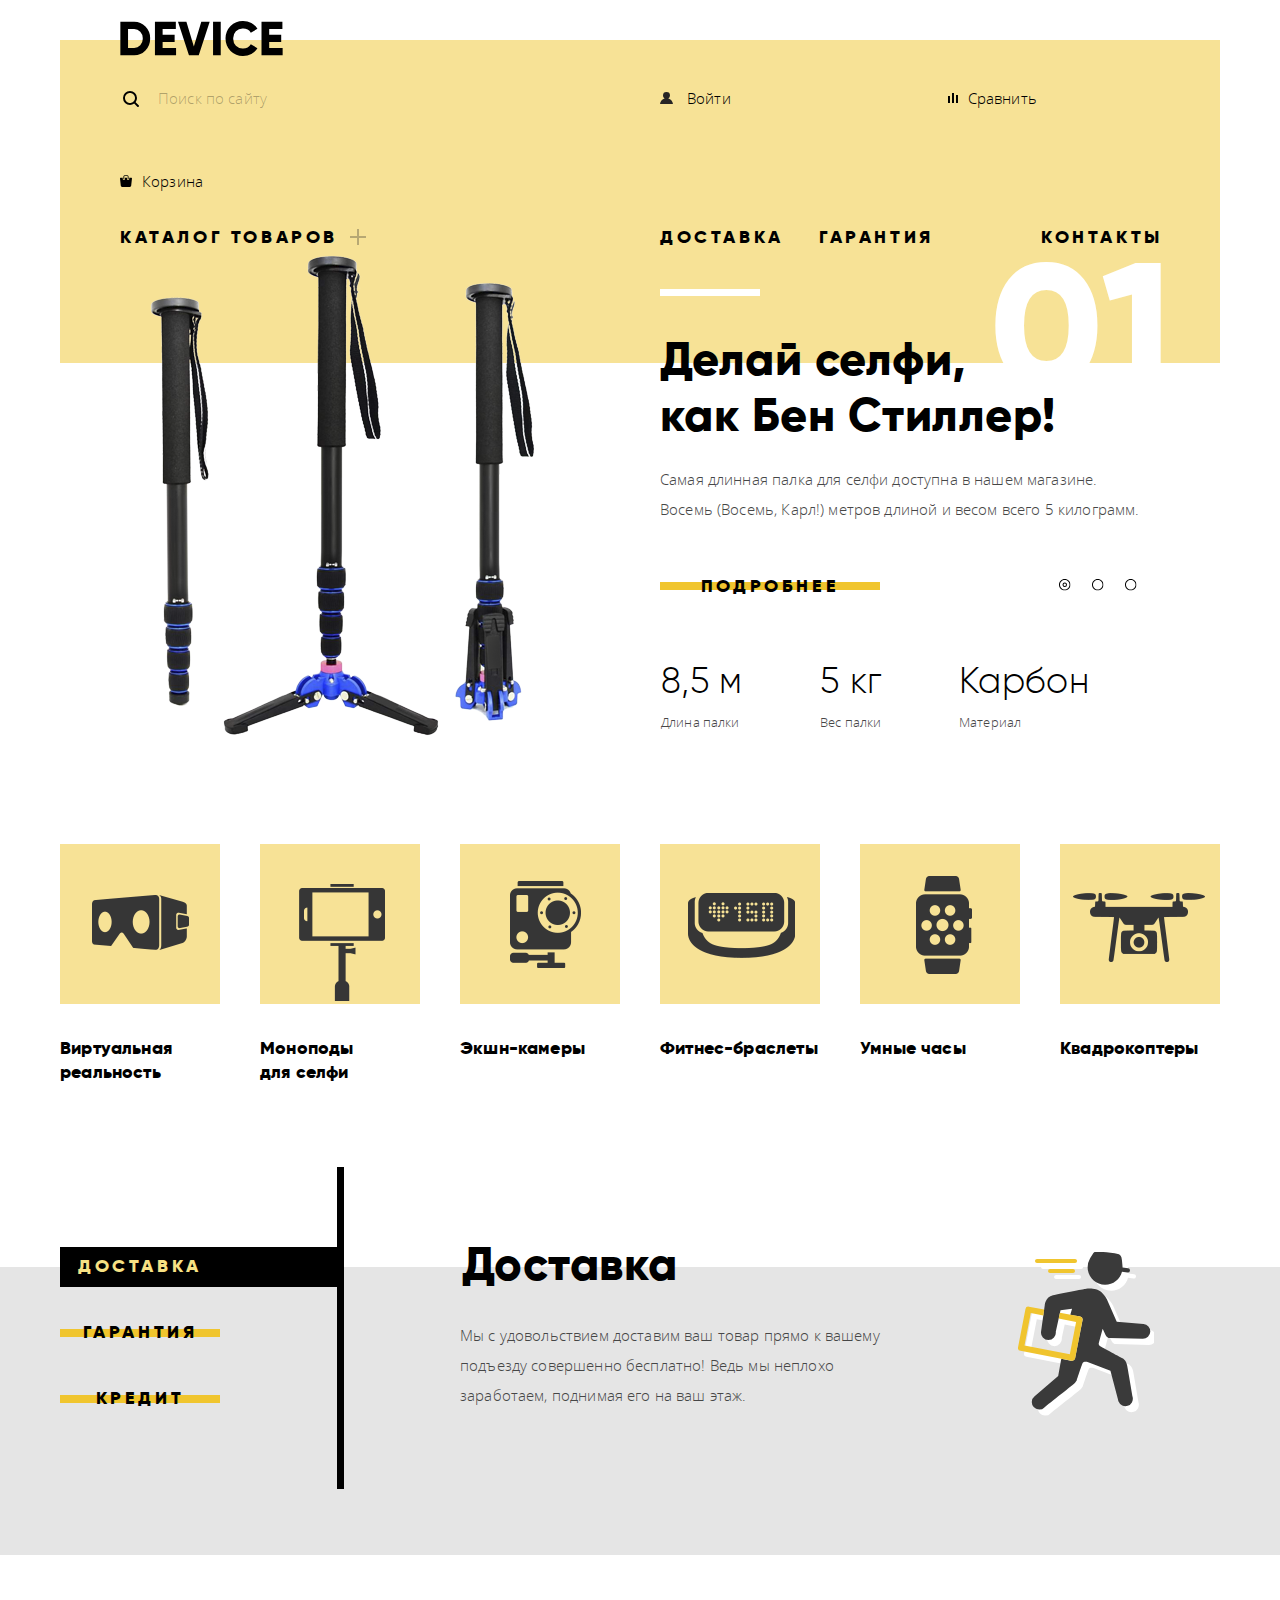
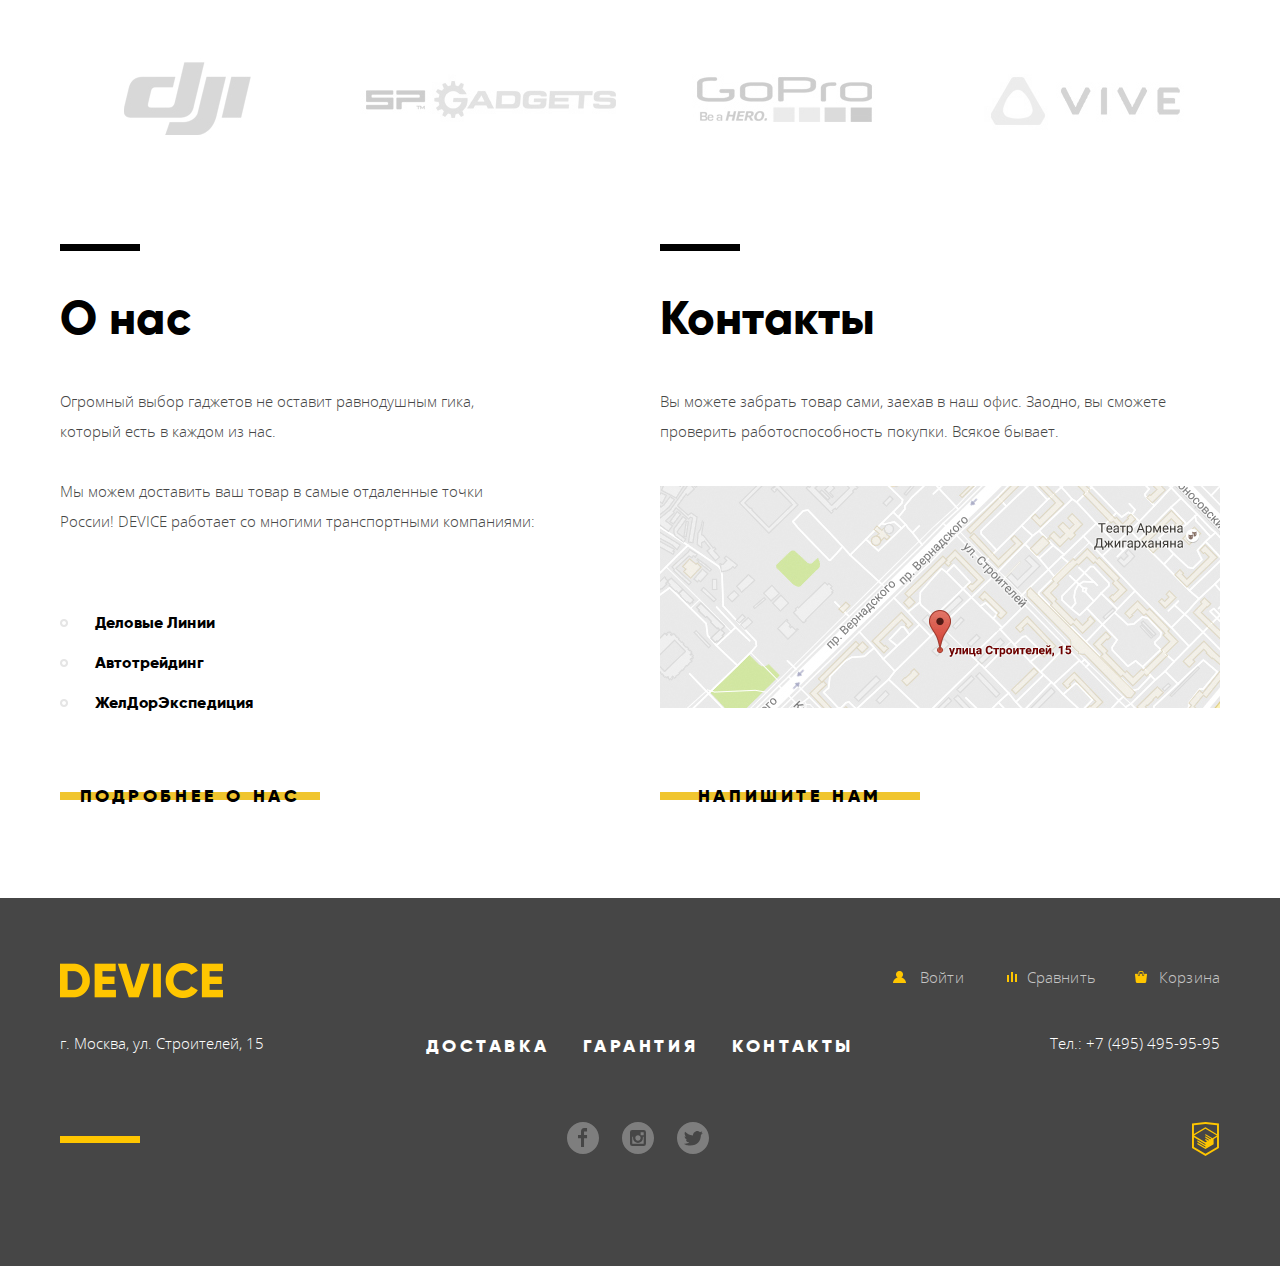
==== commit 71f2b6a0: "Revert "Добавляет изменения согласно замечаниям"" ====
--- a/index.html
+++ b/index.html
@@ -3,7 +3,7 @@
   <head>
     <meta charset="utf-8">
     <title>HTML Academy: Девайс</title>
-    <link rel="stylesheet" href="css/normalize.min.css">
+    <link rel="stylesheet" href="css/normalize.css">
     <link rel="stylesheet" href="css/style.min.css">
   </head>
   <body>
@@ -95,8 +95,7 @@
             <div class="promo-slider-right promo-slider-1">
               <span class="slider-item-number">01</span>
               <h3 class="slider-item-promo">Делай селфи,<br>как Бен Стиллер!</h3>
-              <p class="slider-item-desc">Самая длинная палка для селфи доступна в нашем магазине.</p>
-              <p class="slider-item-desc">Восемь (Восемь, Карл!) метров длиной и весом всего 5 килограмм.</p>
+              <p class="slider-item-desc">Самая длинная палка для селфи доступна в нашем магазине.<br>Восемь (Восемь, Карл!) метров длиной и весом всего 5 килограмм.</p>
               <a class="btn promo-btn" href="#">Подробнее</a>
               <table class="slider-item-table">
                 <tr class="slider-item-table-value">
@@ -118,7 +117,7 @@
             </div>
             <div class="promo-slider-right promo-slider-2">
               <span class="slider-item-number">02</span>
-              <h3 class="slider-item-promo">Худеем правильно!</h3>
+              <h3 class="slider-item-promo">Худеем<br>правильно!</h3>
               <p class="slider-item-desc">Мотивирующие фитнес-браслеты помогут найти в себе силы не пропускать занятия и соблюдать диету.</p>
               <a class="btn promo-btn" href="#">Подробнее</a>
               <table class="slider-item-table">
@@ -137,7 +136,7 @@
             </div>
             <div class="promo-slider-right promo-slider-3">
               <span class="slider-item-number">03</span>
-              <h3 class="slider-item-promo">Порхает как бабочка, жалит как пчела!</h3>
+              <h3 class="slider-item-promo">Порхает как бабочка,<br>жалит как пчела!</h3>
               <p class="slider-item-desc">Этот обычный, на первый взгляд, квадрокоптер оснащен мощным лазером, замаскированным под стандартную камеру.</p>
               <a class="btn promo-btn" href="#">Подробнее</a>
               <table class="slider-item-table">
@@ -176,7 +175,7 @@
               <div class="category-img-box">
                 <img class="category-img-monopod" src="img/monopod.png" width="86" height="117" alt="Моноподы для селфи">
               </div>
-              <h3 class="category-item-title category-monopod">Моноподы для селфи</h3>
+              <h3 class="category-item-title">Моноподы <br>для селфи</h3>
             </a>
           </li>
           <li class="category-item">
@@ -247,22 +246,22 @@
         <ul class="brands-list">
           <li class="brands-item">
             <a class="brands-link brands-link-dji" href="#">
-              <img src="img/dji.jpg" width="260" height="100" alt="Логотип DJI">
+              <span class="visually-hidden">DJI</span>
             </a>
           </li>
           <li class="brands-item">
             <a class="brands-link brands-link-spgadgets" href="#">
-              <img src="img/spgadgets.jpg" width="260" height="100" alt="Логотип SPGadgets">
+              <span class="visually-hidden">SPGadgets</span>
             </a>
           </li>
           <li class="brands-item">
             <a class="brands-link brands-link-gopro" href="#">
-              <img src="img/gopro.jpg" width="260" height="100" alt="Логотип GoPro">
+              <span class="visually-hidden">GoPro</span>
             </a>
           </li>
           <li class="brands-item">
             <a class="brands-link brands-link-vive" href="#">
-              <img src="img/vive.jpg" width="260" height="100" alt="Логотип VIVE">
+              <span class="visually-hidden">VIVE</span>
             </a>
           </li>
         </ul>
@@ -284,9 +283,7 @@
         <section class="contacts">
           <h2 class="about-title">Контакты</h2>
           <p class="contacts-p">Вы можете забрать товар сами, заехав в наш офис. Заодно, вы сможете проверить работоспособность покупки. Всякое бывает.</p>
-          <a href="https://www.google.ru/maps/place/%D1%83%D0%BB.+%D0%A1%D1%82%D1%80%D0%BE%D0%B8%D1%82%D0%B5%D0%BB%D0%B5%D0%B9,+15,+%D0%9C%D0%BE%D1%81%D0%BA%D0%B2%D0%B0,+119311/@55.687031,37.5274293,17z/data=!3m1!4b1!4m5!3m4!1s0x46b54cf65f5c8955:0x694710ccd55501e!8m2!3d55.687031!4d37.529618" alt="Ссылка на Google Maps">
-            <img class="contacts-map" src="img/map.jpg" width="560" height="222" alt="ул.Строителей, 15">
-          </a>
+          <img class="contacts-map" src="img/map.jpg" width="560" height="222" alt="ул.Строителей, 15">
           <a class="about-btn btn write-us" href="message.html">Напишите нам</a>
         </section>
       </div>
@@ -337,9 +334,7 @@
               <a class="footer-socials-link footer-socials-item-twitter" href="#" aria-label="Twitter"></a>
             </li>
           </ul>
-          <a class="footer-academy-logo" href="https://htmlacademy.ru/intensive/htmlcss" aria-label="Ссылка на сайт HTML Academy">
-            <img src="img/logo-html.svg" width="28" height="35" alt="Логотип HTML Academy">
-          </a>
+          <a class="footer-academy-logo" href="https://htmlacademy.ru/intensive/htmlcss" aria-label="Ссылка на сайт HTML Academy"></a>
         </div>
       </div>
     </footer>
--- a/css/style.min.css
+++ b/css/style.min.css
@@ -1 +1 @@
-@-webkit-keyframes bounce{0%{-webkit-transform:translateY(-2000px) translate(-50%,-50%);transform:translateY(-2000px) translate(-50%,-50%)}70%{-webkit-transform:translateY(30px) translate(-50%,-50%);transform:translateY(30px) translate(-50%,-50%)}90%{-webkit-transform:translateY(-10px) translate(-50%,-50%);transform:translateY(-10px) translate(-50%,-50%)}to{-webkit-transform:translateY(0) translate(-50%,-50%);transform:translateY(0) translate(-50%,-50%)}}@keyframes bounce{0%{-webkit-transform:translateY(-2000px) translate(-50%,-50%);transform:translateY(-2000px) translate(-50%,-50%)}70%{-webkit-transform:translateY(30px) translate(-50%,-50%);transform:translateY(30px) translate(-50%,-50%)}90%{-webkit-transform:translateY(-10px) translate(-50%,-50%);transform:translateY(-10px) translate(-50%,-50%)}to{-webkit-transform:translateY(0) translate(-50%,-50%);transform:translateY(0) translate(-50%,-50%)}}@-webkit-keyframes shake{0%,to{-webkit-transform:translate(-50%,-50%) translateX(0);transform:translate(-50%,-50%) translateX(0)}10%,30%,50%,70%,90%{-webkit-transform:translate(-50%,-50%) translateX(-10px);transform:translate(-50%,-50%) translateX(-10px)}20%,40%,60%,80%{-webkit-transform:translate(-50%,-50%) translateX(10px);transform:translate(-50%,-50%) translateX(10px)}}@keyframes shake{0%,to{-webkit-transform:translate(-50%,-50%) translateX(0);transform:translate(-50%,-50%) translateX(0)}10%,30%,50%,70%,90%{-webkit-transform:translate(-50%,-50%) translateX(-10px);transform:translate(-50%,-50%) translateX(-10px)}20%,40%,60%,80%{-webkit-transform:translate(-50%,-50%) translateX(10px);transform:translate(-50%,-50%) translateX(10px)}}@font-face{font-family:"Gilroy";font-weight:800;font-style:normal;src:url(../fonts/gilroyextrabold.woff2) format("woff2"),url(../fonts/gilroyextrabold.woff) format("woff")}@font-face{font-family:"Gilroy";font-weight:300;font-style:normal;src:url(../fonts/gilroylight.woff2) format("woff2"),url(../fonts/gilroylight.woff) format("woff")}@font-face{font-family:"OpenSans";font-weight:400;font-style:normal;src:url(../fonts/opensans.woff2) format("woff2"),url(../fonts/opensans.woff) format("woff")}@font-face{font-family:"OpenSans";font-weight:300;font-style:normal;src:url(../fonts/opensanslight.woff2) format("woff2"),url(../fonts/opensanslight.woff) format("woff")}body{margin:0;padding:0;font-family:"OpenSans","Arial",sans-serif;font-weight:400;font-size:16px;letter-spacing:.15px;background-color:#fff}a{text-decoration:none;color:#000}img{max-width:100%;height:auto}.visually-hidden{position:absolute;width:1px;height:1px;margin:-1px;padding:0;border:0;clip:rect(0 0 0 0);overflow:hidden}.container{width:1160px;margin:0 auto}.btn,.header{position:relative;color:#000}.btn{display:inline-block;text-align:center;vertical-align:center;font-family:"Gilroy","Arial",sans-serif;font-weight:800;font-size:18px;line-height:24px;text-transform:uppercase;letter-spacing:3.6px;z-index:5}.btn::before{content:"";position:absolute;left:0;top:50%;transform:translateY(-50%);width:100%;height:8px;background-color:#f0c52e;z-index:-1}.btn:hover::before{top:10px;height:40px;transition:all .3s linear}.btn:active{color:rgba(0,0,0,.3)}.header{width:1040px;min-height:186px;margin-top:40px;padding:0 60px;background-color:#f7e296}.header-logo img{position:absolute;top:-19px;left:60px}.header-logo img:hover{opacity:.6}.header-logo img:active{opacity:.3}.header-user-list{display:flex;flex-wrap:wrap;margin:0;padding:0}.header-user-item{margin-top:33px;font-family:"OpenSans","Arial",sans-serif;font-size:15px;font-weight:300;line-height:2;letter-spacing:.15px;color:#000;list-style:none}.header-search{position:relative;display:flex;flex-wrap:wrap;align-items:flex-end;width:540px}.header-search-input{width:317px;height:50px;margin-left:38px;padding:0;text-align:left;font-size:15px;font-weight:300;line-height:30px;letter-spacing:.15px;border:0;color:#000;outline:0;background-color:transparent;cursor:pointer}.header-search-label{position:absolute;left:3px;top:18px;width:18px;height:18px;background-image:url(../img/search.svg);background-repeat:no-repeat;cursor:pointer}.header-search-input::placeholder{color:rgba(0,0,0,.3);font-size:15px;font-weight:300;line-height:30px;letter-spacing:.15px}.header-search-input::-moz-placeholder{padding-top:20px;color:rgba(0,0,0,.3);font-size:15px;font-weight:300;line-height:50px;letter-spacing:.15px}.header-search-input::-webkit-input-placeholder{color:rgba(0,0,0,.3);font-size:15px;font-weight:300;line-height:30px}.header-search-input:-ms-input-placeholder{color:rgba(0,0,0,.3);font-size:15px;font-weight:300;line-height:30px}.header-search-input:hover::placeholder{color:rgba(0,0,0,.6);font-size:15px;font-weight:300;line-height:30px}.header-search-input:hover::-webkit-input-placeholder{color:rgba(0,0,0,.6);font-size:15px;font-weight:300;line-height:30px}.header-search-input:hover::-moz-placeholder{padding-top:20px;color:rgba(0,0,0,.6);font-size:15px;font-weight:300;line-height:50px}.header-search-input:hover:-ms-input-placeholder{color:rgba(0,0,0,.6);font-size:15px;font-weight:300;line-height:30px}.header-search-input:focus{color:#000}.header-search-input:focus::placeholder{opacity:0}.header-search-input:focus::-webkit-input-placeholder,.message input:focus::-webkit-input-placeholder,.message textarea:focus::-webkit-input-placeholder{opacity:0}.header-search-input:focus:-ms-input-placeholder,.header-search-input:focus::-ms-input-placeholder,.message input:focus:-ms-input-placeholder,.message input:focus::-ms-input-placeholder,.message textarea:focus:-ms-input-placeholder,.message textarea:focus::-ms-input-placeholder{opacity:0}.header-search-label::before{content:"";position:absolute;top:30px;left:0;display:none;width:352px;height:2px;background-color:#000}.header-search-input:focus~.header-search-label::before{display:block}.header-search-btn{display:none;width:85px;min-height:49px;color:#000;background-color:transparent;font-size:15px;font-weight:300;line-height:2;letter-spacing:.15px;border:2px solid #000;cursor:pointer}.header-search-input:focus~.header-search-btn{display:block;color:#000;background-color:transparent}.header-search-input:focus~.header-search-btn:hover{display:block;color:#fff;background-color:#000}.header-search-input~.header-search-btn:active{display:block;color:rgba(255,255,255,.3);background-color:#000}.link-enter{margin-top:43px}.header-user-item-enter{position:relative;padding-left:27px;margin-right:217px}.header-user-item-enter::before{content:"";position:absolute;left:0;top:50%;transform:translateY(-50%);width:13px;height:12px;background-image:url(../img/enter.svg);background-repeat:no-repeat;cursor:pointer}.link-compare{margin-top:43px}.header-user-item-compare{position:relative;padding-left:20px;margin-right:40px}.header-user-item-compare::before{left:0;width:10px;height:10px;background-image:url(../img/compare.svg)}.link-cart{margin-top:43px}.header-user-item-cart{position:relative;padding-left:22px}.header-menu-catalog-link::after,.header-user-item-cart::before,.header-user-item-compare::before{content:"";position:absolute;top:50%;transform:translateY(-50%);background-repeat:no-repeat;cursor:pointer}.header-user-item-cart::before{left:0;width:12px;height:12px;background-image:url(../img/cart.svg)}.header-user-list a{color:#000}.header-user-list a:hover{color:rgba(0,0,0,.6)}.header-user-list a:active{color:rgba(0,0,0,.3)}.header-menu-list{display:flex;flex-wrap:wrap;margin:0;padding:0;font-family:"Gilroy","Arial",sans-serif;font-weight:800;font-size:18px;line-height:1.33;letter-spacing:3.6px;text-transform:uppercase;color:#000;list-style:none}.header-menu-catalog{width:540px}.header-menu-item{margin-top:30px}.header-menu-delivery{width:159px}.header-menu-warranty{width:222px}.header-menu-contacts{width:119px}.header-menu-list a:hover{color:rgba(0,0,0,.6)}.header-menu-list a:active{color:rgba(0,0,0,.3)}.header-menu-catalog-link{position:relative;padding:0 28px 0 0;margin:0 223px 0 0}.header-menu-catalog-link::after{right:0;width:16px;height:16px;background-image:url(../img/plus.svg);opacity:.3}.header-submenu{display:none}.header-submenu::before{content:"";position:absolute;left:60px;top:-35px;width:250px;height:40px}.header-menu-catalog-link:hover~.header-submenu,.header-submenu:hover{position:absolute;left:0;display:flex;width:1120px;min-height:136px;margin-top:30px;background-color:#f7e296;list-style:none;z-index:5}.header-submenu-list{display:flex;flex-direction:column;flex-wrap:wrap;width:200px;margin:0;padding:0;font-family:"OpenSans","Arial",sans-serif;font-size:15px;font-weight:300;letter-spacing:.15px;color:#000;text-transform:none;list-style:none}.first-column{width:240px;margin-left:20px}.header-submenu-item{padding-bottom:17px}.header-menu-item a:hover,.header-submenu-item a:hover{color:rgba(0,0,0,.6)}.header-menu-item a:active,.header-submenu-item a:active{color:rgba(0,0,0,.3)}.header-menu-catalog-link:hover::after{opacity:.3}.slider,.slider-list{position:relative;min-height:500px}.slider-list{min-height:505px;margin:0;padding:0;list-style:none}.slider-item{display:none}.slider-item::before{content:"";position:absolute;width:100%;min-height:113px;background-color:#f7e296;z-index:-5}.promo-slider-left,.promo-slider-right{width:560px}.promo-slider-left{display:flex;justify-content:center;align-items:center;margin-right:40px}.promo-slider-1 img{margin-top:2px;margin-left:4px}.promo-slider-2 img{margin-top:14px;margin-left:17px}.promo-slider-3 img{margin-top:-10px;margin-left:28px}.promo-slider-right{position:relative}.slider-item-number,.slider-item-promo{font-family:"Gilroy","Arial",sans-serif;font-weight:800}.slider-item-number{font-size:179px;line-height:179px;letter-spacing:1.79px;color:#fff}.promo-slider-1 .slider-item-number{position:absolute;top:-13px;left:330px}.promo-slider-2 .slider-item-number{position:absolute;top:-13px;left:305px}.promo-slider-3 .slider-item-number{position:absolute;top:-13px;left:302px}.slider-item-promo{position:relative;margin:2px 0 0;padding-top:80px;padding-bottom:0;font-size:47px;line-height:1.19;letter-spacing:.47px}.slider-item-promo::before{content:"";position:absolute;top:37px;left:0;width:100px;height:7px;background-color:#fff}.slider-item-desc{width:485px;margin-top:20px;margin-bottom:0;font-family:"OpenSans","Arial",sans-serif;font-weight:300;font-size:15px;line-height:30px;color:#464646}.promo-slider-1 p:nth-of-type(2){margin-top:0}.promo-slider-2 .slider-item-desc,.promo-slider-3 .slider-item-desc{width:460px}.promo-slider-2 h3{width:260px}.promo-slider-3 h3{width:505px}.promo-btn{width:220px;margin-top:50px}.slider-item-table{padding:0;margin:57px 0 0 -2px}.slider-item-table-value td{width:155px;padding-bottom:3px;text-align:left;font-family:"Gilroy","Arial",sans-serif;font-weight:300;font-size:36px;line-height:1.33;letter-spacing:.36px}.slider-item-table-value td:nth-child(2){width:135px}.promo-slider-2 td{width:170px}.slider-item-table-desc th{text-align:left;font-family:"OpenSans","Arial",sans-serif;font-weight:300;font-size:13px;line-height:1.54;letter-spacing:.13px;color:#464646}.header-slider-controls-list{position:absolute;right:77px;bottom:142px;display:flex;justify-content:space-between;width:90px;list-style:none}.header-slider-controls-list label{display:block;width:24px;height:24px;background-image:url(../img/slider-button.svg);background-repeat:no-repeat;transform:scale(.5);cursor:pointer}.product-1:checked~.slider-list .slide-1,.product-2:checked~.slider-list .slide-2,.product-3:checked~.slider-list .slide-3{display:flex;flex-wrap:wrap;justify-content:space-between}.product-1:checked~.header-slider-controls-list label[for=product-1],.product-2:checked~.header-slider-controls-list label[for=product-2],.product-3:checked~.header-slider-controls-list label[for=product-3]{background-image:url(../img/slider-button-active.svg)}.category-list{display:flex;flex-direction:row;flex-wrap:wrap;justify-content:space-between;padding:0;margin:89px 0 0;list-style:none}.category-item-pic{display:flex;flex-direction:column;flex-wrap:wrap;width:160px;font-family:"Gilroy","Arial",sans-serif;font-weight:800;font-size:18px;line-height:24px;letter-spacing:.15px}.category-img-box{display:flex;justify-content:center;align-items:center;width:160px;height:160px;background-color:rgba(240,197,46,.5);pointer-events:none}.category-item-pic:hover .category-img-box{background-color:#f0c52e}.category-item-pic:active img{opacity:.3;pointer-events:none}.category-item-pic:active .category-item-title{color:rgba(0,0,0,.3);pointer-events:none}.category-item-title:active{color:rgba(0,0,0,.3)}.category-item-title{position:relative;width:160px;padding-top:15px;font-size:18px;font-weight:800;line-height:1.33;letter-spacing:.18px}.category-monopod{width:125px}.category-img-reality{padding-bottom:2px}.category-img-monopod{padding-top:38px;padding-left:3px}.category-img-camera{padding-left:10px;padding-top:2px}.category-img-tracker{padding-left:3px;padding-top:4px}.category-img-watch{padding-left:7px;padding-top:2px}.category-img-quadcopter{padding-right:2px;padding-top:7px}.services{position:relative;min-height:390px;margin-top:62px}.services-slider-controls-label::before,.services::before{content:"";position:absolute;left:0;top:102px;width:100%;height:288px;background-color:#e5e5e5;z-index:-1}.services-wrap{display:flex}.services-slider-list{margin:0;padding:0;list-style:none}.services-slider-item{position:relative;width:460px;margin:0;padding:0}.services-slider-controls-list{position:relative;width:280px;margin:0;padding:80px 0 0;list-style:none}.service-item-title,.services-slider-controls-label{font-family:"Gilroy","Arial",sans-serif;font-weight:800;color:#000}.services-slider-controls-label{position:relative;display:block;width:160px;margin:0 0 22px;padding:10px 0;font-size:18px;line-height:1.33;letter-spacing:3.6px;text-align:center;text-transform:uppercase;cursor:pointer}.services-slider-controls-label:active{color:#f7e184}.services-slider-controls-label::before{top:50%;transform:translateY(-50%);width:160px;height:8px;background-color:#f0c52e}.services-slider-controls-label:hover::before{top:50%;height:40px;transition:all .3s linear}.services-slider-controls-label:active::before{content:"";position:absolute;top:50%;left:0;transform:translateY(-50%);z-index:-1;width:160px;height:40px;background-color:#000}.services-slider-controls-label::after{content:"";position:absolute;top:-78px;left:277px;z-index:-1;width:7px;height:190px;background-color:#000}.service-item-title{padding-top:29px;padding-left:122px;margin-bottom:31px;font-size:47px;line-height:1.02;letter-spacing:.47px;text-align:left}.service-item-desc{width:460px;padding-left:120px;font-family:"OpenSans","Arial",sans-serif;font-size:15px;font-weight:300;line-height:2;letter-spacing:.15px;text-align:left;color:#464646}.services-slider-credit p{width:435px}.services-slider-delivery::before{content:"";position:absolute;top:40px;left:678px;width:136px;height:164px;background-image:url(../img/delivery.svg);background-repeat:no-repeat}.services-slider-credit::before,.services-slider-warranty::before{content:"";position:absolute;top:17px;left:662px;width:171px;height:194px;background-image:url(../img/warranty.svg);background-repeat:no-repeat}.services-slider-credit::before{top:16px;left:655px;width:156px;height:186px;background-image:url(../img/credit.svg);z-index:5}.services-slider[id=services-control-1]:checked~.services-slider-controls-list label[for=services-control-1],.services-slider[id=services-control-2]:checked~.services-slider-controls-list label[for=services-control-2],.services-slider[id=services-control-3]:checked~.services-slider-controls-list label[for=services-control-3]{color:#f7e184}.services-slider[id=services-control-1]:checked~.services-slider-controls-list label[for=services-control-1]::before,.services-slider[id=services-control-2]:checked~.services-slider-controls-list label[for=services-control-2]::before,.services-slider[id=services-control-3]:checked~.services-slider-controls-list label[for=services-control-3]::before{top:50%;z-index:-1;width:280px;height:40px;margin:0;color:#f7e184;background-color:#000;display:block}.services-slider[id=services-control-1]:checked~.services-slider-list>.services-slider-credit,.services-slider[id=services-control-1]:checked~.services-slider-list>.services-slider-warranty,.services-slider[id=services-control-2]:checked~.services-slider-list>.services-slider-credit,.services-slider[id=services-control-2]:checked~.services-slider-list>.services-slider-delivery,.services-slider[id=services-control-3]:checked~.services-slider-list>.services-slider-delivery,.services-slider[id=services-control-3]:checked~.services-slider-list>.services-slider-warranty{display:none}.brands{margin-top:85px}.brands-list{display:flex;flex-direction:row;flex-wrap:wrap;justify-content:space-between;margin:0;padding:0;list-style:none}.brands-item{display:flex;flex-direction:column;justify-content:center;width:260px;height:120px}.brands-link{width:260px;height:100px;opacity:1}.brands-link-dji:hover{background-image:url(../img/dji-active.jpg)}.brands-link-dji:hover img,.brands-link-gopro:hover img,.brands-link-spgadgets:hover img,.brands-link-vive:hover img{opacity:0}.brands-link-spgadgets:hover{background-image:url(../img/spgadgets-active.jpg)}.brands-link-vive:hover{background-image:url(../img/vive-active.jpg)}.brands-link-gopro:hover{background-image:url(../img/gopro-active.jpg)}.about-contacts{display:flex;flex-direction:row;justify-content:space-between;min-height:657px}.about,.contacts{display:flex;flex-direction:column;align-items:flex-start;padding-bottom:90px}.about-title{position:relative;padding-top:95px;font-family:"Gilroy","Arial",sans-serif;font-weight:800;font-size:47px;line-height:48px;letter-spacing:.15px}.about-title::before{content:"";position:absolute;top:45px;left:0;width:80px;height:7px;background-color:#000}.about-info,.contacts-p{margin:0;padding:5px 0 0;font-weight:300;font-size:15px;line-height:30px;letter-spacing:normal;color:#464646}.about-info{width:460px}.about p{padding-bottom:25px}.about p:last-of-type{width:475px}.contacts-p{width:520px;padding-bottom:40px}.about-delivery-list{margin:0;padding:42px 0 61px;list-style:none}.about-delivery-item{position:relative;padding-left:35px;font-family:"Gilroy","Arial",sans-serif;font-weight:800;font-size:16px;line-height:40px;color:#000}.about-delivery-item::before,.footer-user-item-cart::before,.footer-user-item-compare::before,.footer-user-item-login::before{content:"";position:absolute;left:0;top:50%;transform:translateY(-50%);width:8px;height:8px;background-image:url(../img/list-sign.png);background-repeat:no-repeat}.contacts-map{cursor:pointer}.about-btn{width:260px}.contacts img{padding-bottom:76px}.footer,.footer-center{display:flex;flex-wrap:wrap}.footer{width:100%;background-color:#464646}.footer-center{flex-direction:column;padding-top:45px;min-height:323px}.footer-first-line{display:flex;flex-direction:row;flex-wrap:wrap;justify-content:space-between}.footer-logo img{padding-top:20px}.footer-logo img:hover{opacity:.6}.footer-logo img:active{opacity:.3}.footer-user-list{display:flex;flex-wrap:wrap;max-width:485px;list-style:none}.footer-user-item a{font-family:"OpenSans","Arial",sans-serif;font-size:15px;font-weight:300;line-height:2.4;letter-spacing:.15px;color:rgba(255,255,255,.7)}.footer-services-item a,.footer-user-item a:hover{color:#fff}.footer-user-item a:active{color:rgba(255,255,255,.3)}.footer-user-item-cart{position:relative;padding-left:24px}.footer-user-item-cart::before,.footer-user-item-compare::before,.footer-user-item-login::before{width:12px;height:12px;background-image:url(../img/cart-yellow.png);cursor:pointer}.footer-user-item-compare{position:relative;padding-left:20px;margin-right:39px}.footer-user-item-compare::before,.footer-user-item-login::before{width:10px;height:10px;background-image:url(../img/compare-yellow.png)}.footer-user-item-login{position:relative;padding-left:27px;margin-right:43px}.footer-user-item-login::before{width:13px;height:12px;background-image:url(../img/enter-yellow.png)}.footer-second-line{display:flex;flex-wrap:wrap;justify-content:space-between}.footer-address,.footer-phone{font-family:"OpenSans","Arial",sans-serif;font-size:15px;font-weight:300;line-height:2;letter-spacing:normal;color:#fff;position:relative;padding-top:2px}.footer-address::before{content:"";position:absolute;left:0;top:110px;width:80px;height:7px;background-color:#ffc600}.footer-phone{padding-top:17px}.footer-phone:active,.footer-phone:hover{color:#fff;opacity:1}.footer-services-list{display:flex;flex-wrap:wrap;width:440px;padding-top:6px;margin-left:-63px;font-family:"Gilroy","Arial",sans-serif;font-weight:800;font-size:18px;line-height:1.33;text-transform:uppercase;letter-spacing:3.6px;list-style:none}.footer-services-item{margin-right:34px;margin-bottom:10px}.footer-services-list .footer-services-item:last-child,.footer-socials-list .footer-socials-item:last-child{margin-right:0}.footer-services-item a:hover{color:rgba(255,255,255,.6)}.footer-services-item a:active{color:rgba(255,255,255,.3)}.footer-third-line{display:flex;flex-wrap:wrap;justify-content:flex-end}.footer-academy-logo{position:relative;min-width:28px;min-height:35px;margin-top:35px}.footer-academy-logo:hover img,.footer-socials-item-fb:hover::before,.footer-socials-item-insta:hover::before,.footer-socials-item-twitter:hover::before{opacity:.6}.footer-academy-logo:active img{opacity:.3}.footer-socials-list{display:flex;flex-wrap:wrap;width:142px;margin-top:5px;padding-top:30px;margin-right:483px;list-style:none}.footer-socials-item{position:relative;width:32px;height:32px;margin-bottom:15px;margin-right:23px}.footer-socials-item-fb::before,.footer-socials-item-insta::before,.footer-socials-item-twitter::before{content:"";position:absolute;left:0;top:50%;transform:translateY(-50%);width:32px;height:32px;background-image:url(../img/facebook.svg);opacity:.3}.footer-socials-item-insta::before,.footer-socials-item-twitter::before{background-image:url(../img/instagram.svg)}.footer-socials-item-twitter::before{background-image:url(../img/twitter.svg)}.footer-socials-item-fb:active::before,.footer-socials-item-insta:active::before,.footer-socials-item-twitter:active::before{opacity:.1}.popup{position:fixed;top:50%;left:50%;transform:translate(-50%,-50%);box-shadow:0 10px 20px rgba(4,6,6,.2);z-index:10}.message{display:none}.message-active,.message-error{-webkit-animation-duration:.6s;animation-duration:.6s}.message-active{display:block;width:760px;min-height:386px;padding:95px 100px 76px;background-color:#fff;-webkit-animation-name:bounce;animation-name:bounce}.message-error{-webkit-animation-name:shake;animation-name:shake}.popup-form,.popup-form-field{display:flex;flex-wrap:wrap}.popup-form-field{flex-direction:column;margin:0}.popup-form-field:first-child{margin-right:35px}.popup-form-label{margin:0;padding-bottom:6px;font-family:"Gilroy","Arial",sans-serif;font-size:18px;font-weight:800;line-height:1.33;letter-spacing:normal;color:#000}.popup-form-input{width:341px;height:50px;padding-left:19px;font-weight:400;font-size:14px;line-height:18px;font-family:"Open Sans","Arial",sans-serif;color:#464646;background-color:rgba(230,230,230,.5);border:0}.popup-form-input-message{padding-left:19px;padding-top:15px}.message textarea:hover,.popup-form-input:hover{background-color:rgba(230,230,230,.8)}.popup-form-input:focus{width:335px;height:44px;background-color:#fff;border:3px solid rgba(240,197,46,.5)}.message input:invalid{background-color:#edb5b5}.message input::-webkit-input-placeholder,.message textarea::-webkit-input-placeholder{color:rgba(70,70,70,.4)}.message input:-ms-input-placeholder,.message input::-ms-input-placeholder{color:rgba(70,70,70,.4)}.message input::placeholder{color:rgba(70,70,70,.4)}.popup-form-input::-moz-placeholder{color:rgba(70,70,70,.4)}.message input:focus::placeholder{opacity:0}.popup-form p:nth-child(3){padding-top:33px}.message textarea{width:741px;height:143px;font-size:14px;line-height:18px;color:#464646;background-color:rgba(230,230,230,.5);border:0}.message textarea:focus{width:735px;height:137px;background-color:#fff;border:3px solid rgba(240,197,46,.5)}.message textarea:-ms-input-placeholder,.message textarea::-ms-input-placeholder{color:rgba(70,70,70,.4)}.message textarea::placeholder{color:rgba(70,70,70,.4)}.message textarea:-moz-placeholder{padding-top:18px;color:rgba(70,70,70,.4)}.message textarea:focus::placeholder{padding-top:15px;opacity:0}.message textarea:focus::-moz-placeholder{padding-top:15px;opacity:0}.message-btn{width:200px;margin-top:45px;background:0 0;border:0;cursor:pointer}.about-btn-close,.map-btn-close{position:absolute;top:22px;right:22px;width:55px;height:55px;background-color:#f0c52e;border:0;border-radius:50%;opacity:.5;cursor:pointer}.about-btn-close::after,.about-btn-close::before,.map-btn-close::after,.map-btn-close::before{content:"";position:absolute;top:50%;left:50%;width:2px;height:30px;background-color:#fff;transform:translate(-50%,-50%) rotate(45deg)}.about-btn-close::after,.map-btn-close::after{transform:translate(-50%,-50%) rotate(135deg)}.about-btn-close:hover,.map-btn-close:hover{opacity:1}.about-btn-close:active,.map-btn-close:active{opacity:.3}.map{display:none}.map-active{display:block;width:960px;height:560px;-webkit-animation-name:bounce;animation-name:bounce;-webkit-animation-duration:.6s;animation-duration:.6s}.link-user{margin-top:43px;font-family:"OpenSans","Arial",sans-serif;font-size:15px;font-weight:300;letter-spacing:.15px;color:#000}.header-user-item-user{position:relative;width:131px;padding:0 0 0 27px;margin:0 15px 0 0}.breadcrumbs-item::after,.header-user-item-user::before{content:"";position:absolute;top:50%;transform:translateY(-50%)}.header-user-item-user::before{left:0;width:13px;height:12px;background-image:url(../img/enter.svg);background-repeat:no-repeat;cursor:pointer}.header-user-item-link{padding:0;margin:0 65px 0 0;width:44px;color:rgba(0,0,0,.3);cursor:pointer}.catalog-headline{display:flex;flex-wrap:wrap;flex-direction:column}.headline{margin:37px 0 24px 60px;font-family:"Gilroy","Arial",sans-serif;font-weight:800;font-size:47px;line-height:48px;letter-spacing:.15px}.breadcrumbs-list{display:flex;flex-direction:row;padding:0;margin:0 0 46px 60px}.breadcrumbs-item{position:relative;padding-right:20px;margin-right:20px;list-style:none}.breadcrumbs-item::after{right:0;width:4px;height:7px;background-image:url(../img/arrow.png)}.breadcrumbs-item:last-child::after{display:none}.breadcrumbs-item a{font-weight:300;font-size:14px;line-height:24px;color:rgba(0,0,0,.3);cursor:pointer}.breadcrumbs-item:last-child a:active,.breadcrumbs-item:last-child a:hover{color:rgba(0,0,0,.3)}.breadcrumbs-item a:hover{color:rgba(0,0,0,.6)}.breadcrumbs-item a:active{color:rgba(0,0,0,.1)}.catalog-main-wrapper{display:flex;width:100%;margin:0;padding:0}.filter-flex{display:flex;flex-direction:column;align-items:flex-end;width:calc(((100% - 1160px)/2) + 328px);background-color:#eee}.filter-header{width:100%;margin:0;padding-right:180px;padding-top:23px;padding-bottom:23px;text-align:right;font-family:"Gilroy","Arial",sans-serif;font-size:16px;font-weight:800;line-height:1.5;letter-spacing:3.2px;text-transform:uppercase;color:#000;background-color:#dbdbdb}.filter-form{margin-top:81px;margin-right:67px}.filter-form-fieldset{width:202px;margin:0;padding:0;border:0}.filter-item-price{margin-bottom:5px}.filter-item-bluetooth{margin-top:42px}.filter-form,.filter-range{display:flex;flex-direction:column}.filter-range{padding-bottom:40px}.filter-range-controls{position:relative;display:flex;flex-direction:column}.filter-range-scale{height:2px;background-color:#dbdbdb}.filter-range-bar{width:60%;height:2px;background-color:#91c92f}.filter-range-toggle{position:absolute;width:4px;height:4px;background-color:#ababab;border:8px solid #fff;border-radius:50%;box-shadow:0 2px 1px #dadada;cursor:pointer}.filter-range-toggle:active{width:4px;height:4px;border:9px solid #fff}.filter-range-toggle-min{top:-10px;left:-4px}.filter-range-toggle-max{top:-10px;left:109px}.filter-range-input,.filter-range-label{font-weight:300;font-size:14px;line-height:24px;font-family:"Gilroy","Arial",sans-serif;color:rgba(0,0,0,.2);letter-spacing:0}.filter-range-input{width:70px;height:25px;margin:0;padding:0;background:0 0;border:0}.filter-range-price{padding-top:10px}.filter-form-fieldset legend{position:relative;margin:0;padding-bottom:18px;font-weight:800;font-size:18px;line-height:24px;font-family:"Gilroy","Arial",sans-serif;color:#000}.filter-form-fieldset legend::before{content:"";position:absolute;left:0;top:-12px;width:201px;height:2px;background-color:#000}.filter-form-fieldset:first-child legend{padding-bottom:35px}.filter-form-checkbox-list{margin:0;list-style:none}.filter-form-label{position:relative;font-size:14px;line-height:40px;color:#000;letter-spacing:.14px;cursor:pointer}.filter-form-checkbox:checked:disabled+.filter-form-label,.filter-form-checkbox:disabled+.filter-form-label,.filter-form-radio:checked:disabled+.filter-form-radio-label,.filter-form-radio:disabled+.filter-form-radio-label{color:#a6a6a6}.filter-form-checkbox:checked:disabled+.filter-form-label::after,.filter-form-checkbox:checked:disabled+.filter-form-label::before,.filter-form-checkbox:disabled+.filter-form-label::before{opacity:.25}.filter-form-label::after,.filter-form-label::before{content:"";position:absolute;bottom:-2px;left:-40px;width:23px;height:23px;background-image:url(../img/checkbox.svg)}.filter-form-label::after{display:none;width:27px;background-image:url(../img/checkbox-active.svg)}.filter-form-checkbox:checked+.filter-form-label::before{display:none}.filter-form-checkbox:checked+.filter-form-label::after,.filter-form-radio:checked+.filter-form-radio-label::after{display:block}.filter-form-label:hover::after,.filter-form-label:hover::before,.filter-form-radio-label:hover::after,.filter-form-radio-label:hover::before{opacity:.6}.filter-form-radio-list{margin:0;padding:0 0 40px;list-style:none}.filter-form-radio-item{padding-left:39px}.filter-form-radio-label{position:relative;font-size:14px;line-height:40px;color:#000;letter-spacing:.14px;cursor:pointer}.filter-form-radio-label::before{content:"";position:absolute;bottom:-2px;left:-40px;box-sizing:border-box;width:25px;height:25px;border:4px solid #000;border-radius:12.5px}.filter-form-radio-label::after{content:"";position:absolute;top:4px;left:-32px;display:none;width:9px;height:9px;background-color:#000;border-radius:4.5px}.filter-form-radio:checked:disabled+.filter-form-radio-label::before,.filter-form-radio:disabled+.filter-form-radio-label::before{opacity:.25}.filter-form-radio-label:active::before{opacity:1}.filter-btn{width:200px;background:0 0;border:0;cursor:pointer;z-index:1}.catalog-flex{display:flex;flex-direction:column;align-items:flex-start;width:calc(((100% - 1160px)/2) + 832px)}.sort-header{display:flex;flex-wrap:wrap;width:100%;min-height:70px;background-color:#ebebeb}.sort-sign{width:198px;padding-left:74px;margin-top:23px;font-family:"Gilroy","Arial",sans-serif;font-size:16px;font-weight:800;line-height:1.5;letter-spacing:3.2px;text-transform:uppercase;color:#000}.sort-type-list{display:flex;flex-wrap:wrap;width:500px;margin:0;padding:0;list-style:none}.sort-type-item{padding-top:25px;margin-right:30px}.sort-type-link,.sort-type-link--active{font-family:"OpenSans","Arial",sans-serif;font-size:14px;font-weight:300;letter-spacing:normal;line-height:1.29;cursor:pointer}.sort-type-link{color:rgba(0,0,0,.3)}.sort-type-link--active{color:#000}.sort-type-link--active:hover,.sort-type-link:hover{color:rgba(0,0,0,.6)}.sort-type-link:active{color:#000}.sort-direction-list{display:flex;padding:30px 0 0;margin:0 0 0 18px;list-style:none}.sort-direction-item{position:relative;width:11px;height:10px}.sort-direction-item:not(:last-child){padding-right:19px}.sort-direction-link--active::before,.sort-direction-link::before{content:"";position:absolute;left:0;top:50%;transform:translateY(-50%);width:11px;height:10px;background-image:url(../img/icon-up.png);background-repeat:no-repeat;opacity:.2}.sort-direction-link--active:hover::before,.sort-direction-link:hover::before{opacity:.4}.sort-direction-link--active:active::before,.sort-direction-link:active::before{opacity:1}.sort-direction-link::before{background-image:url(../img/icon-down.png);opacity:1}.catalog-list,.catalog-wrapper{display:flex;flex-wrap:wrap;justify-content:space-between}.catalog-wrapper{width:800px;padding-left:32px}.catalog-list{margin:70px 0 0;list-style:none}.catalog-item{width:360px;margin-right:20px}.catalog-item:nth-child(2n){margin-right:0}.catalog-item-desc{position:relative;cursor:pointer}.catalog-item-desc img{width:360px}.catalog-item-info{display:flex;flex-wrap:wrap;justify-content:space-between;margin-bottom:30px}.catalog-item-desc-title{width:260px;padding-top:10px;font-family:"Gilroy","Arial",sans-serif;font-size:18px;font-weight:800;line-height:1.33;letter-spacing:.18px;text-align:left;color:#000}.catalog-title-short{width:150px}.catalog-item-desc-price{padding-top:28px;font-family:"Gilroy","Arial",sans-serif;font-size:16px;font-weight:300;line-height:1.5;letter-spacing:.16px;color:#464646}.catalog-item-hover{display:none}.catalog-item-desc:hover .catalog-item-hover{position:absolute;top:0;left:0;display:flex;flex-direction:column;justify-content:center;align-items:center;width:360px;height:380px;margin:0;padding:0;list-style:none;text-align:center;background-color:rgba(238,238,238,.7)}.catalog-btn{width:200px;margin-top:50px;margin-bottom:33px}.catalog-item-add{font-size:13px;font-weight:300;line-height:2.77px;letter-spacing:.13px;color:#000;opacity:.5}.catalog-item-add:hover{opacity:1}.catalog-item-add:active{opacity:.2}.catalog-item-new{position:absolute;top:29px;right:27px;box-sizing:border-box;width:60px;height:60px;font-weight:800;font-size:14px;line-height:60px;font-family:"Gilroy","Arial",sans-serif;text-align:center;color:#000;text-transform:uppercase;border:2px solid #000;border-radius:50%;opacity:.2}.pagination-list{display:flex;justify-content:space-between;align-items:center;width:760px;min-height:70px;padding:0;margin:-10px 0 77px 72px;list-style:none;background-color:rgba(0,0,0,.08)}.pagination-list-control-prev{display:block;width:66px;padding:24px 30px 22px;margin-right:185px}.pagination-control-next{display:block;width:77px;padding:24px 28px 22px 32px;margin-left:170px;text-align:right}.pagination-list-control{font-weight:800;font-size:16px;line-height:24px;font-family:"Gilroy","Arial",sans-serif;color:#000;text-transform:uppercase;letter-spacing:3.2px;cursor:pointer}.pagination-item{color:rgba(0,0,0,.3)}.pagination-item-active{color:#000}.pagination-control-next:hover,.pagination-list-control-prev:hover{background-color:#d9d9d9}.pagination-control-next:active,.pagination-list-control-prev:active{color:rgba(0,0,0,.3)}.pagination-item-active:hover,.pagination-item:hover{color:rgba(0,0,0,.6)}.pagination-item-active:active,.pagination-item:active{color:#000}.footer-user-item-user{position:relative;padding:0 0 0 27px;margin:0 15px 0 0}.footer-user-item-user::before{content:"";position:absolute;left:0;top:50%;transform:translateY(-50%);width:13px;height:12px;background-image:url(../img/enter-yellow.png);background-repeat:no-repeat;cursor:pointer}.footer-link-user{margin-right:40px}.footer-user-item-button{border:0;background-color:transparent;margin:0;padding:0;width:44px;font-size:15px;font-weight:300;line-height:2;letter-spacing:.15px;cursor:pointer}.footer-user-item-button:hover{color:#fff}.footer-user-item-button,.footer-user-item-button:active{color:rgba(255,255,255,.3)}.footer-user-item-cart:hover::before,.footer-user-item-compare:hover::before,.footer-user-item-login:hover::before,.footer-user-item-user:hover::before{opacity:.6}.footer-user-item-cart:active::before,.footer-user-item-compare:active::before,.footer-user-item-login:active::before,.footer-user-item-user:active::before{opacity:.3}
+@-webkit-keyframes bounce{0%{-webkit-transform:translateY(-2000px) translate(-50%,-50%);transform:translateY(-2000px) translate(-50%,-50%)}70%{-webkit-transform:translateY(30px) translate(-50%,-50%);transform:translateY(30px) translate(-50%,-50%)}90%{-webkit-transform:translateY(-10px) translate(-50%,-50%);transform:translateY(-10px) translate(-50%,-50%)}to{-webkit-transform:translateY(0) translate(-50%,-50%);transform:translateY(0) translate(-50%,-50%)}}@keyframes bounce{0%{-webkit-transform:translateY(-2000px) translate(-50%,-50%);transform:translateY(-2000px) translate(-50%,-50%)}70%{-webkit-transform:translateY(30px) translate(-50%,-50%);transform:translateY(30px) translate(-50%,-50%)}90%{-webkit-transform:translateY(-10px) translate(-50%,-50%);transform:translateY(-10px) translate(-50%,-50%)}to{-webkit-transform:translateY(0) translate(-50%,-50%);transform:translateY(0) translate(-50%,-50%)}}@-webkit-keyframes shake{0%,to{-webkit-transform:translate(-50%,-50%) translateX(0);transform:translate(-50%,-50%) translateX(0)}10%,30%,50%,70%,90%{-webkit-transform:translate(-50%,-50%) translateX(-10px);transform:translate(-50%,-50%) translateX(-10px)}20%,40%,60%,80%{-webkit-transform:translate(-50%,-50%) translateX(10px);transform:translate(-50%,-50%) translateX(10px)}}@keyframes shake{0%,to{-webkit-transform:translate(-50%,-50%) translateX(0);transform:translate(-50%,-50%) translateX(0)}10%,30%,50%,70%,90%{-webkit-transform:translate(-50%,-50%) translateX(-10px);transform:translate(-50%,-50%) translateX(-10px)}20%,40%,60%,80%{-webkit-transform:translate(-50%,-50%) translateX(10px);transform:translate(-50%,-50%) translateX(10px)}}@font-face{font-family:"Gilroy";font-weight:800;font-style:normal;src:url(../fonts/gilroyextrabold.woff2) format("woff2"),url(../fonts/gilroyextrabold.woff) format("woff")}@font-face{font-family:"Gilroy";font-weight:300;font-style:normal;src:url(../fonts/gilroylight.woff2) format("woff2"),url(../fonts/gilroylight.woff) format("woff")}@font-face{font-family:"OpenSans";font-weight:400;font-style:normal;src:url(../fonts/opensans.woff2) format("woff2"),url(../fonts/opensans.woff) format("woff")}@font-face{font-family:"OpenSans";font-weight:300;font-style:normal;src:url(../fonts/opensanslight.woff2) format("woff2"),url(../fonts/opensanslight.woff) format("woff")}body{margin:0;padding:0;font-family:"OpenSans","Arial",sans-serif;font-weight:400;font-size:16px;letter-spacing:.15px;background-color:#fff}a{text-decoration:none;color:#000}img{max-width:100%;height:auto}.visually-hidden{position:absolute;width:1px;height:1px;margin:-1px;padding:0;border:0;clip:rect(0 0 0 0);overflow:hidden}.container{width:1160px;margin:0 auto}.btn,.header{position:relative;color:#000}.btn{display:inline-block;text-align:center;vertical-align:center;font-family:"Gilroy","Arial",sans-serif;font-weight:800;font-size:18px;line-height:24px;text-transform:uppercase;letter-spacing:3.6px;z-index:5}.btn::before{content:"";position:absolute;left:0;top:50%;transform:translateY(-50%);width:100%;height:8px;background-color:#f0c52e;z-index:-1}.btn:hover::before{top:10px;height:40px;transition:all .3s linear}.btn:active{color:rgba(0,0,0,.3)}.header{width:1040px;min-height:186px;margin-top:40px;padding:0 60px;background-color:#f7e296}.header-logo img{position:absolute;top:-19px;left:60px}.header-logo img:hover{opacity:.6}.header-logo img:active{opacity:.3}.header-user-list{display:flex;flex-wrap:wrap;margin:0;padding:0}.header-user-item{margin-top:33px;font-family:"OpenSans","Arial",sans-serif;font-size:15px;font-weight:300;line-height:2;letter-spacing:.15px;color:#000;list-style:none}.header-search{position:relative;display:flex;flex-wrap:wrap;align-items:flex-end;width:540px}.header-search-input{width:317px;height:50px;margin-left:38px;padding:0;text-align:left;font-size:15px;font-weight:300;line-height:30px;letter-spacing:.15px;border:0;color:#000;outline:0;background-color:transparent;cursor:pointer}.header-search-label{position:absolute;left:3px;top:18px;width:18px;height:18px;background-image:url(../img/search.svg);background-repeat:no-repeat;cursor:pointer}.header-search-input::placeholder{color:rgba(0,0,0,.3);font-size:15px;font-weight:300;line-height:30px;letter-spacing:.15px}.header-search-input::-moz-placeholder{padding-top:20px;color:rgba(0,0,0,.3);font-size:15px;font-weight:300;line-height:50px;letter-spacing:.15px}.header-search-input::-webkit-input-placeholder{color:rgba(0,0,0,.3);font-size:15px;font-weight:300;line-height:30px}.header-search-input:-ms-input-placeholder{color:rgba(0,0,0,.3);font-size:15px;font-weight:300;line-height:30px}.header-search-input:hover::placeholder{color:rgba(0,0,0,.6);font-size:15px;font-weight:300;line-height:30px}.header-search-input:hover::-webkit-input-placeholder{color:rgba(0,0,0,.6);font-size:15px;font-weight:300;line-height:30px}.header-search-input:hover::-moz-placeholder{padding-top:20px;color:rgba(0,0,0,.6);font-size:15px;font-weight:300;line-height:50px}.header-search-input:hover:-ms-input-placeholder{color:rgba(0,0,0,.6);font-size:15px;font-weight:300;line-height:30px}.header-search-input:focus{color:#000}.header-search-input:focus::placeholder{opacity:0}.header-search-input:focus::-webkit-input-placeholder,.message input:focus::-webkit-input-placeholder,.message textarea:focus::-webkit-input-placeholder{opacity:0}.header-search-input:focus:-ms-input-placeholder,.header-search-input:focus::-ms-input-placeholder,.message input:focus:-ms-input-placeholder,.message input:focus::-ms-input-placeholder,.message textarea:focus:-ms-input-placeholder,.message textarea:focus::-ms-input-placeholder{opacity:0}.header-search-label::before{content:"";position:absolute;top:30px;left:0;display:none;width:352px;height:2px;background-color:#000}.header-search-input:focus~.header-search-label::before{display:block}.header-search-btn{display:none;width:85px;min-height:49px;color:#000;background-color:transparent;font-size:15px;font-weight:300;line-height:2;letter-spacing:.15px;border:2px solid #000;cursor:pointer}.header-search-input:focus~.header-search-btn{display:block;color:#000;background-color:transparent}.header-search-input:focus~.header-search-btn:hover{display:block;color:#fff;background-color:#000}.header-search-input~.header-search-btn:active{display:block;color:rgba(255,255,255,.3);background-color:#000}.link-enter{margin-top:43px}.header-user-item-enter{position:relative;padding-left:27px;margin-right:217px}.header-user-item-enter::before{content:"";position:absolute;left:0;top:50%;transform:translateY(-50%);width:13px;height:12px;background-image:url(../img/enter.svg);background-repeat:no-repeat;cursor:pointer}.link-compare{margin-top:43px}.header-user-item-compare{position:relative;padding-left:20px;margin-right:40px}.header-user-item-compare::before{left:0;width:10px;height:10px;background-image:url(../img/compare.svg)}.link-cart{margin-top:43px}.header-user-item-cart{position:relative;padding-left:22px}.header-menu-catalog-link::after,.header-user-item-cart::before,.header-user-item-compare::before{content:"";position:absolute;top:50%;transform:translateY(-50%);background-repeat:no-repeat;cursor:pointer}.header-user-item-cart::before{left:0;width:12px;height:12px;background-image:url(../img/cart.svg)}.header-user-list a{color:#000}.header-user-list a:hover{color:rgba(0,0,0,.6)}.header-user-list a:active{color:rgba(0,0,0,.3)}.header-menu-list{display:flex;flex-wrap:wrap;margin:0;padding:0;font-family:"Gilroy","Arial",sans-serif;font-weight:800;font-size:18px;line-height:1.33;letter-spacing:3.6px;text-transform:uppercase;color:#000;list-style:none}.header-menu-catalog{width:540px}.header-menu-item{margin-top:30px}.header-menu-delivery{width:159px}.header-menu-warranty{width:222px}.header-menu-contacts{width:119px}.header-menu-list a:hover{color:rgba(0,0,0,.6)}.header-menu-list a:active{color:rgba(0,0,0,.3)}.header-menu-catalog-link{position:relative;padding:0 28px 0 0;margin:0 223px 0 0}.header-menu-catalog-link::after{right:0;width:16px;height:16px;background-image:url(../img/plus.svg);opacity:.3}.header-submenu{display:none}.header-submenu::before{content:"";position:absolute;left:60px;top:-35px;width:250px;height:40px}.header-menu-catalog-link:hover~.header-submenu,.header-submenu:hover{position:absolute;left:0;display:flex;width:1120px;min-height:136px;margin-top:30px;background-color:#f7e296;list-style:none;z-index:5}.header-submenu-list{display:flex;flex-direction:column;flex-wrap:wrap;width:200px;margin:0;padding:0;font-family:"OpenSans","Arial",sans-serif;font-size:15px;font-weight:300;letter-spacing:.15px;color:#000;text-transform:none;list-style:none}.first-column{width:240px;margin-left:20px}.header-submenu-item{padding-bottom:17px}.header-menu-item a:hover,.header-submenu-item a:hover{color:rgba(0,0,0,.6)}.header-menu-item a:active,.header-submenu-item a:active{color:rgba(0,0,0,.3)}.header-menu-catalog-link:hover::after{opacity:.3}.slider,.slider-list{position:relative;min-height:500px}.slider-list{min-height:505px;margin:0;padding:0;list-style:none}.slider-item{display:none}.slider-item::before{content:"";position:absolute;width:100%;min-height:113px;background-color:#f7e296;z-index:-5}.promo-slider-left,.promo-slider-right{width:560px}.promo-slider-left{display:flex;justify-content:center;align-items:center;margin-right:40px}.promo-slider-1 img{margin-top:2px;margin-left:4px}.promo-slider-2 img{margin-top:14px;margin-left:17px}.promo-slider-3 img{margin-top:-10px;margin-left:28px}.promo-slider-right{position:relative}.slider-item-number,.slider-item-promo{font-family:"Gilroy","Arial",sans-serif;font-weight:800}.slider-item-number{font-size:179px;line-height:179px;letter-spacing:1.79px;color:#fff}.promo-slider-1 .slider-item-number{position:absolute;top:-13px;left:330px}.promo-slider-2 .slider-item-number{position:absolute;top:-13px;left:305px}.promo-slider-3 .slider-item-number{position:absolute;top:-13px;left:302px}.slider-item-promo{position:relative;margin:2px 0 0;padding-top:80px;padding-bottom:0;font-size:47px;line-height:1.19;letter-spacing:.47px}.slider-item-promo::before{content:"";position:absolute;top:37px;left:0;width:100px;height:7px;background-color:#fff}.slider-item-desc{width:485px;margin-top:20px;font-family:"OpenSans","Arial",sans-serif;font-weight:300;font-size:15px;line-height:30px;color:#464646}.promo-slider-2 .slider-item-desc,.promo-slider-3 .slider-item-desc{width:460px}.promo-btn{width:220px;margin-top:35px}.slider-item-table{padding:0;margin:57px 0 0 -2px}.slider-item-table-value td{width:155px;padding-bottom:3px;text-align:left;font-family:"Gilroy","Arial",sans-serif;font-weight:300;font-size:36px;line-height:1.33;letter-spacing:.36px}.slider-item-table-value td:nth-child(2){width:135px}.promo-slider-2 td{width:170px}.slider-item-table-desc th{text-align:left;font-family:"OpenSans","Arial",sans-serif;font-weight:300;font-size:13px;line-height:1.54;letter-spacing:.13px;color:#464646}.header-slider-controls-list{position:absolute;right:77px;bottom:142px;display:flex;justify-content:space-between;width:90px;list-style:none}.header-slider-controls-list label{display:block;width:24px;height:24px;background-image:url(../img/slider-button.svg);background-repeat:no-repeat;transform:scale(.5);cursor:pointer}.product-1:checked~.slider-list .slide-1,.product-2:checked~.slider-list .slide-2,.product-3:checked~.slider-list .slide-3{display:flex;flex-wrap:wrap;justify-content:space-between}.product-1:checked~.header-slider-controls-list label[for=product-1],.product-2:checked~.header-slider-controls-list label[for=product-2],.product-3:checked~.header-slider-controls-list label[for=product-3]{background-image:url(../img/slider-button-active.svg)}.category-list{display:flex;flex-direction:row;flex-wrap:wrap;justify-content:space-between;padding:0;margin:89px 0 0;list-style:none}.category-item-pic{display:flex;flex-direction:column;flex-wrap:wrap;width:160px;font-family:"Gilroy","Arial",sans-serif;font-weight:800;font-size:18px;line-height:24px;letter-spacing:.15px}.category-img-box{display:flex;justify-content:center;align-items:center;width:160px;height:160px;background-color:rgba(240,197,46,.5);pointer-events:none}.category-item-pic:hover .category-img-box{background-color:#f0c52e}.category-item-pic:active img{opacity:.3;pointer-events:none}.category-item-pic:active .category-item-title{color:rgba(0,0,0,.3);pointer-events:none}.category-item-title:active{color:rgba(0,0,0,.3)}.category-item-title{position:relative;width:160px;padding-top:15px;font-size:18px;font-weight:800;line-height:1.33;letter-spacing:.18px}.category-img-reality{padding-bottom:2px}.category-img-monopod{padding-top:38px;padding-left:3px}.category-img-camera{padding-left:10px;padding-top:2px}.category-img-tracker{padding-left:3px;padding-top:4px}.category-img-watch{padding-left:7px;padding-top:2px}.category-img-quadcopter{padding-right:2px;padding-top:7px}.services{position:relative;min-height:390px;margin-top:62px}.services-slider-controls-label::before,.services::before{content:"";position:absolute;left:0;top:102px;width:100%;height:288px;background-color:#e5e5e5;z-index:-1}.services-wrap{display:flex}.services-slider-list{margin:0;padding:0;list-style:none}.services-slider-item{position:relative;width:460px;margin:0;padding:0}.services-slider-controls-list{position:relative;width:280px;margin:0;padding:80px 0 0;list-style:none}.service-item-title,.services-slider-controls-label{font-family:"Gilroy","Arial",sans-serif;font-weight:800;color:#000}.services-slider-controls-label{position:relative;display:block;width:160px;margin:0 0 22px;padding:10px 0;font-size:18px;line-height:1.33;letter-spacing:3.6px;text-align:center;text-transform:uppercase;cursor:pointer}.services-slider-controls-label:active{color:#f7e184}.services-slider-controls-label::before{top:50%;transform:translateY(-50%);width:160px;height:8px;background-color:#f0c52e}.services-slider-controls-label:hover::before{top:50%;height:40px;transition:all .3s linear}.services-slider-controls-label:active::before{content:"";position:absolute;top:50%;left:0;transform:translateY(-50%);z-index:-1;width:160px;height:40px;background-color:#000}.services-slider-controls-label::after{content:"";position:absolute;top:-78px;left:277px;z-index:-1;width:7px;height:190px;background-color:#000}.service-item-title{padding-top:29px;padding-left:122px;margin-bottom:31px;font-size:47px;line-height:1.02;letter-spacing:.47px;text-align:left}.service-item-desc{width:460px;padding-left:120px;font-family:"OpenSans","Arial",sans-serif;font-size:15px;font-weight:300;line-height:2;letter-spacing:.15px;text-align:left;color:#464646}.services-slider-credit p{width:435px}.services-slider-delivery::before{content:"";position:absolute;top:40px;left:678px;width:136px;height:164px;background-image:url(../img/delivery.svg);background-repeat:no-repeat}.services-slider-credit::before,.services-slider-warranty::before{content:"";position:absolute;top:17px;left:662px;width:171px;height:194px;background-image:url(../img/warranty.svg);background-repeat:no-repeat}.services-slider-credit::before{top:16px;left:655px;width:156px;height:186px;background-image:url(../img/credit.svg);z-index:5}.services-slider[id=services-control-1]:checked~.services-slider-controls-list label[for=services-control-1],.services-slider[id=services-control-2]:checked~.services-slider-controls-list label[for=services-control-2],.services-slider[id=services-control-3]:checked~.services-slider-controls-list label[for=services-control-3]{color:#f7e184}.services-slider[id=services-control-1]:checked~.services-slider-controls-list label[for=services-control-1]::before,.services-slider[id=services-control-2]:checked~.services-slider-controls-list label[for=services-control-2]::before,.services-slider[id=services-control-3]:checked~.services-slider-controls-list label[for=services-control-3]::before{top:50%;z-index:-1;width:280px;height:40px;margin:0;color:#f7e184;background-color:#000;display:block}.services-slider[id=services-control-1]:checked~.services-slider-list>.services-slider-credit,.services-slider[id=services-control-1]:checked~.services-slider-list>.services-slider-warranty,.services-slider[id=services-control-2]:checked~.services-slider-list>.services-slider-credit,.services-slider[id=services-control-2]:checked~.services-slider-list>.services-slider-delivery,.services-slider[id=services-control-3]:checked~.services-slider-list>.services-slider-delivery,.services-slider[id=services-control-3]:checked~.services-slider-list>.services-slider-warranty{display:none}.brands{margin-top:85px}.brands-list{display:flex;flex-direction:row;flex-wrap:wrap;justify-content:space-between;margin:0;padding:0;list-style:none}.brands-item{display:flex;flex-direction:column;justify-content:center;width:260px;height:120px}.brands-link{width:260px;height:100px;opacity:1}.brands-link-dji{background-image:url(../img/dji.jpg);transition:all .3s linear}.brands-link-dji:hover,.brands-link-spgadgets{background-image:url(../img/dji-active.jpg);transition:all .3s linear}.brands-link-spgadgets{background-image:url(../img/spgadgets.jpg)}.brands-link-spgadgets:hover{background-image:url(../img/spgadgets-active.jpg);transition:all .3s linear}.brands-link-gopro,.brands-link-gopro:hover{background-image:url(../img/gopro.jpg);transition:all .3s linear}.brands-link-gopro:hover{background-image:url(../img/gopro-active.jpg)}.brands-link-vive,.brands-link-vive:hover{background-image:url(../img/vive.jpg);transition:all .3s linear}.brands-link-vive:hover{background-image:url(../img/vive-active.jpg)}.about-contacts{display:flex;flex-direction:row;justify-content:space-between;min-height:657px}.about,.contacts{display:flex;flex-direction:column;align-items:flex-start;padding-bottom:90px}.about-title{position:relative;padding-top:95px;font-family:"Gilroy","Arial",sans-serif;font-weight:800;font-size:47px;line-height:48px;letter-spacing:.15px}.about-title::before{content:"";position:absolute;top:45px;left:0;width:80px;height:7px;background-color:#000}.about-info,.contacts-p{margin:0;padding:5px 0 0;font-weight:300;font-size:15px;line-height:30px;letter-spacing:normal;color:#464646}.about-info{width:460px}.about p{padding-bottom:25px}.about p:last-of-type{width:475px}.contacts-p{width:520px;padding-bottom:40px}.about-delivery-list{margin:0;padding:42px 0 61px;list-style:none}.about-delivery-item{position:relative;padding-left:35px;font-family:"Gilroy","Arial",sans-serif;font-weight:800;font-size:16px;line-height:40px;color:#000}.about-delivery-item::before,.footer-user-item-cart::before,.footer-user-item-compare::before,.footer-user-item-login::before{content:"";position:absolute;left:0;top:50%;transform:translateY(-50%);width:8px;height:8px;background-image:url(../img/list-sign.png);background-repeat:no-repeat}.contacts-map{cursor:pointer}.about-btn{width:260px}.contacts img{padding-bottom:76px}.footer,.footer-center{display:flex;flex-wrap:wrap}.footer{width:100%;background-color:#464646}.footer-center{flex-direction:column;padding-top:45px;min-height:323px}.footer-first-line{display:flex;flex-direction:row;flex-wrap:wrap;justify-content:space-between}.footer-logo img{padding-top:20px}.footer-academy-logo:hover::before,.footer-logo img:hover{opacity:.6}.footer-academy-logo:active::before,.footer-logo img:active{opacity:.3}.footer-user-list{display:flex;flex-wrap:wrap;max-width:485px;list-style:none}.footer-user-item a{font-family:"OpenSans","Arial",sans-serif;font-size:15px;font-weight:300;line-height:2.4;letter-spacing:.15px;color:rgba(255,255,255,.7)}.footer-services-item a,.footer-user-item a:hover{color:#fff}.footer-user-item a:active{color:rgba(255,255,255,.3)}.footer-user-item-cart{position:relative;padding-left:24px}.footer-user-item-cart::before,.footer-user-item-compare::before,.footer-user-item-login::before{width:12px;height:12px;background-image:url(../img/cart-yellow.png);cursor:pointer}.footer-user-item-compare{position:relative;padding-left:20px;margin-right:39px}.footer-user-item-compare::before,.footer-user-item-login::before{width:10px;height:10px;background-image:url(../img/compare-yellow.png)}.footer-user-item-login{position:relative;padding-left:27px;margin-right:43px}.footer-user-item-login::before{width:13px;height:12px;background-image:url(../img/enter-yellow.png)}.footer-second-line{display:flex;flex-wrap:wrap;justify-content:space-between}.footer-address,.footer-phone{font-family:"OpenSans","Arial",sans-serif;font-size:15px;font-weight:300;line-height:2;letter-spacing:normal;color:#fff;position:relative;padding-top:2px}.footer-address::before{content:"";position:absolute;left:0;top:110px;width:80px;height:7px;background-color:#ffc600}.footer-phone{padding-top:17px}.footer-phone:active,.footer-phone:hover{color:#fff;opacity:1}.footer-services-list{display:flex;flex-wrap:wrap;width:440px;padding-top:6px;margin-left:-63px;font-family:"Gilroy","Arial",sans-serif;font-weight:800;font-size:18px;line-height:1.33;text-transform:uppercase;letter-spacing:3.6px;list-style:none}.footer-services-item{margin-right:34px;margin-bottom:10px}.footer-services-list .footer-services-item:last-child,.footer-socials-list .footer-socials-item:last-child{margin-right:0}.footer-services-item a:hover{color:rgba(255,255,255,.6)}.footer-services-item a:active{color:rgba(255,255,255,.3)}.footer-third-line{display:flex;flex-wrap:wrap;justify-content:flex-end}.footer-academy-logo{position:relative;min-width:28px;min-height:35px;margin-top:35px}.footer-academy-logo::before{content:"";position:absolute;left:0;top:0;min-width:28px;min-height:35px;background-image:url(../img/logo-html.svg);background-repeat:no-repeat}.footer-socials-list{display:flex;flex-wrap:wrap;width:142px;margin-top:5px;padding-top:30px;margin-right:483px;list-style:none}.footer-socials-item{position:relative;width:32px;height:32px;margin-bottom:15px;margin-right:23px}.footer-socials-item-fb::before,.footer-socials-item-insta::before,.footer-socials-item-twitter::before{content:"";position:absolute;left:0;top:50%;transform:translateY(-50%);width:32px;height:32px;background-image:url(../img/facebook.svg);opacity:.3}.footer-socials-item-insta::before,.footer-socials-item-twitter::before{background-image:url(../img/instagram.svg)}.footer-socials-item-twitter::before{background-image:url(../img/twitter.svg)}.footer-socials-item-fb:hover::before,.footer-socials-item-insta:hover::before,.footer-socials-item-twitter:hover::before{opacity:.6}.footer-socials-item-fb:active::before,.footer-socials-item-insta:active::before,.footer-socials-item-twitter:active::before{opacity:.1}.popup{position:fixed;top:50%;left:50%;transform:translate(-50%,-50%);box-shadow:0 10px 20px rgba(4,6,6,.2);z-index:10}.message{display:none}.message-active,.message-error{-webkit-animation-duration:.6s;animation-duration:.6s}.message-active{display:block;width:760px;min-height:386px;padding:95px 100px 76px;background-color:#fff;-webkit-animation-name:bounce;animation-name:bounce}.message-error{-webkit-animation-name:shake;animation-name:shake}.popup-form,.popup-form-field{display:flex;flex-wrap:wrap}.popup-form-field{flex-direction:column;margin:0}.popup-form-field:first-child{margin-right:35px}.popup-form-label{margin:0;padding-bottom:6px;font-family:"Gilroy","Arial",sans-serif;font-size:18px;font-weight:800;line-height:1.33;letter-spacing:normal;color:#000}.popup-form-input{width:341px;height:50px;padding-left:19px;font-weight:400;font-size:14px;line-height:18px;font-family:"Open Sans","Arial",sans-serif;color:#464646;background-color:rgba(230,230,230,.5);border:0}.popup-form-input-message{padding-left:19px;padding-top:15px}.message textarea:hover,.popup-form-input:hover{background-color:rgba(230,230,230,.8)}.popup-form-input:focus{width:335px;height:44px;background-color:#fff;border:3px solid rgba(240,197,46,.5)}.message input:invalid{background-color:#edb5b5}.message input::-webkit-input-placeholder,.message textarea::-webkit-input-placeholder{color:rgba(70,70,70,.4)}.message input:-ms-input-placeholder,.message input::-ms-input-placeholder{color:rgba(70,70,70,.4)}.message input::placeholder{color:rgba(70,70,70,.4)}.popup-form-input::-moz-placeholder{color:rgba(70,70,70,.4)}.message input:focus::placeholder{opacity:0}.popup-form p:nth-child(3){padding-top:33px}.message textarea{width:741px;height:156px;font-size:14px;line-height:18px;color:#464646;background-color:rgba(230,230,230,.5);border:0}.message textarea:focus{width:735px;height:150px;background-color:#fff;border:3px solid rgba(240,197,46,.5)}.message textarea:-ms-input-placeholder,.message textarea::-ms-input-placeholder{color:rgba(70,70,70,.4)}.message textarea::placeholder{color:rgba(70,70,70,.4)}.message textarea:-moz-placeholder{padding-top:18px;color:rgba(70,70,70,.4)}.message textarea:focus::placeholder{padding-top:15px;opacity:0}.message textarea:focus::-moz-placeholder{padding-top:15px;opacity:0}.message-btn{width:200px;margin-top:45px;background:0 0;border:0;cursor:pointer}.about-btn-close,.map-btn-close{position:absolute;top:22px;right:22px;width:55px;height:55px;background-color:#f0c52e;border:0;border-radius:50%;opacity:.5;cursor:pointer}.about-btn-close::after,.about-btn-close::before,.map-btn-close::after,.map-btn-close::before{content:"";position:absolute;top:50%;left:50%;width:2px;height:30px;background-color:#fff;transform:translate(-50%,-50%) rotate(45deg)}.about-btn-close::after,.map-btn-close::after{transform:translate(-50%,-50%) rotate(135deg)}.about-btn-close:hover,.map-btn-close:hover{opacity:1}.about-btn-close:active,.map-btn-close:active{opacity:.3}.map{display:none}.map-active{display:block;width:960px;height:560px;-webkit-animation-name:bounce;animation-name:bounce;-webkit-animation-duration:.6s;animation-duration:.6s}.link-user{margin-top:43px;font-family:"OpenSans","Arial",sans-serif;font-size:15px;font-weight:300;letter-spacing:.15px;color:#000}.header-user-item-user{position:relative;padding:0 0 0 27px;margin:0 15px 0 0}.breadcrumbs-item::after,.header-user-item-user::before{content:"";position:absolute;top:50%;transform:translateY(-50%)}.header-user-item-user::before{left:0;width:13px;height:12px;background-image:url(../img/enter.svg);background-repeat:no-repeat;cursor:pointer}.header-user-item-button{border:0;background-color:transparent;padding:0;margin:0 65px 0 0;width:44px;color:rgba(0,0,0,.3);cursor:pointer}.catalog-headline{display:flex;flex-wrap:wrap;flex-direction:column}.headline{margin:37px 0 24px 60px;font-family:"Gilroy","Arial",sans-serif;font-weight:800;font-size:47px;line-height:48px;letter-spacing:.15px}.breadcrumbs-list{display:flex;flex-direction:row;padding:0;margin:0 0 46px 60px}.breadcrumbs-item{position:relative;padding-right:20px;margin-right:20px;list-style:none}.breadcrumbs-item::after{right:0;width:4px;height:7px;background-image:url(../img/arrow.png)}.breadcrumbs-item:last-child::after{display:none}.breadcrumbs-item a{font-weight:300;font-size:14px;line-height:24px;color:rgba(0,0,0,.3);cursor:pointer}.breadcrumbs-item:last-child a:active,.breadcrumbs-item:last-child a:hover{color:rgba(0,0,0,.3)}.breadcrumbs-item a:hover{color:rgba(0,0,0,.6)}.breadcrumbs-item a:active{color:rgba(0,0,0,.1)}.catalog-main-wrapper{display:flex;width:100%;margin:0;padding:0}.filter-flex{display:flex;flex-direction:column;align-items:flex-end;width:calc(((100% - 1160px)/2) + 328px);background-color:#eee}.filter-header{width:100%;margin:0;padding-right:180px;padding-top:23px;padding-bottom:23px;text-align:right;font-family:"Gilroy","Arial",sans-serif;font-size:16px;font-weight:800;line-height:1.5;letter-spacing:3.2px;text-transform:uppercase;color:#000;background-color:#dbdbdb}.filter-form{margin-top:81px;margin-right:67px}.filter-form-fieldset{width:202px;margin:0;padding:0;border:0}.filter-item-price{margin-bottom:5px}.filter-item-bluetooth{margin-top:42px}.filter-form,.filter-range{display:flex;flex-direction:column}.filter-range{padding-bottom:40px}.filter-range-controls{position:relative;display:flex;flex-direction:column}.filter-range-scale{height:2px;background-color:#dbdbdb}.filter-range-bar{width:60%;height:2px;background-color:#91c92f}.filter-range-toggle{position:absolute;width:4px;height:4px;background-color:#ababab;border:8px solid #fff;border-radius:50%;box-shadow:0 2px 1px #dadada;cursor:pointer}.filter-range-toggle:active{width:4px;height:4px;border:9px solid #fff}.filter-range-toggle-min{top:-10px;left:-4px}.filter-range-toggle-max{top:-10px;left:109px}.filter-range-input,.filter-range-label{font-weight:300;font-size:14px;line-height:24px;font-family:"Gilroy","Arial",sans-serif;color:rgba(0,0,0,.2);letter-spacing:0}.filter-range-input{width:70px;height:25px;margin:0;padding:0;background:0 0;border:0}.filter-range-price{padding-top:10px}.filter-form-fieldset legend{position:relative;margin:0;padding-bottom:18px;font-weight:800;font-size:18px;line-height:24px;font-family:"Gilroy","Arial",sans-serif;color:#000}.filter-form-fieldset legend::before{content:"";position:absolute;left:0;top:-12px;width:201px;height:2px;background-color:#000}.filter-form-fieldset:first-child legend{padding-bottom:35px}.filter-form-checkbox-list{margin:0;list-style:none}.filter-form-label{position:relative;font-size:14px;line-height:40px;color:#000;letter-spacing:.14px;cursor:pointer}.filter-form-checkbox:checked:disabled+.filter-form-label,.filter-form-checkbox:disabled+.filter-form-label,.filter-form-radio:checked:disabled+.filter-form-radio-label,.filter-form-radio:disabled+.filter-form-radio-label{color:#a6a6a6}.filter-form-checkbox:checked:disabled+.filter-form-label::after,.filter-form-checkbox:checked:disabled+.filter-form-label::before,.filter-form-checkbox:disabled+.filter-form-label::before{opacity:.25}.filter-form-label::after,.filter-form-label::before{content:"";position:absolute;bottom:-2px;left:-40px;width:23px;height:23px;background-image:url(../img/checkbox.svg)}.filter-form-label::after{display:none;width:27px;background-image:url(../img/checkbox-active.svg)}.filter-form-checkbox:checked+.filter-form-label::before{display:none}.filter-form-checkbox:checked+.filter-form-label::after,.filter-form-radio:checked+.filter-form-radio-label::after{display:block}.filter-form-label:hover::after,.filter-form-label:hover::before,.filter-form-radio-label:hover::after,.filter-form-radio-label:hover::before{opacity:.6}.filter-form-radio-list{margin:0;padding:0 0 40px;list-style:none}.filter-form-radio-item{padding-left:39px}.filter-form-radio-label{position:relative;font-size:14px;line-height:40px;color:#000;letter-spacing:.14px;cursor:pointer}.filter-form-radio-label::before{content:"";position:absolute;bottom:-2px;left:-40px;box-sizing:border-box;width:25px;height:25px;border:4px solid #000;border-radius:12.5px}.filter-form-radio-label::after{content:"";position:absolute;top:4px;left:-32px;display:none;width:9px;height:9px;background-color:#000;border-radius:4.5px}.filter-form-radio:checked:disabled+.filter-form-radio-label::before,.filter-form-radio:disabled+.filter-form-radio-label::before{opacity:.25}.filter-form-radio-label:active::before{opacity:1}.filter-btn{width:200px;background:0 0;border:0;cursor:pointer;z-index:1}.catalog-flex{display:flex;flex-direction:column;align-items:flex-start;width:calc(((100% - 1160px)/2) + 832px)}.sort-header{display:flex;flex-wrap:wrap;width:100%;min-height:70px;background-color:#ebebeb}.sort-sign{width:198px;padding-left:74px;margin-top:23px;font-family:"Gilroy","Arial",sans-serif;font-size:16px;font-weight:800;line-height:1.5;letter-spacing:3.2px;text-transform:uppercase;color:#000}.sort-type-list{display:flex;flex-wrap:wrap;width:500px;margin:0;padding:0;list-style:none}.sort-type-item{padding-top:25px;margin-right:30px}.sort-type-link,.sort-type-link--active{font-family:"OpenSans","Arial",sans-serif;font-size:14px;font-weight:300;letter-spacing:normal;line-height:1.29;cursor:pointer}.sort-type-link{color:rgba(0,0,0,.3)}.sort-type-link--active{color:#000}.sort-type-link--active:hover,.sort-type-link:hover{color:rgba(0,0,0,.6)}.sort-type-link:active{color:#000}.sort-direction-list{display:flex;padding:30px 0 0;margin:0 0 0 18px;list-style:none}.sort-direction-item{position:relative;width:11px;height:10px}.sort-direction-item:not(:last-child){padding-right:19px}.sort-direction-link--active::before,.sort-direction-link::before{content:"";position:absolute;left:0;top:50%;transform:translateY(-50%);width:11px;height:10px;background-image:url(../img/icon-up.png);background-repeat:no-repeat;opacity:.2}.sort-direction-link--active:hover::before,.sort-direction-link:hover::before{opacity:.4}.sort-direction-link--active:active::before,.sort-direction-link:active::before{opacity:1}.sort-direction-link::before{background-image:url(../img/icon-down.png);opacity:1}.catalog-list,.catalog-wrapper{display:flex;flex-wrap:wrap;justify-content:space-between}.catalog-wrapper{width:800px;padding-left:32px}.catalog-list{margin:70px 0 0;list-style:none}.catalog-item{width:360px;margin-right:20px}.catalog-item:nth-child(2n){margin-right:0}.catalog-item-desc{position:relative;cursor:pointer}.catalog-item-desc img{width:360px}.catalog-item-info{display:flex;flex-wrap:wrap;justify-content:space-between;margin-bottom:30px}.catalog-item-desc-title{width:260px;padding-top:10px;font-family:"Gilroy","Arial",sans-serif;font-size:18px;font-weight:800;line-height:1.33;letter-spacing:.18px;text-align:left;color:#000}.catalog-title-short{width:150px}.catalog-item-desc-price{padding-top:28px;font-family:"Gilroy","Arial",sans-serif;font-size:16px;font-weight:300;line-height:1.5;letter-spacing:.16px;color:#464646}.catalog-item-hover{display:none}.catalog-item-desc:hover .catalog-item-hover{position:absolute;top:0;left:0;display:flex;flex-direction:column;justify-content:center;align-items:center;width:360px;height:380px;margin:0;padding:0;list-style:none;text-align:center;background-color:rgba(238,238,238,.7)}.catalog-btn{width:200px;margin-top:50px;margin-bottom:33px}.catalog-item-add{font-size:13px;font-weight:300;line-height:2.77px;letter-spacing:.13px;color:#000;opacity:.5}.catalog-item-add:hover{opacity:1}.catalog-item-add:active{opacity:.2}.catalog-item-new{position:absolute;top:29px;right:27px;box-sizing:border-box;width:60px;height:60px;font-weight:800;font-size:14px;line-height:60px;font-family:"Gilroy","Arial",sans-serif;text-align:center;color:#000;text-transform:uppercase;border:2px solid #000;border-radius:50%;opacity:.2}.pagination-list{display:flex;justify-content:space-between;align-items:center;width:760px;min-height:70px;padding:0;margin:-10px 0 77px 72px;list-style:none;background-color:rgba(0,0,0,.08)}.pagination-list-control-prev{display:block;width:66px;padding:24px 30px 22px;margin-right:185px}.pagination-control-next{display:block;width:77px;padding:24px 28px 22px 32px;margin-left:170px;text-align:right}.pagination-list-control{font-weight:800;font-size:16px;line-height:24px;font-family:"Gilroy","Arial",sans-serif;color:#000;text-transform:uppercase;letter-spacing:3.2px;cursor:pointer}.pagination-item{color:rgba(0,0,0,.3)}.pagination-item-active{color:#000}.pagination-control-next:hover,.pagination-list-control-prev:hover{background-color:#d9d9d9}.pagination-control-next:active,.pagination-list-control-prev:active{color:rgba(0,0,0,.3)}.pagination-item-active:hover,.pagination-item:hover{color:rgba(0,0,0,.6)}.pagination-item-active:active,.pagination-item:active{color:#000}.footer-user-item-user{position:relative;padding:0 0 0 27px;margin:0 15px 0 0}.footer-user-item-user::before{content:"";position:absolute;left:0;top:50%;transform:translateY(-50%);width:13px;height:12px;background-image:url(../img/enter-yellow.png);background-repeat:no-repeat;cursor:pointer}.footer-link-user{margin-right:40px}.footer-user-item-button{border:0;background-color:transparent;margin:0;padding:0;width:44px;font-size:15px;font-weight:300;line-height:2;letter-spacing:.15px;cursor:pointer}.footer-user-item-button:hover{color:#fff}.footer-user-item-button,.footer-user-item-button:active{color:rgba(255,255,255,.3)}.footer-user-item-cart:hover::before,.footer-user-item-compare:hover::before,.footer-user-item-login:hover::before,.footer-user-item-user:hover::before{opacity:.6}.footer-user-item-cart:active::before,.footer-user-item-compare:active::before,.footer-user-item-login:active::before,.footer-user-item-user:active::before{opacity:.3}
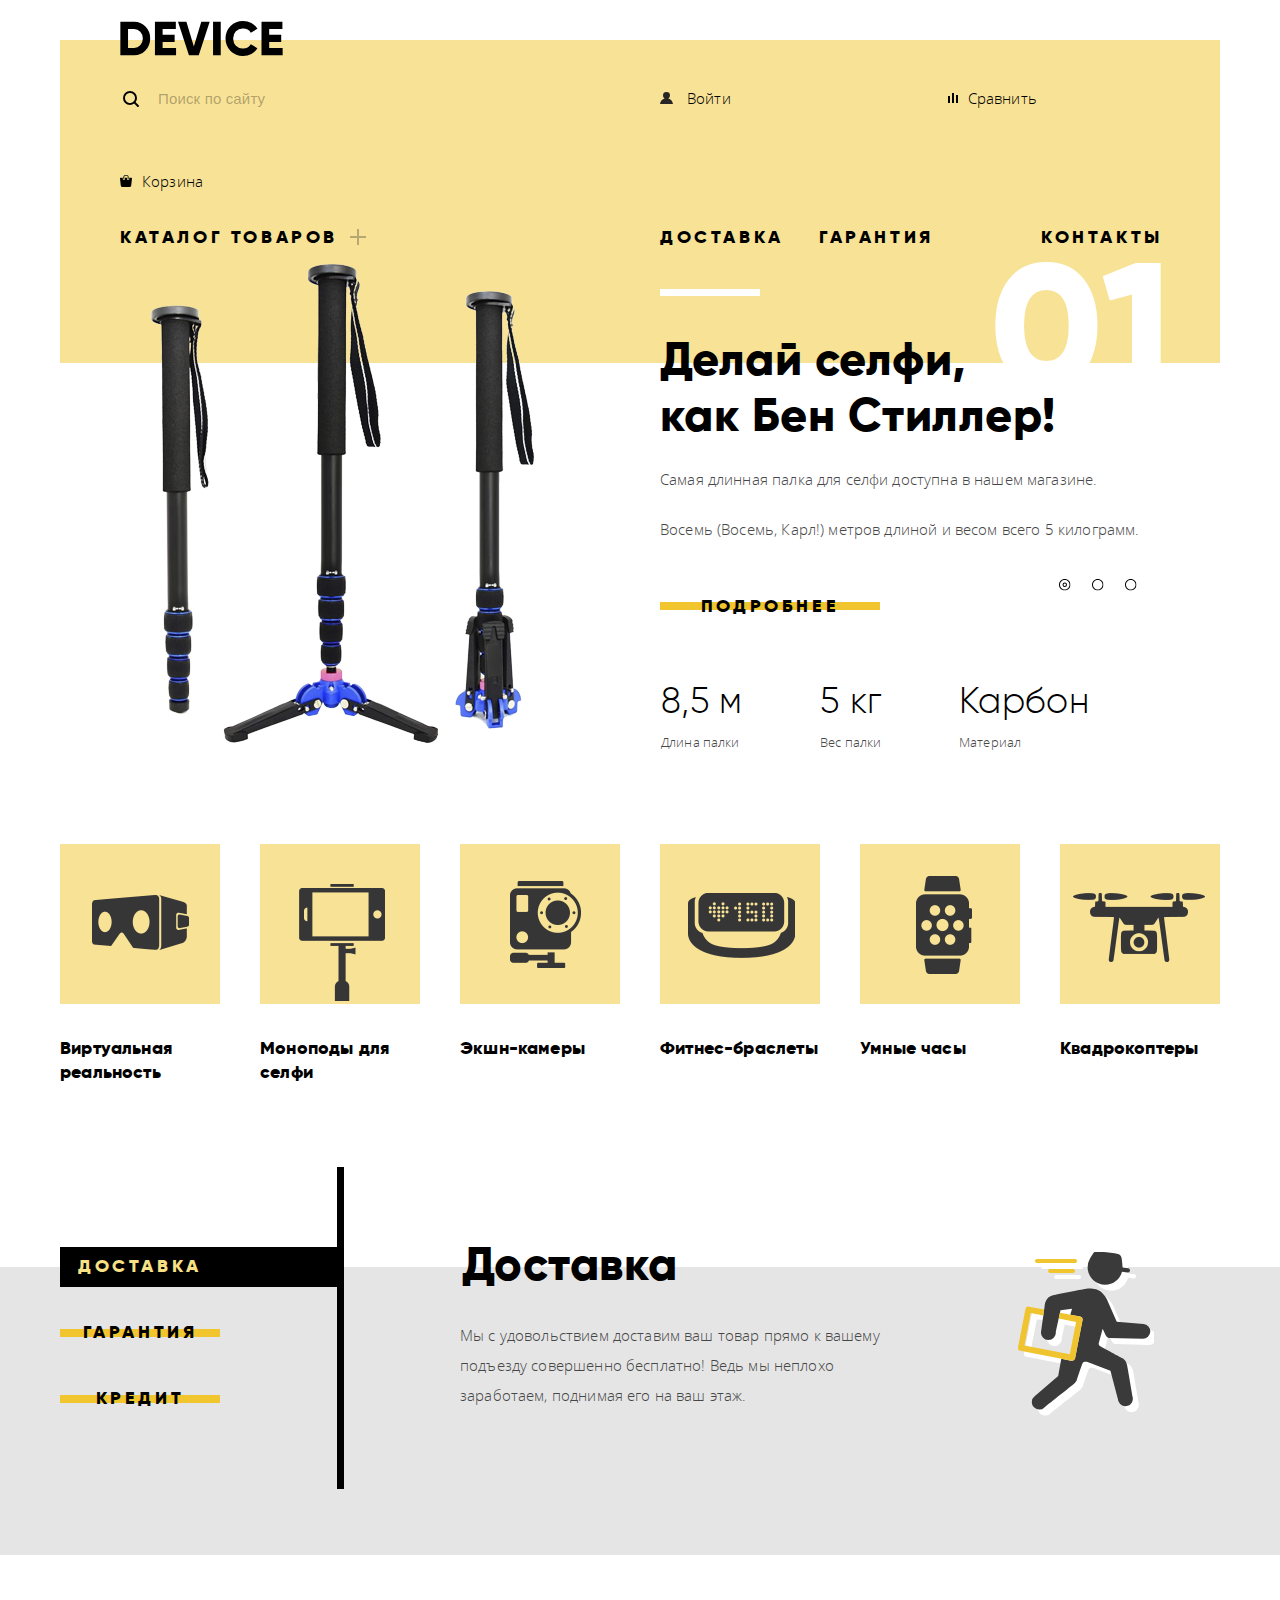
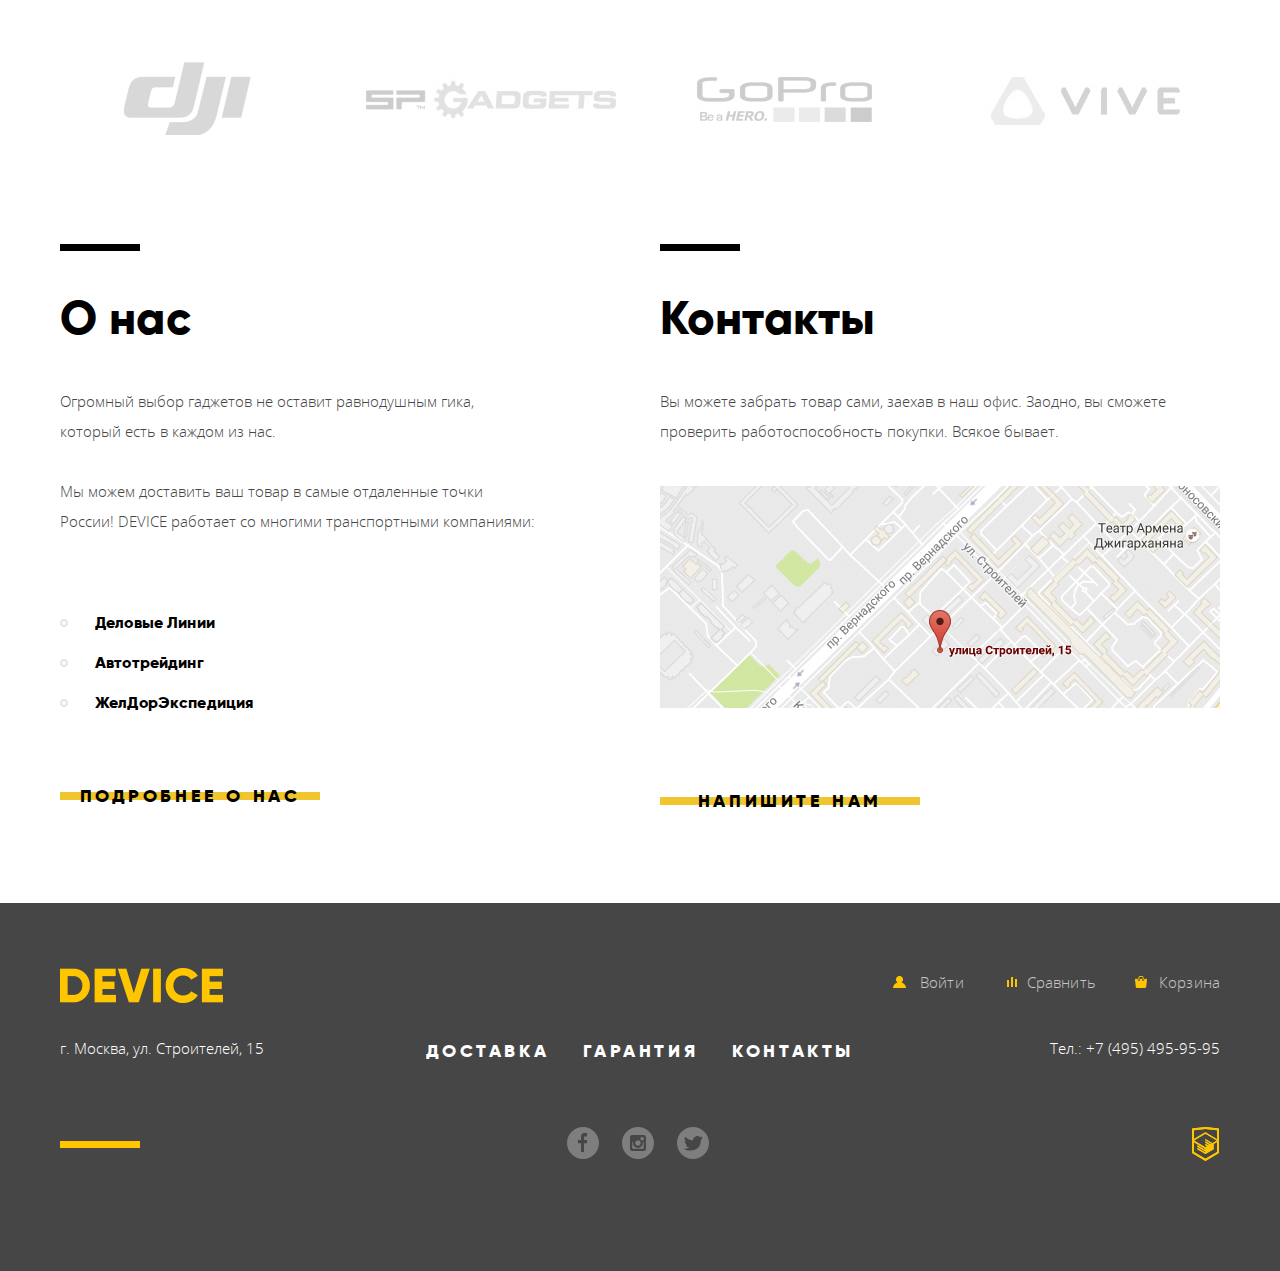
==== commit b4430721: "Update index.html" ====
--- a/index.html
+++ b/index.html
@@ -3,7 +3,7 @@
   <head>
     <meta charset="utf-8">
     <title>HTML Academy: Девайс</title>
-    <link rel="stylesheet" href="css/normalize.css">
+    <link rel="stylesheet" href="css/normalize.min.css">
     <link rel="stylesheet" href="css/style.min.css">
   </head>
   <body>
@@ -95,7 +95,8 @@
             <div class="promo-slider-right promo-slider-1">
               <span class="slider-item-number">01</span>
               <h3 class="slider-item-promo">Делай селфи,<br>как Бен Стиллер!</h3>
-              <p class="slider-item-desc">Самая длинная палка для селфи доступна в нашем магазине.<br>Восемь (Восемь, Карл!) метров длиной и весом всего 5 килограмм.</p>
+              <p class="slider-item-desc">Самая длинная палка для селфи доступна в нашем магазине.</p>
+              <p class="slider-item-desc">Восемь (Восемь, Карл!) метров длиной и весом всего 5 килограмм.</p>
               <a class="btn promo-btn" href="#">Подробнее</a>
               <table class="slider-item-table">
                 <tr class="slider-item-table-value">
@@ -117,7 +118,7 @@
             </div>
             <div class="promo-slider-right promo-slider-2">
               <span class="slider-item-number">02</span>
-              <h3 class="slider-item-promo">Худеем<br>правильно!</h3>
+              <h3 class="slider-item-promo">Худеем правильно!</h3>
               <p class="slider-item-desc">Мотивирующие фитнес-браслеты помогут найти в себе силы не пропускать занятия и соблюдать диету.</p>
               <a class="btn promo-btn" href="#">Подробнее</a>
               <table class="slider-item-table">
@@ -136,7 +137,7 @@
             </div>
             <div class="promo-slider-right promo-slider-3">
               <span class="slider-item-number">03</span>
-              <h3 class="slider-item-promo">Порхает как бабочка,<br>жалит как пчела!</h3>
+              <h3 class="slider-item-promo">Порхает как бабочка, жалит как пчела!</h3>
               <p class="slider-item-desc">Этот обычный, на первый взгляд, квадрокоптер оснащен мощным лазером, замаскированным под стандартную камеру.</p>
               <a class="btn promo-btn" href="#">Подробнее</a>
               <table class="slider-item-table">
@@ -175,7 +176,7 @@
               <div class="category-img-box">
                 <img class="category-img-monopod" src="img/monopod.png" width="86" height="117" alt="Моноподы для селфи">
               </div>
-              <h3 class="category-item-title">Моноподы <br>для селфи</h3>
+              <h3 class="category-item-title category-monopod">Моноподы для селфи</h3>
             </a>
           </li>
           <li class="category-item">
@@ -246,22 +247,22 @@
         <ul class="brands-list">
           <li class="brands-item">
             <a class="brands-link brands-link-dji" href="#">
-              <span class="visually-hidden">DJI</span>
+              <img src="img/dji.jpg" width="260" height="100" alt="Логотип DJI">
             </a>
           </li>
           <li class="brands-item">
             <a class="brands-link brands-link-spgadgets" href="#">
-              <span class="visually-hidden">SPGadgets</span>
+              <img src="img/spgadgets.jpg" width="260" height="100" alt="Логотип SPGadgets">
             </a>
           </li>
           <li class="brands-item">
             <a class="brands-link brands-link-gopro" href="#">
-              <span class="visually-hidden">GoPro</span>
+              <img src="img/gopro.jpg" width="260" height="100" alt="Логотип GoPro">
             </a>
           </li>
           <li class="brands-item">
             <a class="brands-link brands-link-vive" href="#">
-              <span class="visually-hidden">VIVE</span>
+              <img src="img/vive.jpg" width="260" height="100" alt="Логотип VIVE">
             </a>
           </li>
         </ul>
@@ -283,12 +284,13 @@
         <section class="contacts">
           <h2 class="about-title">Контакты</h2>
           <p class="contacts-p">Вы можете забрать товар сами, заехав в наш офис. Заодно, вы сможете проверить работоспособность покупки. Всякое бывает.</p>
-          <img class="contacts-map" src="img/map.jpg" width="560" height="222" alt="ул.Строителей, 15">
+          <a href="https://www.google.ru/maps/place/%D1%83%D0%BB.+%D0%A1%D1%82%D1%80%D0%BE%D0%B8%D1%82%D0%B5%D0%BB%D0%B5%D0%B9,+15,+%D0%9C%D0%BE%D1%81%D0%BA%D0%B2%D0%B0,+119311/@55.687031,37.5274293,17z/data=!3m1!4b1!4m5!3m4!1s0x46b54cf65f5c8955:0x694710ccd55501e!8m2!3d55.687031!4d37.529618">
+            <img class="contacts-map" src="img/map.jpg" width="560" height="222" alt="ул.Строителей, 15">
+          </a>
           <a class="about-btn btn write-us" href="message.html">Напишите нам</a>
         </section>
       </div>
     </main>
-
     <footer class="footer">
       <div class="footer-center container">
         <div class="footer-first-line">
@@ -334,7 +336,9 @@
               <a class="footer-socials-link footer-socials-item-twitter" href="#" aria-label="Twitter"></a>
             </li>
           </ul>
-          <a class="footer-academy-logo" href="https://htmlacademy.ru/intensive/htmlcss" aria-label="Ссылка на сайт HTML Academy"></a>
+          <a class="footer-academy-logo" href="https://htmlacademy.ru/intensive/htmlcss" aria-label="Ссылка на сайт HTML Academy">
+            <img src="img/logo-html.svg" width="28" height="35" alt="Логотип HTML Academy">
+          </a>
         </div>
       </div>
     </footer>
